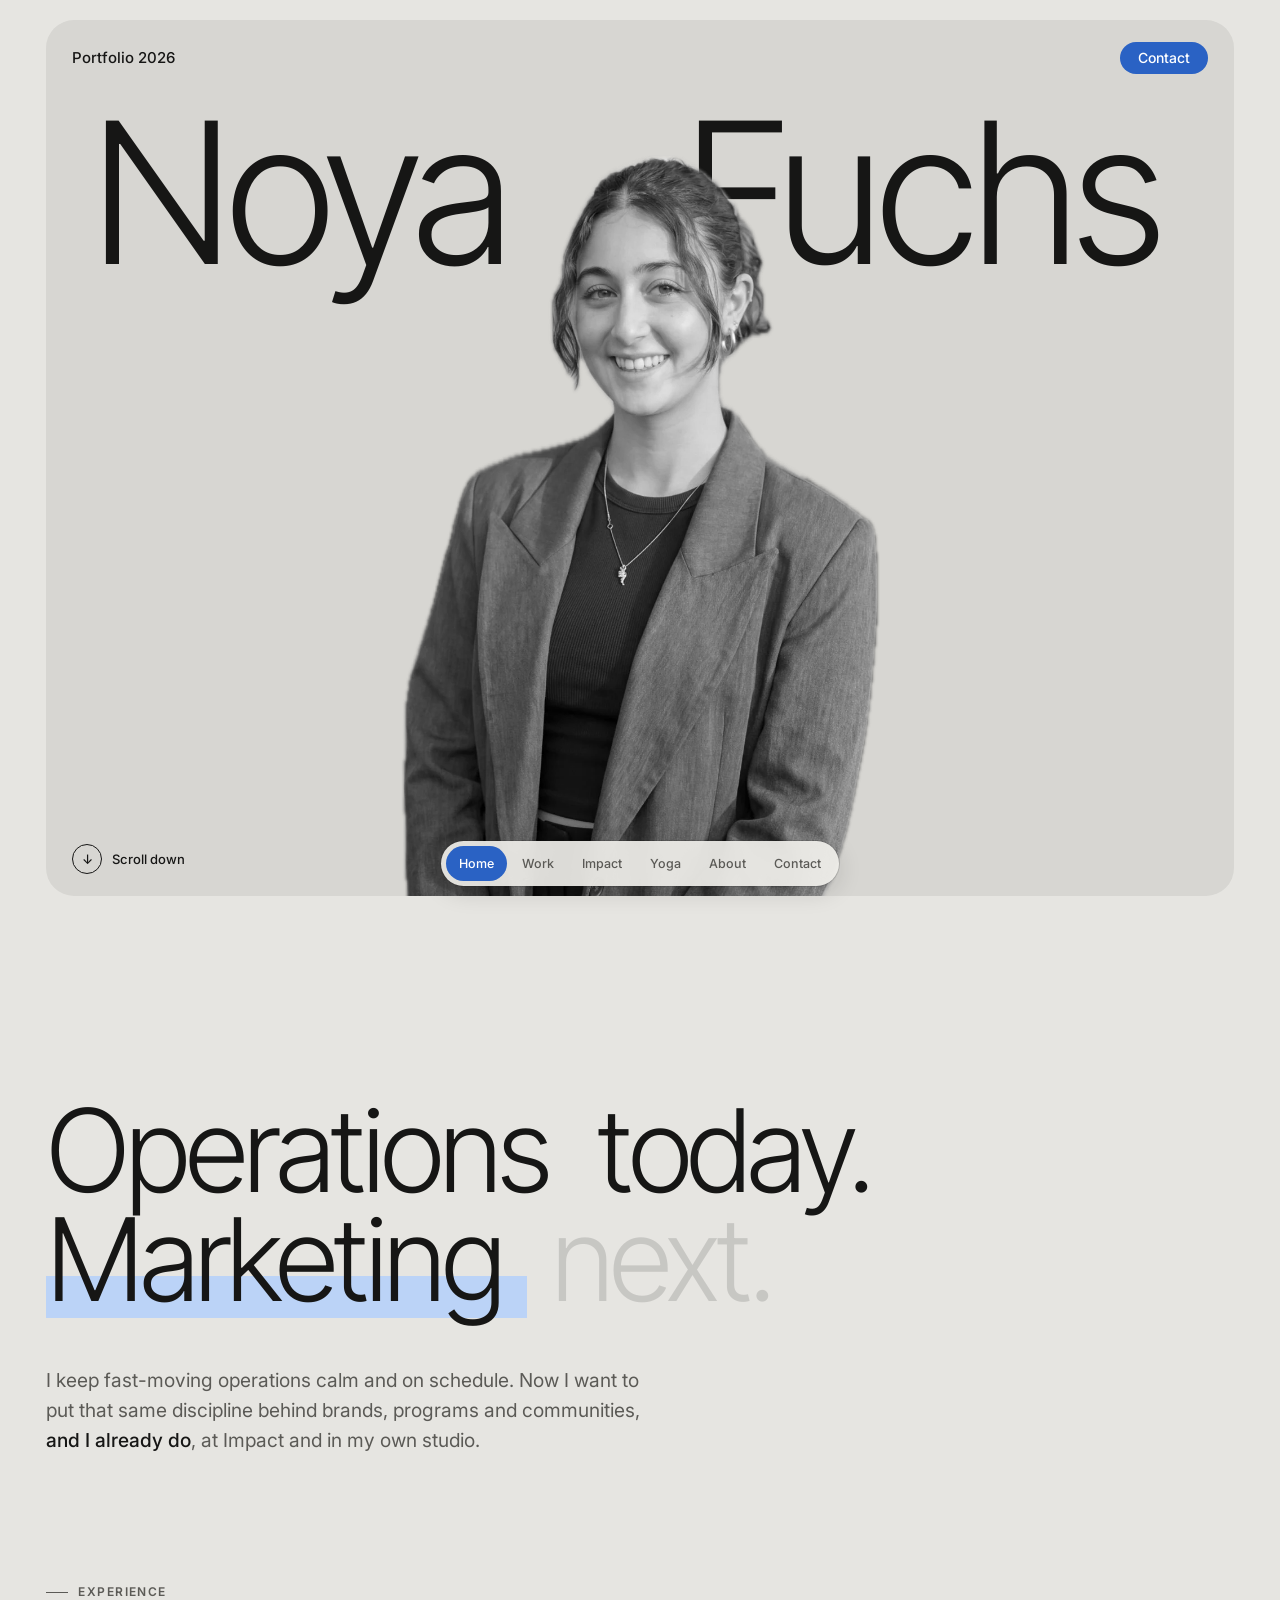
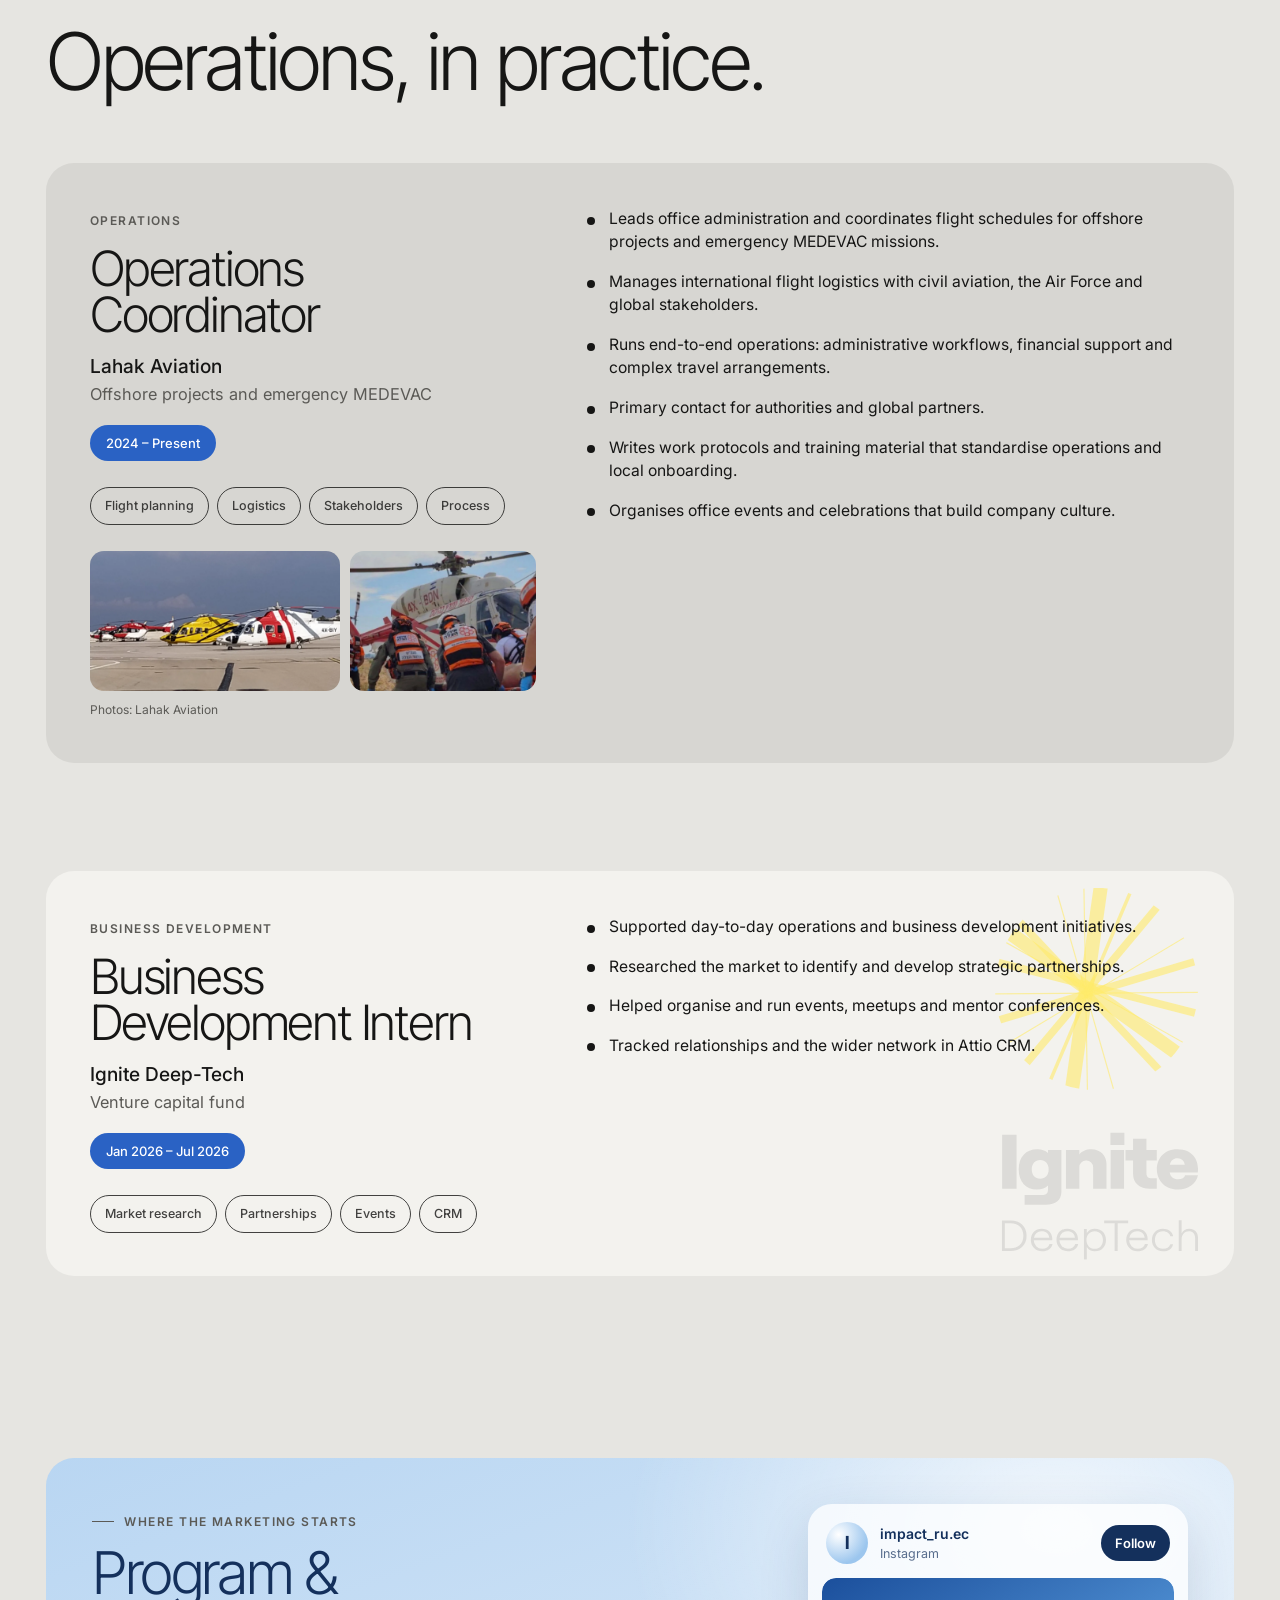
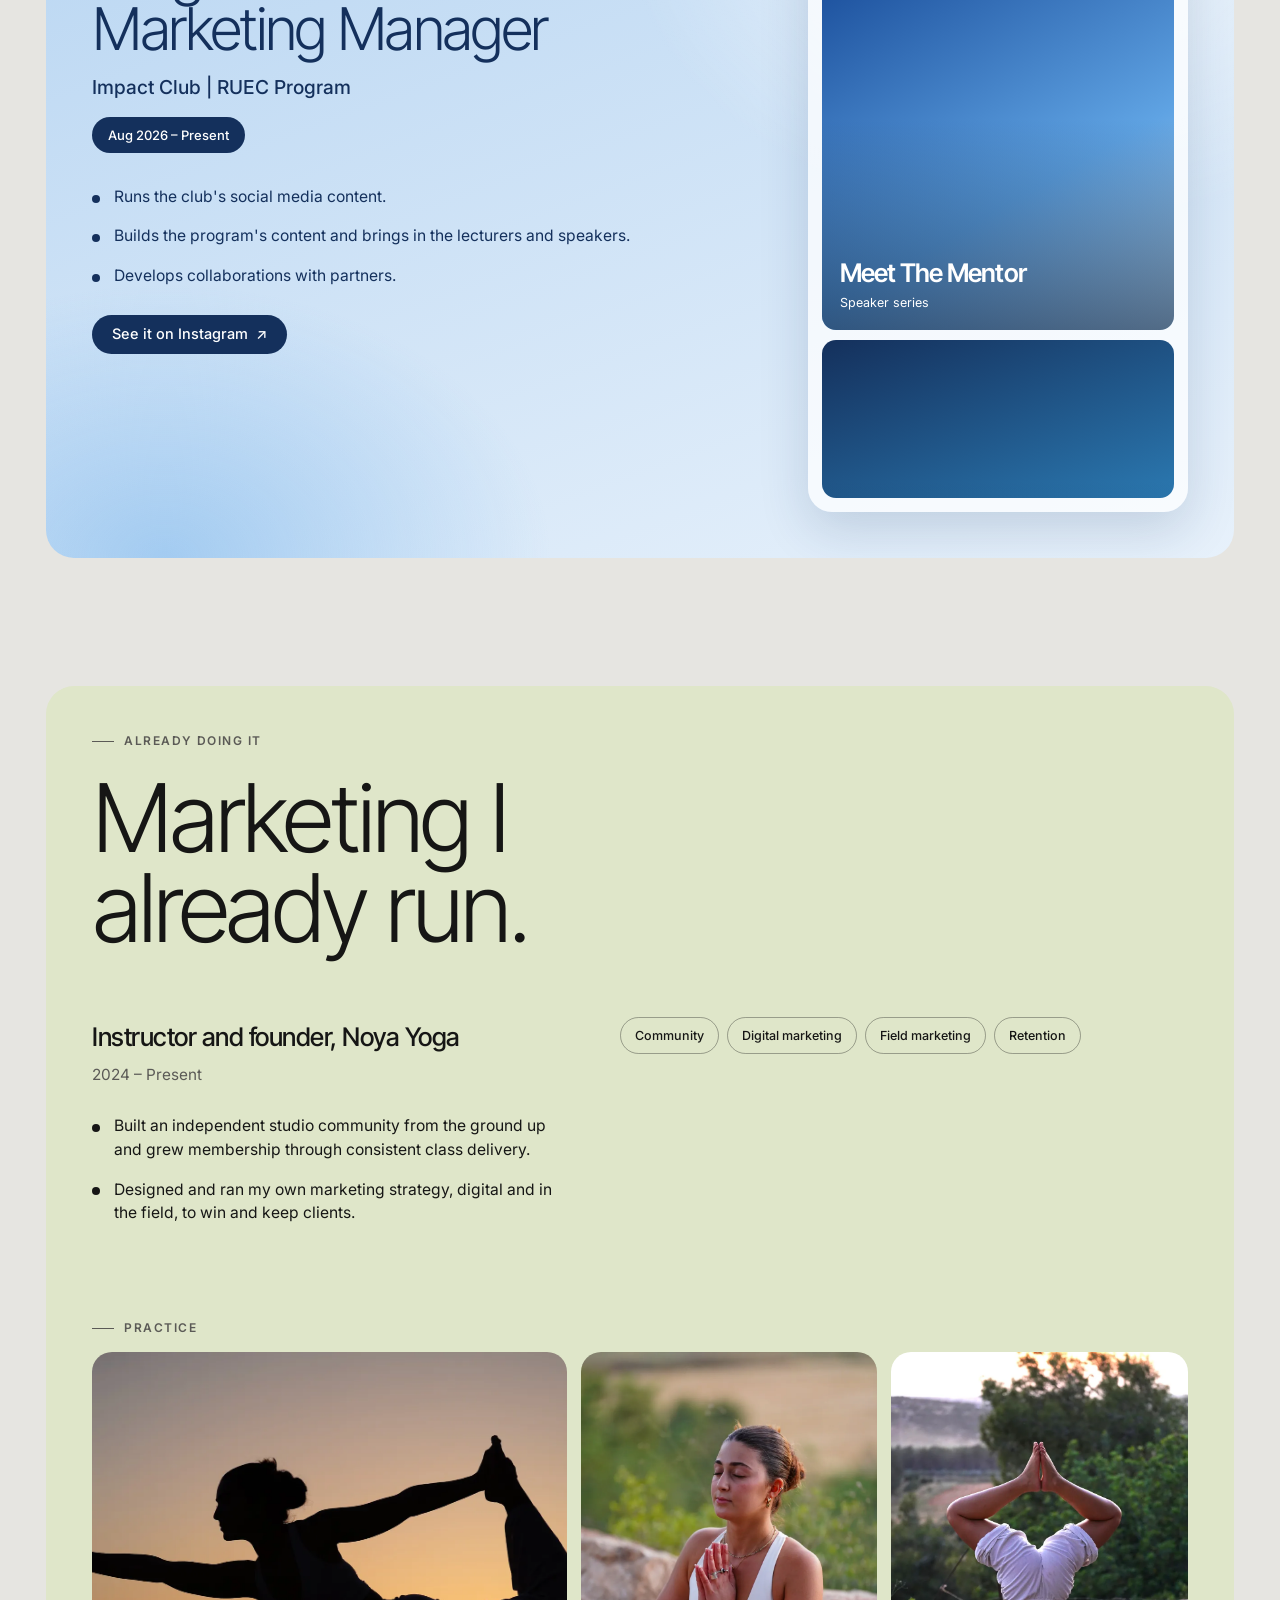
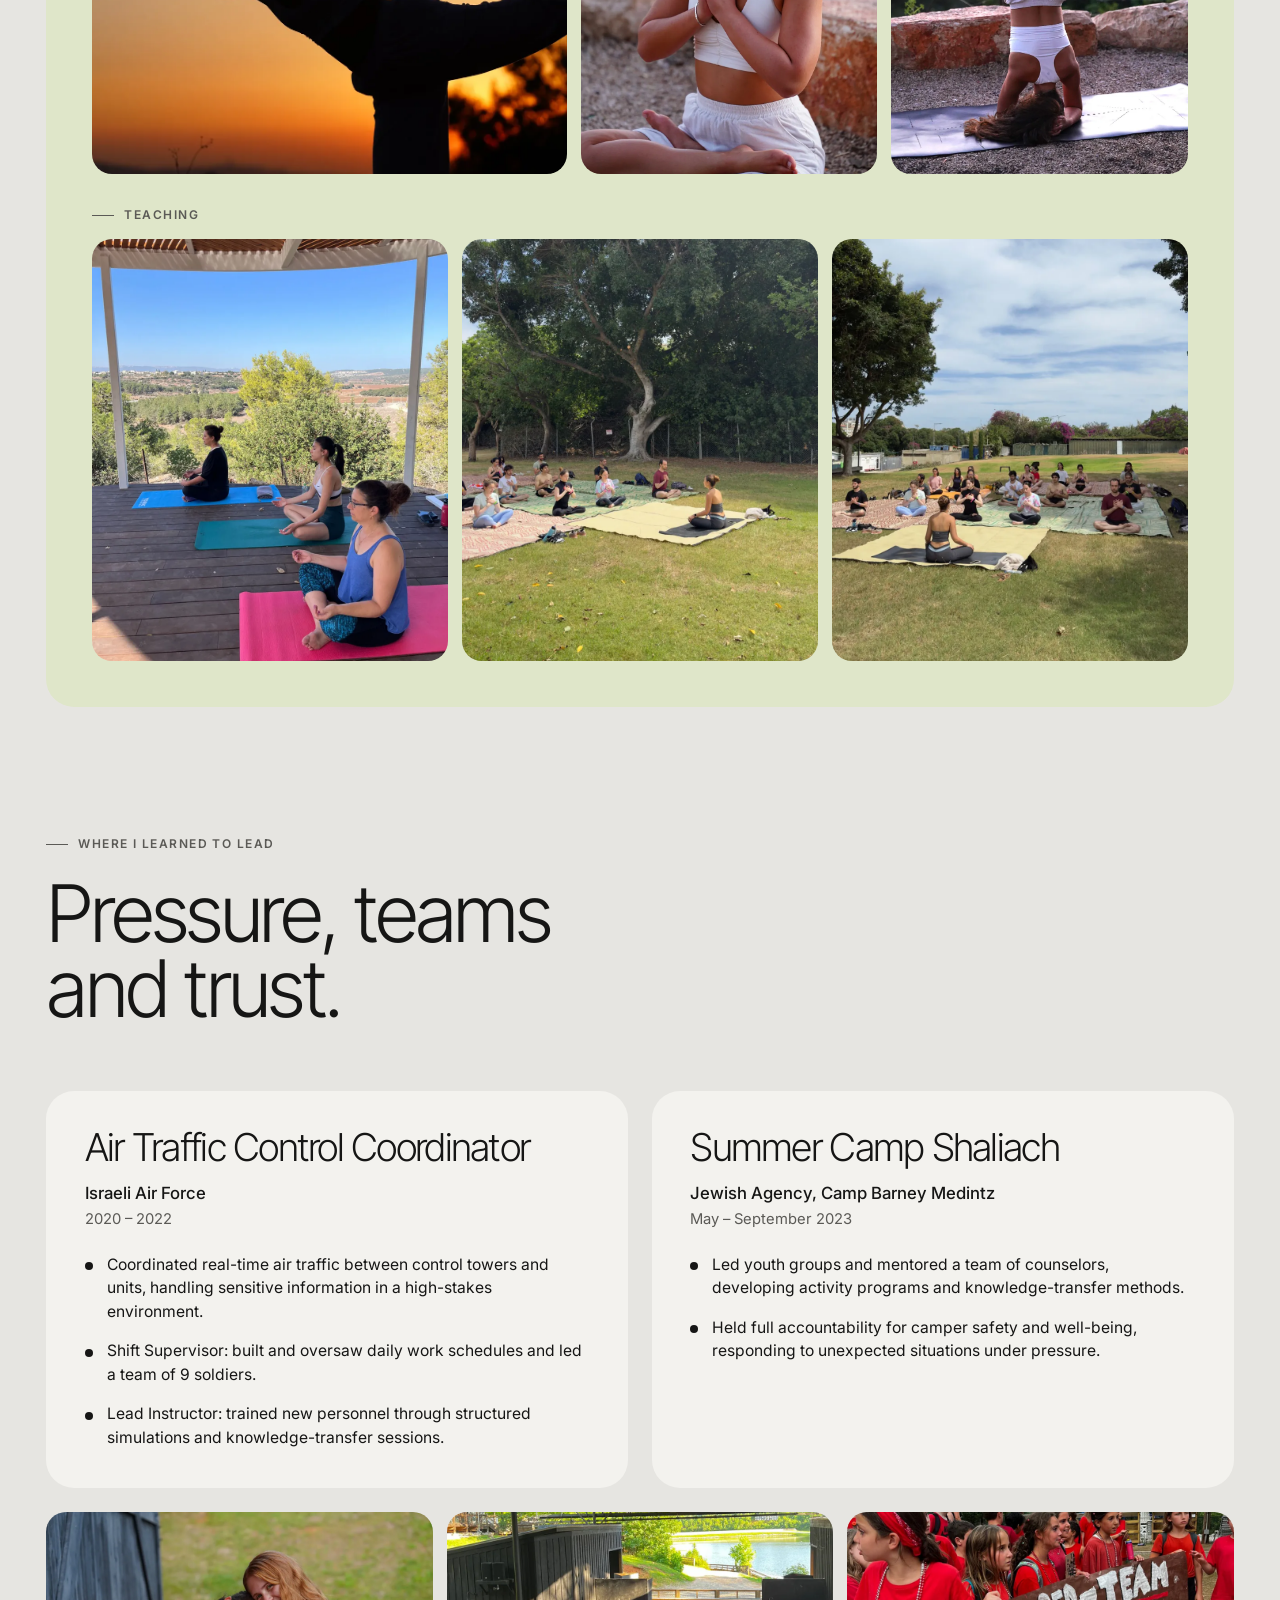
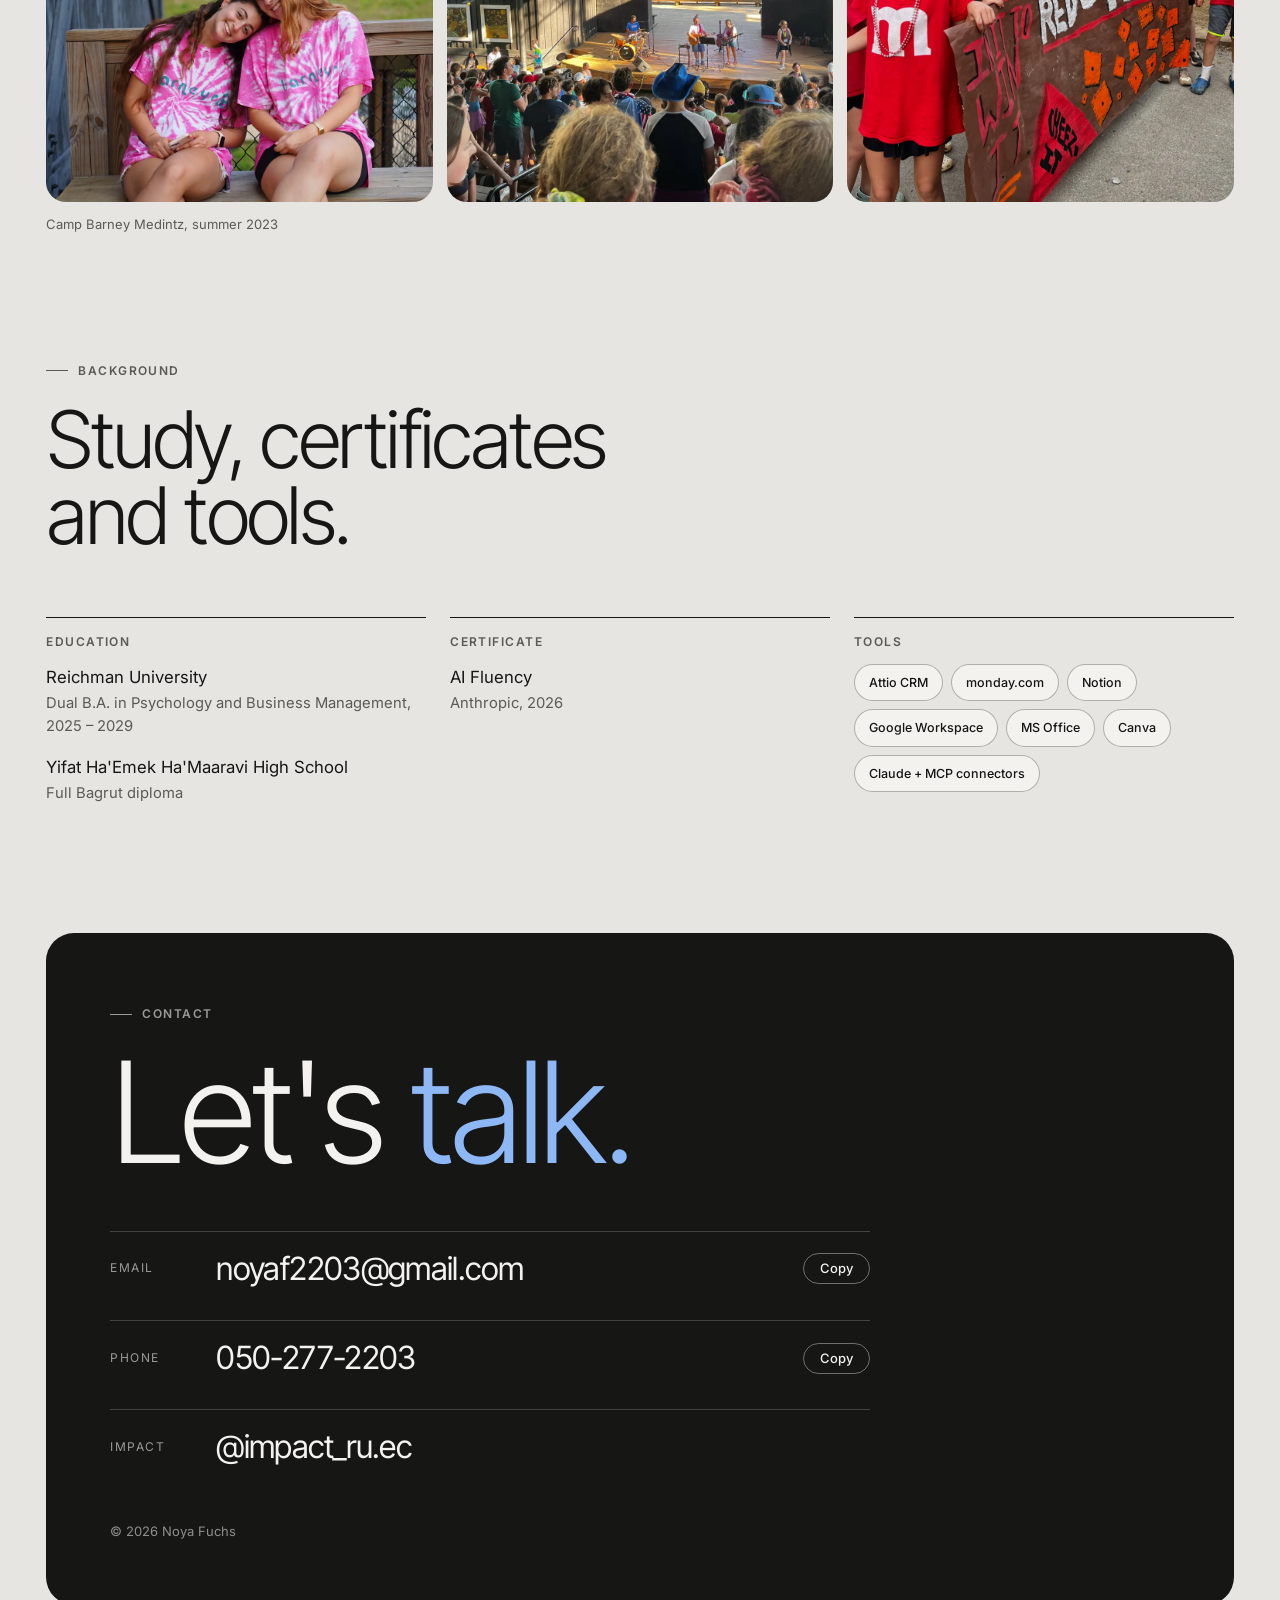
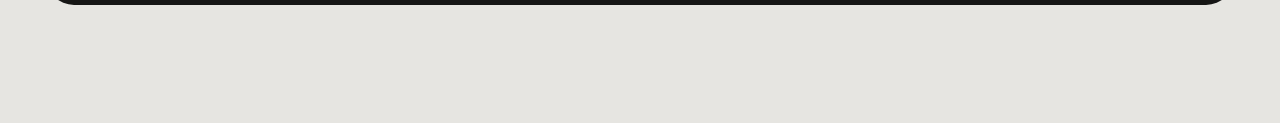
==== index.html @ 99816195 "Initial portfolio site" ====
<!doctype html>
<html lang="en">
<head>
<meta charset="utf-8">
<meta name="viewport" content="width=device-width, initial-scale=1, viewport-fit=cover">
<title>Noya Fuchs | Operations Coordinator &amp; Marketing to be</title>
<meta name="description" content="Noya Fuchs: operations coordinator working toward a career in marketing. Lahak Aviation, Ignite Deep-Tech, Impact Club and Noya Yoga.">
<meta property="og:type" content="website">
<meta property="og:title" content="Noya Fuchs | Operations Coordinator &amp; Marketing to be">
<meta property="og:description" content="Noya Fuchs: operations coordinator working toward a career in marketing. Lahak Aviation, Ignite Deep-Tech, Impact Club and Noya Yoga.">
<meta property="og:image" content="assets/img/og.jpg">
<meta name="twitter:card" content="summary_large_image">
<link rel="icon" type="image/png" href="assets/img/favicon.png">
<link rel="apple-touch-icon" href="assets/img/favicon.png">
<link rel="preconnect" href="https://fonts.googleapis.com">
<link rel="preconnect" href="https://fonts.gstatic.com" crossorigin>
<link rel="stylesheet" href="https://fonts.googleapis.com/css2?family=Inter+Tight:wght@300;400;500;600&family=Inter:wght@400;500;600&display=swap">
<link rel="stylesheet" href="css/styles.css">
</head>
<body>
<header class="topbar" id="topbar">
  <a class="topbar__name" href="#home" data-nav>Noya Fuchs</a>
  <a class="pill" href="#contact" data-nav>Contact</a>
</header>

<nav class="dock" aria-label="Sections" id="dock">
  <a href="#home" data-nav>Home</a>
  <a href="#work" data-nav>Work</a>
  <a href="#impact" data-nav>Impact</a>
  <a href="#yoga" data-nav>Yoga</a>
  <a href="#about" data-nav>About</a>
  <a href="#contact" data-nav>Contact</a>
</nav>

<main>
  <!-- HERO -->
  <section class="hero wrap" id="home">
    <div class="inner">
      <div class="hero__card" id="heroCard">
        <div class="hero__bar">
          <span>Portfolio 2026</span>
          <a class="pill" href="#contact" data-nav>Contact</a>
        </div>
        <h1 class="hero__name display" id="heroName" aria-label="Noya Fuchs"><span>Noya</span> <span>Fuchs</span></h1>
        <img class="hero__photo" id="heroPhoto" src="assets/img/portrait-cutout.webp" alt="Noya Fuchs smiling, wearing a grey blazer" width="848" height="1400" fetchpriority="high">
        <p class="hero__title" id="heroTitle">Operations Coordinator &amp; <em>Marketing to be</em></p>
        <p class="hero__meta" id="heroMeta"><strong>Reichman University</strong>Psychology &amp; Business Management</p>
        <div class="hero__scroll"><i aria-hidden="true">↓</i> Scroll down</div>
      </div>
      <p class="hero__titleMobile">Operations Coordinator &amp; <em>Marketing to be</em></p>
    </div>
  </section>

  <!-- STATEMENT -->
  <section class="statement wrap" id="statement">
    <div class="inner">
      <h2 class="statement__line display" id="statementLine">Operations today. <span class="hl">Marketing</span> next.</h2>
      <p class="statement__sub" data-reveal>I keep fast-moving operations calm and on schedule. Now I want to put that same discipline behind brands, programs and communities, <b>and I already do</b>, at Impact and in my own studio.</p>
    </div>
  </section>

  <!-- WORK -->
  <section class="work wrap" id="work">
    <div class="inner">
      <div class="sec-head">
        <span class="label" data-reveal>Experience</span>
        <h2 class="display" data-reveal>Operations, in practice.</h2>
      </div>
      <div class="stack" id="stack">
        <article class="xcard xcard--grey">
          <div>
            <span class="xcard__tag">Operations</span>
            <h3 class="xcard__role display">Operations Coordinator</h3>
            <p class="xcard__org">Lahak Aviation<small>Offshore projects and emergency MEDEVAC</small></p>
            <span class="xcard__date">2024 – Present</span>
            <div class="xcard__tags"><span class="chip">Flight planning</span><span class="chip">Logistics</span><span class="chip">Stakeholders</span><span class="chip">Process</span></div>
            <div class="xcard__photos">
              <img src="assets/img/lahak-fleet.webp" alt="Lahak Aviation helicopters parked on the apron" width="1200" height="900" loading="lazy">
              <img src="assets/img/lahak-medevac.webp" alt="A Lahak Aviation medical helicopter with paramedics during an evacuation" width="1091" height="711" loading="lazy">
            </div>
            <p class="xcard__credit">Photos: Lahak Aviation</p>
          </div>
          <ul class="bullets">
            <li>Leads office administration and coordinates flight schedules for offshore projects and emergency MEDEVAC missions.</li>
            <li>Manages international flight logistics with civil aviation, the Air Force and global stakeholders.</li>
            <li>Runs end-to-end operations: administrative workflows, financial support and complex travel arrangements.</li>
            <li>Primary contact for authorities and global partners.</li>
            <li>Writes work protocols and training material that standardise operations and local onboarding.</li>
            <li>Organises office events and celebrations that build company culture.</li>
          </ul>
        </article>

        <article class="xcard xcard--paper">
          <img class="xcard__bg" src="assets/img/ignite-logo.svg" alt="" aria-hidden="true" width="150" height="276">
          <div>
            <span class="xcard__tag">Business development</span>
            <h3 class="xcard__role display">Business Development Intern</h3>
            <p class="xcard__org">Ignite Deep-Tech<small>Venture capital fund</small></p>
            <span class="xcard__date">Jan 2026 – Jul 2026</span>
            <div class="xcard__tags"><span class="chip">Market research</span><span class="chip">Partnerships</span><span class="chip">Events</span><span class="chip">CRM</span></div>
          </div>
          <ul class="bullets">
            <li>Supported day-to-day operations and business development initiatives.</li>
            <li>Researched the market to identify and develop strategic partnerships.</li>
            <li>Helped organise and run events, meetups and mentor conferences.</li>
            <li>Tracked relationships and the wider network in Attio CRM.</li>
          </ul>
        </article>
      </div>
    </div>
  </section>

  <!-- IMPACT -->
  <section class="impact wrap" id="impact">
    <div class="inner">
      <div class="impact__card" id="impactCard">
        <div>
          <span class="label" data-reveal>Where the marketing starts</span>
          <h2 class="impact__role display" data-reveal>Program &amp; Marketing Manager</h2>
          <p class="impact__org" data-reveal>Impact Club | RUEC Program</p>
          <span class="impact__date" data-reveal>Aug 2026 – Present</span>
          <ul class="bullets" data-stagger>
            <li>Runs the club's social media content.</li>
            <li>Builds the program's content and brings in the lecturers and speakers.</li>
            <li>Develops collaborations with partners.</li>
          </ul>
          <div class="impact__cta" data-reveal>
            <a class="btn" href="https://www.instagram.com/impact_ru.ec/" data-config="instagram" target="_blank" rel="noopener">See it on Instagram <span aria-hidden="true">↗</span></a>
          </div>
        </div>

        <aside class="impact__feed">
          <div class="feed">
            <div class="feed__head">
              <div class="feed__avatar" aria-hidden="true">I</div>
              <div class="feed__who"><b>impact_ru.ec</b><span>Instagram</span></div>
              <a class="feed__follow" href="https://www.instagram.com/impact_ru.ec/" data-config="instagram" target="_blank" rel="noopener">Follow</a>
            </div>
            <div class="feed__scroll" id="feed" data-lenis-prevent tabindex="0" aria-label="Recent posts from Impact">
              <a class="tile" href="https://www.instagram.com/impact_ru.ec/" data-config="instagram" target="_blank" rel="noopener" style="--g: linear-gradient(150deg,#1B4F9C,#5FA3E3 60%,#BFE0F7)"><b>Meet The Mentor</b><span>Speaker series</span></a>
              <a class="tile" href="https://www.instagram.com/impact_ru.ec/" data-config="instagram" target="_blank" rel="noopener" style="--g: linear-gradient(160deg,#14305C,#2D7FB8 65%,#8FD0D8)"><b>Opening Event</b><span>Club launch night</span></a>
              <a class="tile" href="https://www.instagram.com/impact_ru.ec/" data-config="instagram" target="_blank" rel="noopener" style="--g: linear-gradient(145deg,#2A6FB8,#9CC6EE 70%,#E8F3FC)"><b>ImpactX</b><span>Event with a partner</span></a>
              <a class="tile" href="https://www.instagram.com/impact_ru.ec/" data-config="instagram" target="_blank" rel="noopener" style="--g: linear-gradient(165deg,#0F3B6B,#3C8FCB 55%,#A9DBF0)"><b>A little about the club</b><span>Who we are</span></a>
              <a class="tile" href="https://www.instagram.com/impact_ru.ec/" data-config="instagram" target="_blank" rel="noopener" style="--g: linear-gradient(155deg,#22508F,#6BB0E8 60%,#CFE8FA)"><b>Welcome to Impact</b><span>Video</span></a>
              <a class="tile" href="https://www.instagram.com/impact_ru.ec/" data-config="instagram" target="_blank" rel="noopener" style="--g: linear-gradient(150deg,#16427F,#4E9BD9 65%,#B5DBF5)"><b>Event night</b><span>From the room</span></a>
            </div>
            <p class="feed__foot" id="feedNote" hidden></p>
          </div>
        </aside>
      </div>
    </div>
  </section>

  <!-- YOGA -->
  <section class="yoga wrap" id="yoga">
    <div class="inner">
      <div class="yoga__card">
        <div class="yoga__top">
          <span class="label" data-reveal>Already doing it</span>
          <h2 class="display" data-reveal>Marketing I already run.</h2>
        </div>
        <div class="yoga__grid">
          <div>
            <p class="yoga__role" data-reveal>Instructor and founder, Noya Yoga<small>2024 – Present</small></p>
            <ul class="bullets" data-stagger>
              <li>Built an independent studio community from the ground up and grew membership through consistent class delivery.</li>
              <li>Designed and ran my own marketing strategy, digital and in the field, to win and keep clients.</li>
            </ul>
          </div>
          <div class="yoga__chips" data-reveal><span class="chip">Community</span><span class="chip">Digital marketing</span><span class="chip">Field marketing</span><span class="chip">Retention</span></div>
        </div>
        <div class="yoga__rows">
          <p class="label" data-reveal>Practice</p>
          <div class="yrow yrow--a" data-reveal>
            <img src="assets/img/yoga-silhouette.webp" alt="Noya in a standing bow pose, in silhouette against a sunset" width="1400" height="933" loading="lazy" style="object-position: 50% 45%">
            <img src="assets/img/yoga-namaste.webp" alt="Noya sitting in a prayer pose with her eyes closed, outdoors in warm evening light" width="900" height="1350" loading="lazy" style="object-position: 50% 28%">
            <img src="assets/img/yoga-headstand.webp" alt="Noya in a headstand with her legs folded, outdoors" width="900" height="1350" loading="lazy" style="object-position: 50% 40%">
          </div>
          <p class="label" data-reveal>Teaching</p>
          <div class="yrow yrow--b" data-reveal>
            <img src="assets/img/yoga-class-deck.webp" alt="A yoga class meditating on a wooden deck above a valley" width="900" height="1200" loading="lazy" style="object-position: 50% 72%">
            <img src="assets/img/yoga-class-park1.webp" alt="Noya leading a yoga class on mats in a park" width="900" height="1600" loading="lazy" style="object-position: 50% 68%">
            <img src="assets/img/yoga-class-park2.webp" alt="Noya facing a yoga class seated on mats in a park" width="900" height="1600" loading="lazy" style="object-position: 50% 66%">
          </div>
        </div>
      </div>
    </div>
  </section>

  <!-- ROOTS -->
  <section class="roots wrap" id="roots">
    <div class="inner">
      <div class="sec-head">
        <span class="label" data-reveal>Where I learned to lead</span>
        <h2 class="display" data-reveal>Pressure, teams and trust.</h2>
      </div>
      <div class="roots__grid">
        <article class="rcard" data-reveal>
          <div>
            <h3 class="display">Air Traffic Control Coordinator</h3>
            <p class="rcard__org" style="margin-top:14px">Israeli Air Force<small>2020 – 2022</small></p>
          </div>
          <ul class="bullets">
            <li>Coordinated real-time air traffic between control towers and units, handling sensitive information in a high-stakes environment.</li>
            <li>Shift Supervisor: built and oversaw daily work schedules and led a team of 9 soldiers.</li>
            <li>Lead Instructor: trained new personnel through structured simulations and knowledge-transfer sessions.</li>
          </ul>
        </article>
        <article class="rcard" data-reveal>
          <div>
            <h3 class="display">Summer Camp Shaliach</h3>
            <p class="rcard__org" style="margin-top:14px">Jewish Agency, Camp Barney Medintz<small>May – September 2023</small></p>
          </div>
          <ul class="bullets">
            <li>Led youth groups and mentored a team of counselors, developing activity programs and knowledge-transfer methods.</li>
            <li>Held full accountability for camper safety and well-being, responding to unexpected situations under pressure.</li>
          </ul>
        </article>
      </div>
      <div class="camp-strip" data-reveal>
        <img class="a" src="assets/img/camp-tiedye.webp" alt="Two people in matching pink tie-dye camp shirts" width="1200" height="800" loading="lazy">
        <img class="b" src="assets/img/camp-stage.webp" alt="A live band on the stage of the camp amphitheater, with campers watching" width="1000" height="1333" loading="lazy">
        <img class="c" src="assets/img/camp-redteam.webp" alt="Campers in red shirts holding a Red Team banner" width="1000" height="1333" loading="lazy">
      </div>
      <p class="camp-cap">Camp Barney Medintz, summer 2023</p>
    </div>
  </section>

  <!-- ABOUT -->
  <section class="about wrap" id="about">
    <div class="inner">
      <div class="sec-head">
        <span class="label" data-reveal>Background</span>
        <h2 class="display" data-reveal>Study, certificates and tools.</h2>
      </div>
      <div class="about__grid">
        <div class="acard" data-reveal>
          <h3>Education</h3>
          <p>Reichman University<small>Dual B.A. in Psychology and Business Management, 2025 – 2029</small></p>
          <p>Yifat Ha'Emek Ha'Maaravi High School<small>Full Bagrut diploma</small></p>
        </div>
        <div class="acard" data-reveal>
          <h3>Certificate</h3>
          <p>AI Fluency<small>Anthropic, 2026</small></p>
        </div>
        <div class="acard" data-reveal>
          <h3>Tools</h3>
          <div class="tools"><span class="chip">Attio CRM</span><span class="chip">monday.com</span><span class="chip">Notion</span><span class="chip">Google Workspace</span><span class="chip">MS Office</span><span class="chip">Canva</span><span class="chip">Claude + MCP connectors</span></div>
        </div>
      </div>
    </div>
  </section>

  <!-- CONTACT -->
  <section class="contact wrap" id="contact">
    <div class="inner">
      <div class="contact__card">
        <span class="label" data-reveal>Contact</span>
        <h2 class="contact__title display" data-reveal>Let's <em>talk.</em></h2>
        <div class="contact__rows">
          <div class="crow" data-reveal>
            <span class="crow__k">Email</span>
            <a class="crow__v" id="emailText" data-config="email" href="mailto:noyaf2203@gmail.com" style="text-decoration:none">noyaf2203@gmail.com</a>
            <button type="button" data-copy="noyaf2203@gmail.com">Copy</button>
          </div>
          <div class="crow" data-reveal>
            <span class="crow__k">Phone</span>
            <a class="crow__v" id="phoneText" data-config="phone" href="tel:0502772203" style="text-decoration:none">050-277-2203</a>
            <button type="button" data-copy="0502772203">Copy</button>
          </div>
          <div class="crow" data-reveal>
            <span class="crow__k">Impact</span>
            <a class="crow__v" href="https://www.instagram.com/impact_ru.ec/" data-config="instagram" target="_blank" rel="noopener" style="text-decoration:none">@impact_ru.ec</a>
          </div>
        </div>
        <p class="foot">© 2026 Noya Fuchs</p>
      </div>
    </div>
  </section>
</main>

<script src="vendor/gsap.min.js"></script>
<script src="vendor/ScrollTrigger.min.js"></script>
<script src="vendor/lenis.min.js"></script>
<script src="js/config.js"></script>
<script src="js/feed.js"></script>
<script src="js/app.js"></script>
</body>
</html>
---- css/styles.css ----
/* Layout concept: one scroll story. A grey hero card where the name runs behind a cut-out portrait,
   then experience cards that stack, an Instagram column that drifts beside the Impact role,
   and a dark contact block. One accent (Impact blue), everything else grey, paper and ink. */
:root {
  --bg: #E6E5E1;
  --card: #D7D6D2;
  --paper: #F3F2EE;
  --ink: #161615;
  --muted: #5B5A56;
  --line: rgba(22, 22, 21, 0.14);
  --accent: #2A62C4;          /* Impact blue: buttons, nav, highlights */
  --accent-ink: #FFFFFF;      /* text on the accent */
  --accent-soft: #BBD3F7;     /* light tint for highlights behind dark text */
  --accent-on-dark: #8DB8F5;  /* the accent on ink backgrounds */
  --sage: #DFE6C9;
  --sky-1: #B9D6F2;
  --sky-2: #E7F1FB;
  --navy: #14305C;
  --font-display: "Inter Tight", "Helvetica Neue", Arial, sans-serif;
  --font-body: "Inter", "Helvetica Neue", Arial, sans-serif;
  --gutter-x: max(clamp(16px, 3vw, 40px), env(safe-area-inset-left, 0px));
  --gutter-x-r: max(clamp(16px, 3vw, 40px), env(safe-area-inset-right, 0px));
}
* { box-sizing: border-box; }
html { scroll-behavior: auto; }
body {
  background: var(--bg);
  color: var(--ink);
  font-family: var(--font-body);
  font-size: 16px;
  line-height: 1.55;
  -webkit-font-smoothing: antialiased;
  overflow-x: hidden;
  max-width: 100%;
}
.inner > *, .impact__card > * { min-width: 0; }
body::before {
  content: ""; position: fixed; inset: 0 0 auto; height: env(safe-area-inset-top, 0px);
  background: var(--bg); z-index: 60;
}
img { display: block; max-width: 100%; }
a { color: inherit; }
:focus-visible { outline: 2px solid var(--ink); outline-offset: 3px; border-radius: 6px; }
h1, h2, h3, p, ul { margin: 0; }
ul { padding: 0; list-style: none; }

.wrap { padding-left: var(--gutter-x); padding-right: var(--gutter-x-r); }
.inner { max-width: 1320px; margin: 0 auto; }
.label {
  font-size: 12px; font-weight: 600; letter-spacing: 0.12em; text-transform: uppercase; color: var(--muted);
  display: inline-flex; align-items: center; gap: 10px;
}
.label::before { content: ""; width: 22px; height: 1px; background: currentColor; }
.display {
  font-family: var(--font-display); font-weight: 300; letter-spacing: -0.045em; line-height: 0.95;
  text-wrap: balance;
}

/* Top bar */
.topbar {
  position: fixed; z-index: 50; left: 0; right: 0;
  top: env(safe-area-inset-top, 0px);
  padding: 12px var(--gutter-x-r) 12px var(--gutter-x);
  display: flex; align-items: center; justify-content: space-between;
  background: rgba(230, 229, 225, 0.78);
  -webkit-backdrop-filter: blur(14px); backdrop-filter: blur(14px);
  transform: translateY(-110%); visibility: hidden; /* hidden, so its links are not keyboard stops while it is off screen */
  transition: transform 0.45s cubic-bezier(0.22, 1, 0.36, 1), visibility 0s linear 0.45s;
}
.topbar.is-on { transform: none; visibility: visible; transition-delay: 0s; }
.topbar__name { font-family: var(--font-display); font-weight: 500; letter-spacing: -0.02em; font-size: 18px; text-decoration: none; }
.pill {
  display: inline-flex; align-items: center; gap: 8px; background: var(--accent); color: var(--accent-ink);
  border: 0; border-radius: 999px; padding: 9px 18px; font: 500 14px/1 var(--font-body); text-decoration: none; cursor: pointer;
}
.pill--ink { background: var(--ink); color: var(--paper); }

/* Bottom nav */
.dock {
  position: fixed; z-index: 55; left: 50%; transform: translateX(-50%);
  bottom: calc(env(safe-area-inset-bottom, 0px) + 14px);
  display: flex; gap: 2px; padding: 5px; border-radius: 999px; background: rgba(243, 242, 238, 0.9);
  -webkit-backdrop-filter: blur(14px); backdrop-filter: blur(14px);
  box-shadow: 0 6px 24px rgba(22, 22, 21, 0.14), 0 0 0 1px var(--line);
  max-width: calc(100vw - 20px);
}
.dock a {
  text-decoration: none; font-size: 12.5px; font-weight: 500; padding: 8px 13px; border-radius: 999px; color: var(--muted);
  transition: background 0.25s, color 0.25s; white-space: nowrap;
}
.dock a:hover { color: var(--ink); }
.dock a.is-active { background: var(--accent); color: var(--accent-ink); }

/* Hero */
.hero { padding-top: calc(env(safe-area-inset-top, 0px) + 12px); }
.hero__card {
  position: relative; overflow: hidden; background: var(--card); border-radius: 28px;
  height: min(calc(100svh - 24px - env(safe-area-inset-top, 0px)), 900px); min-height: 560px;
}
.hero__bar {
  position: absolute; z-index: 5; top: 0; left: 0; right: 0; padding: 22px 26px;
  display: flex; justify-content: space-between; align-items: center; font-size: 15px; font-weight: 500;
}
.hero__name {
  position: absolute; z-index: 1; left: 50%; top: 9%; transform: translateX(-50%);
  font-size: clamp(5rem, 15.4vw, 18rem); word-spacing: 0.7em; white-space: nowrap; text-align: center; margin: 0;
  will-change: transform;
}
.hero__name span { display: inline-block; }
.hero__photo {
  position: absolute; z-index: 2; bottom: 0; left: 50%; transform: translateX(-50%);
  height: 90%; width: auto; max-width: none;
  filter: grayscale(1) contrast(1.06); /* remove this line for the colour portrait */
  transform-origin: 50% 100%;
}
.hero__title {
  position: absolute; z-index: 3; left: 3.5%; bottom: 17%; max-width: 27%;
  font-family: var(--font-display); font-weight: 400; letter-spacing: -0.035em; line-height: 1.02;
  font-size: clamp(1.5rem, 3.15vw, 3.6rem);
}
.hero__title em {
  font-style: normal; background: var(--accent); color: var(--accent-ink); padding: 0.04em 0.22em; border-radius: 0.28em; white-space: nowrap;
  -webkit-box-decoration-break: clone; box-decoration-break: clone;
}
.hero__meta {
  position: absolute; z-index: 3; right: 3.5%; bottom: 17%; text-align: right; max-width: 22%;
  font-size: 14px; line-height: 1.5; color: var(--muted);
}
.hero__meta strong { display: block; color: var(--ink); font-weight: 500; }
.hero__scroll {
  position: absolute; z-index: 4; left: 26px; bottom: 22px; display: flex; align-items: center; gap: 10px;
  font-size: 13px; font-weight: 500;
}
.hero__scroll i {
  width: 30px; height: 30px; border-radius: 50%; border: 1px solid var(--ink); display: grid; place-items: center;
  font-style: normal; animation: nudge 2.2s ease-in-out infinite;
}
@keyframes nudge { 0%, 100% { transform: translateY(0); } 50% { transform: translateY(4px); } }
.hero__titleMobile { display: none; }

/* Statement */
.statement { padding-block: clamp(90px, 16vw, 200px) clamp(70px, 10vw, 140px); }
.statement__line { font-size: clamp(2.9rem, 9vw, 9.6rem); max-width: 14ch; }
.statement__line .w { display: inline-block; margin-right: 0.22em; }
.statement__line .hl { background: linear-gradient(transparent 62%, var(--accent-soft) 62%, var(--accent-soft) 92%, transparent 92%); }
.statement__sub { margin-top: clamp(28px, 4vw, 52px); max-width: 52ch; font-size: clamp(1.05rem, 1.5vw, 1.3rem); color: var(--muted); }
.statement__sub b { color: var(--ink); font-weight: 500; }

/* Section heads */
.sec-head { display: grid; gap: 22px; margin-bottom: clamp(36px, 5vw, 64px); }
.sec-head h2 { font-size: clamp(2.4rem, 6.2vw, 6rem); max-width: 16ch; }

/* Stacked experience cards */
.work { padding-bottom: clamp(70px, 10vw, 140px); }
.stack { display: grid; gap: 24px; }
.xcard {
  border-radius: 28px; padding: clamp(24px, 3.4vw, 48px); display: grid; gap: clamp(24px, 4vw, 64px);
  grid-template-columns: minmax(0, 0.85fr) minmax(0, 1.15fr); transform-origin: 50% 0; position: relative; overflow: hidden;
}
.xcard--grey { background: var(--card); color: var(--ink); }
.xcard--paper { background: var(--paper); }
.xcard > div, .xcard > ul { position: relative; z-index: 1; }
.xcard__bg { position: absolute; z-index: 0; right: 3%; top: 50%; transform: translateY(-50%); height: 92%; width: auto; max-width: none; pointer-events: none; user-select: none; }
.xcard__tag { font-size: 12px; font-weight: 600; letter-spacing: 0.12em; text-transform: uppercase; color: var(--muted); }
.xcard__role { margin-top: 14px; font-size: clamp(2rem, 3.8vw, 3.7rem); }
.xcard__org { margin-top: 14px; font-size: clamp(1.05rem, 1.5vw, 1.3rem); font-weight: 500; }
.xcard__org small { display: block; font-weight: 400; color: var(--muted); font-size: 0.85em; }
.xcard__date { margin-top: 18px; display: inline-block; padding: 8px 16px; border-radius: 999px; background: var(--accent); color: var(--accent-ink); font-size: 13px; font-weight: 500; }
.xcard__tags { display: flex; flex-wrap: wrap; gap: 8px; margin-top: 26px; }
.chip {
  font-size: 12.5px; font-weight: 500; padding: 8px 14px; border-radius: 999px; border: 1px solid currentColor; opacity: 0.8;
}
.xcard__photos { display: grid; grid-template-columns: 1.35fr 1fr; gap: 10px; margin-top: 26px; }
.xcard__photos img { width: 100%; height: clamp(120px, 11vw, 160px); object-fit: cover; border-radius: 14px; }
.xcard__photos img:first-child { object-position: 50% 60%; }
.xcard__credit { margin-top: 10px; font-size: 12px; color: var(--muted); }
.bullets { display: grid; gap: 16px; align-content: start; }
.bullets li {
  position: relative; padding-left: 22px; font-size: clamp(0.98rem, 1.18vw, 1.12rem); line-height: 1.5;
}
.bullets li::before { content: ""; position: absolute; left: 0; top: 0.62em; width: 8px; height: 8px; border-radius: 50%; background: var(--accent-on-dark); }
.xcard--paper .bullets li::before, .xcard--grey .bullets li::before { background: var(--ink); }

/* Impact */
.impact { padding-bottom: clamp(70px, 10vw, 140px); }
.impact__card {
  border-radius: 28px; overflow: hidden; color: var(--navy);
  background:
    radial-gradient(60% 70% at 85% 10%, rgba(255, 255, 255, 0.75), transparent 60%),
    radial-gradient(50% 60% at 10% 100%, rgba(120, 180, 235, 0.55), transparent 65%),
    linear-gradient(160deg, var(--sky-1), var(--sky-2));
  padding: clamp(24px, 3.6vw, 56px);
  display: grid; grid-template-columns: minmax(0, 1fr) minmax(300px, 380px); gap: clamp(28px, 5vw, 72px); align-items: start;
}
.impact__role { font-size: clamp(2.2rem, 4.6vw, 4.6rem); margin: 14px 0 0; }
.impact__org { margin-top: 16px; font-size: clamp(1.05rem, 1.5vw, 1.3rem); font-weight: 500; }
.impact__date { margin-top: 14px; display: inline-block; padding: 8px 16px; border-radius: 999px; background: var(--navy); color: #fff; font-size: 13px; font-weight: 500; }
.impact .bullets { margin-top: 32px; }
.impact .bullets li::before { background: var(--navy); }
.impact__note { margin-top: 28px; max-width: 46ch; font-size: 15px; opacity: 0.8; }
.impact__cta { margin-top: 28px; display: flex; flex-wrap: wrap; gap: 10px; }
.btn {
  display: inline-flex; align-items: center; gap: 8px; border-radius: 999px; padding: 12px 20px; text-decoration: none;
  font: 500 14.5px/1 var(--font-body); background: var(--navy); color: #fff; border: 0; cursor: pointer;
}
.btn--ghost { background: transparent; color: var(--navy); box-shadow: inset 0 0 0 1px rgba(20, 48, 92, 0.4); }

.feed { background: rgba(255, 255, 255, 0.72); border-radius: 24px; padding: 14px; box-shadow: 0 18px 50px rgba(20, 48, 92, 0.16); color: var(--navy); }
.feed__head { display: flex; align-items: center; gap: 12px; padding: 4px 4px 14px; }
.feed__avatar {
  width: 42px; height: 42px; border-radius: 50%; display: grid; place-items: center; flex: none;
  background: radial-gradient(circle at 30% 30%, #fff, #9CC6EE 70%); font: 700 18px/1 var(--font-display);
}
.feed__who { min-width: 0; flex: 1; line-height: 1.25; }
.feed__who b { display: block; font-size: 14px; font-weight: 600; }
.feed__who span { font-size: 12.5px; opacity: 0.7; }
.feed__follow { font-size: 13px; font-weight: 600; text-decoration: none; background: var(--navy); color: #fff; padding: 8px 14px; border-radius: 999px; }
.feed__scroll {
  height: min(62vh, 520px); overflow-y: auto; display: flex; flex-direction: column; gap: 10px;
  scrollbar-width: none; scroll-snap-type: y proximity; border-radius: 14px;
}
.feed__scroll::-webkit-scrollbar { display: none; }
.tile {
  position: relative; flex: none; aspect-ratio: 1 / 1; border-radius: 14px; overflow: hidden; scroll-snap-align: start; text-decoration: none; color: #fff;
  display: flex; flex-direction: column; justify-content: flex-end; padding: 18px; background: var(--g);
  transition: transform 0.35s cubic-bezier(0.22, 1, 0.36, 1);
}
.tile:hover { transform: scale(0.985); }
.tile img { position: absolute; inset: 0; width: 100%; height: 100%; object-fit: cover; }
.tile b { position: relative; font: 600 clamp(1.3rem, 2vw, 1.8rem)/1.05 var(--font-display); letter-spacing: -0.03em; }
.tile span { position: relative; font-size: 12.5px; margin-top: 6px; }
.feed__foot { padding: 12px 4px 2px; font-size: 12px; opacity: 0.7; }

/* Yoga */
.yoga { padding-bottom: clamp(70px, 10vw, 140px); }
.yoga__card { background: var(--sage); border-radius: 28px; padding: clamp(24px, 3.6vw, 56px); overflow: hidden; }
.yoga__top { display: grid; gap: 22px; margin-bottom: clamp(32px, 5vw, 64px); }
.yoga__top h2 { font-size: clamp(2.6rem, 7.4vw, 7.6rem); max-width: 12ch; }
.yoga__grid { display: grid; grid-template-columns: minmax(0, 0.9fr) minmax(0, 1.1fr); gap: clamp(28px, 5vw, 80px); align-items: start; }
.yoga__role { font-family: var(--font-display); font-size: clamp(1.3rem, 2vw, 1.8rem); font-weight: 500; letter-spacing: -0.02em; }
.yoga__role small { display: block; font-size: 0.6em; font-weight: 400; color: var(--muted); margin-top: 6px; letter-spacing: 0; font-family: var(--font-body); }
.yoga .bullets { margin-top: 28px; }
.yoga .bullets li::before { background: var(--ink); }
.yoga__chips { display: flex; flex-wrap: wrap; gap: 8px; align-content: flex-start; }
@media (max-width: 899px) { .yoga__chips { margin-top: 4px; } }
.yoga__chips .chip { opacity: 1; border-color: rgba(22, 22, 21, 0.35); }
.yoga__rows { margin-top: clamp(40px, 6vw, 80px); display: grid; gap: 14px; }
.yoga__rows .label { margin-top: 18px; }
.yrow { display: grid; gap: 14px; }
.yrow--a { grid-template-columns: minmax(0, 1.6fr) minmax(0, 1fr) minmax(0, 1fr); }
.yrow--b { grid-template-columns: repeat(3, minmax(0, 1fr)); }
.yrow img { width: 100%; height: clamp(260px, 33vw, 480px); object-fit: cover; border-radius: 20px; }
.ph {
  border-radius: 20px; display: grid; place-items: center; text-align: center; padding: 16px; position: relative; overflow: hidden;
  background: repeating-linear-gradient(135deg, rgba(22, 22, 21, 0.05) 0 12px, rgba(22, 22, 21, 0.09) 12px 24px);
  color: var(--muted); font-size: 13px;
}
.ph b { display: block; font-weight: 600; color: var(--ink); margin-bottom: 4px; }
.ph img { position: absolute; inset: 0; width: 100%; height: 100%; object-fit: cover; }

/* Roots */
.roots { padding-bottom: clamp(70px, 10vw, 140px); }
.roots__grid { display: grid; grid-template-columns: repeat(2, minmax(0, 1fr)); gap: 24px; }
.rcard { background: var(--paper); border-radius: 28px; padding: clamp(24px, 3vw, 44px); display: flex; flex-direction: column; gap: 22px; }
.rcard h3 { font-size: clamp(1.8rem, 3vw, 2.8rem); }
.rcard__org { font-weight: 500; font-size: 1.05rem; }
.rcard__org small { display: block; color: var(--muted); font-weight: 400; font-size: 0.88em; margin-top: 2px; }
.rcard .bullets li::before { background: var(--ink); }
.rcard .ph { aspect-ratio: 16 / 9; margin-top: auto; background: repeating-linear-gradient(135deg, rgba(22, 22, 21, 0.04) 0 12px, rgba(22, 22, 21, 0.08) 12px 24px); }

.camp-strip { margin-top: 24px; display: grid; grid-template-columns: repeat(3, minmax(0, 1fr)); gap: 14px; }
.camp-strip img { width: 100%; height: auto; aspect-ratio: 4 / 3; object-fit: cover; border-radius: 20px; }
.camp-strip .a { object-position: 50% 30%; }
.camp-strip .b { object-position: 50% 85%; }
.camp-strip .c { object-position: 50% 78%; }
.camp-cap { margin-top: 12px; font-size: 13px; color: var(--muted); }

/* About */
.about { padding-bottom: clamp(70px, 10vw, 140px); }
.about__grid { display: grid; grid-template-columns: repeat(3, minmax(0, 1fr)); gap: 24px; }
.acard { border-top: 1px solid var(--ink); padding-top: 18px; display: grid; gap: 16px; align-content: start; }
.acard h3 { font: 600 12px/1 var(--font-body); letter-spacing: 0.12em; text-transform: uppercase; color: var(--muted); }
.acard p { font-size: 1.05rem; }
.acard p small { display: block; color: var(--muted); margin-top: 2px; font-size: 0.88em; }
.tools { display: flex; flex-wrap: wrap; gap: 8px; }
.tools .chip { opacity: 1; border-color: rgba(22, 22, 21, 0.3); background: var(--paper); }

/* Contact */
.contact { padding-bottom: calc(110px + env(safe-area-inset-bottom, 0px)); }
.contact__card { background: var(--ink); color: var(--paper); border-radius: 28px; padding: clamp(28px, 5vw, 72px); }
.contact__card .label { color: rgba(243, 242, 238, 0.6); }
.contact__title { font-size: clamp(3.2rem, 11vw, 11rem); margin: 22px 0 clamp(28px, 4vw, 56px); }
.contact__title em { font-style: normal; color: var(--accent-on-dark); }
.contact__rows { display: grid; gap: 14px; max-width: 760px; }
.crow { display: flex; align-items: center; justify-content: space-between; gap: 16px; padding: 18px 0; border-top: 1px solid rgba(243, 242, 238, 0.2); flex-wrap: wrap; }
.crow__k { font-size: 12px; letter-spacing: 0.12em; text-transform: uppercase; opacity: 0.6; width: 90px; flex: none; }
.crow__v { font: 400 clamp(1.15rem, 2.6vw, 2rem)/1.2 var(--font-display); letter-spacing: -0.02em; flex: 1; min-width: 0; overflow-wrap: anywhere; user-select: all; }
.crow button { background: transparent; color: var(--paper); border: 1px solid rgba(243, 242, 238, 0.4); border-radius: 999px; padding: 8px 16px; font: 500 13px/1 var(--font-body); cursor: pointer; }
.crow button:hover { background: var(--accent-on-dark); color: var(--ink); border-color: var(--accent-on-dark); }
.foot { margin-top: 36px; font-size: 13px; opacity: 0.55; }

/* Reveal states (only set once JS runs, so the page is readable without it) */
.js [data-reveal] { will-change: transform, opacity; }

/* Tablet and phone */
@media (max-width: 899px) {
  .hero__card { min-height: 0; height: min(calc(100svh - 120px), 760px); }
  .hero__name { top: 7%; font-size: clamp(4.6rem, 25vw, 12rem); word-spacing: 0; white-space: normal; line-height: 0.82; width: 100%; }
  .hero__name span { display: block; }
  .hero__photo { height: 70%; }
  .hero__title, .hero__meta { display: none; }
  .hero__titleMobile {
    display: block; margin-top: 22px; font-family: var(--font-display); font-weight: 400; letter-spacing: -0.035em;
    line-height: 1.02; font-size: clamp(2rem, 9vw, 3.4rem);
  }
  .hero__titleMobile em { font-style: normal; background: var(--accent); color: var(--accent-ink); padding: 0.04em 0.22em; border-radius: 0.28em; }
  .hero__bar { padding: 16px 18px; }
  .hero__scroll { left: 14px; bottom: 14px; background: rgba(243, 242, 238, 0.9); padding: 6px 14px 6px 6px; border-radius: 999px; }
  .xcard { grid-template-columns: minmax(0, 1fr); }
  .xcard__bg { height: 55%; top: auto; bottom: -3%; transform: none; right: -6%; }
  .impact__card { grid-template-columns: minmax(0, 1fr); }
  .impact__feed, .feed { min-width: 0; max-width: 100%; }
  .feed__scroll { height: auto; flex-direction: row; overflow-x: auto; overflow-y: hidden; scroll-snap-type: x mandatory; gap: 10px; }
  .feed__scroll .tile { flex: 0 0 74%; scroll-snap-align: start; }
  .yoga__grid { grid-template-columns: minmax(0, 1fr); }
  .roots__grid { grid-template-columns: minmax(0, 1fr); }
  .about__grid { grid-template-columns: minmax(0, 1fr); }
  .dock { max-width: calc(100vw - 16px); overflow-x: auto; scrollbar-width: none; }
  .camp-strip { display: flex; overflow-x: auto; scroll-snap-type: x mandatory; gap: 10px; scrollbar-width: none; }
  .camp-strip img { flex: 0 0 80%; scroll-snap-align: start; }
  .yrow { display: flex; overflow-x: auto; scroll-snap-type: x mandatory; scrollbar-width: none; }
  .yrow img { flex: 0 0 80%; height: 320px; scroll-snap-align: start; }  .dock a { padding: 8px 10px; font-size: 12px; }
}
@media (min-width: 900px) and (min-height: 760px) {
  .stack { gap: 12vh; padding-bottom: 6vh; }
  .xcard { position: sticky; top: calc(env(safe-area-inset-top, 0px) + 84px); }
  .xcard:nth-child(2) { top: calc(env(safe-area-inset-top, 0px) + 104px); }
  .impact__feed { position: sticky; top: calc(env(safe-area-inset-top, 0px) + 90px); }
}
@media (prefers-reduced-motion: reduce) {
  * { animation: none !important; transition: none !important; }
}

/* Landscape phones: keep the desktop hero composition, scaled to the width, instead of the stacked phone layout */
@media (max-width: 899px) and (max-height: 520px) and (orientation: landscape) {
  .hero__card { height: 52vw; min-height: 300px; }
  .hero__name { top: 9%; font-size: 15.4vw; word-spacing: 0.7em; white-space: nowrap; line-height: 0.95; width: auto; }
  .hero__name span { display: inline-block; }
  .hero__photo { height: 90%; }
  .hero__title { display: block; bottom: 17%; }
  .hero__meta { display: block; bottom: 17%; }
  .hero__titleMobile { display: none; }
}

/* Review fixes */
.contact__card :focus-visible { outline-color: var(--accent-on-dark); }
section[tabindex="-1"]:focus { outline: none; } /* sections receive focus after a nav jump, without a ring around the whole section */
.tile::after { content: ""; position: absolute; inset: 0; z-index: 0; pointer-events: none; background: linear-gradient(transparent 40%, rgba(10, 30, 60, 0.6)); }
.tile b, .tile span { z-index: 1; }
@media (max-width: 389px) {
  .dock { gap: 0; }
  .dock a { padding: 8px 6px; font-size: 11px; }
}
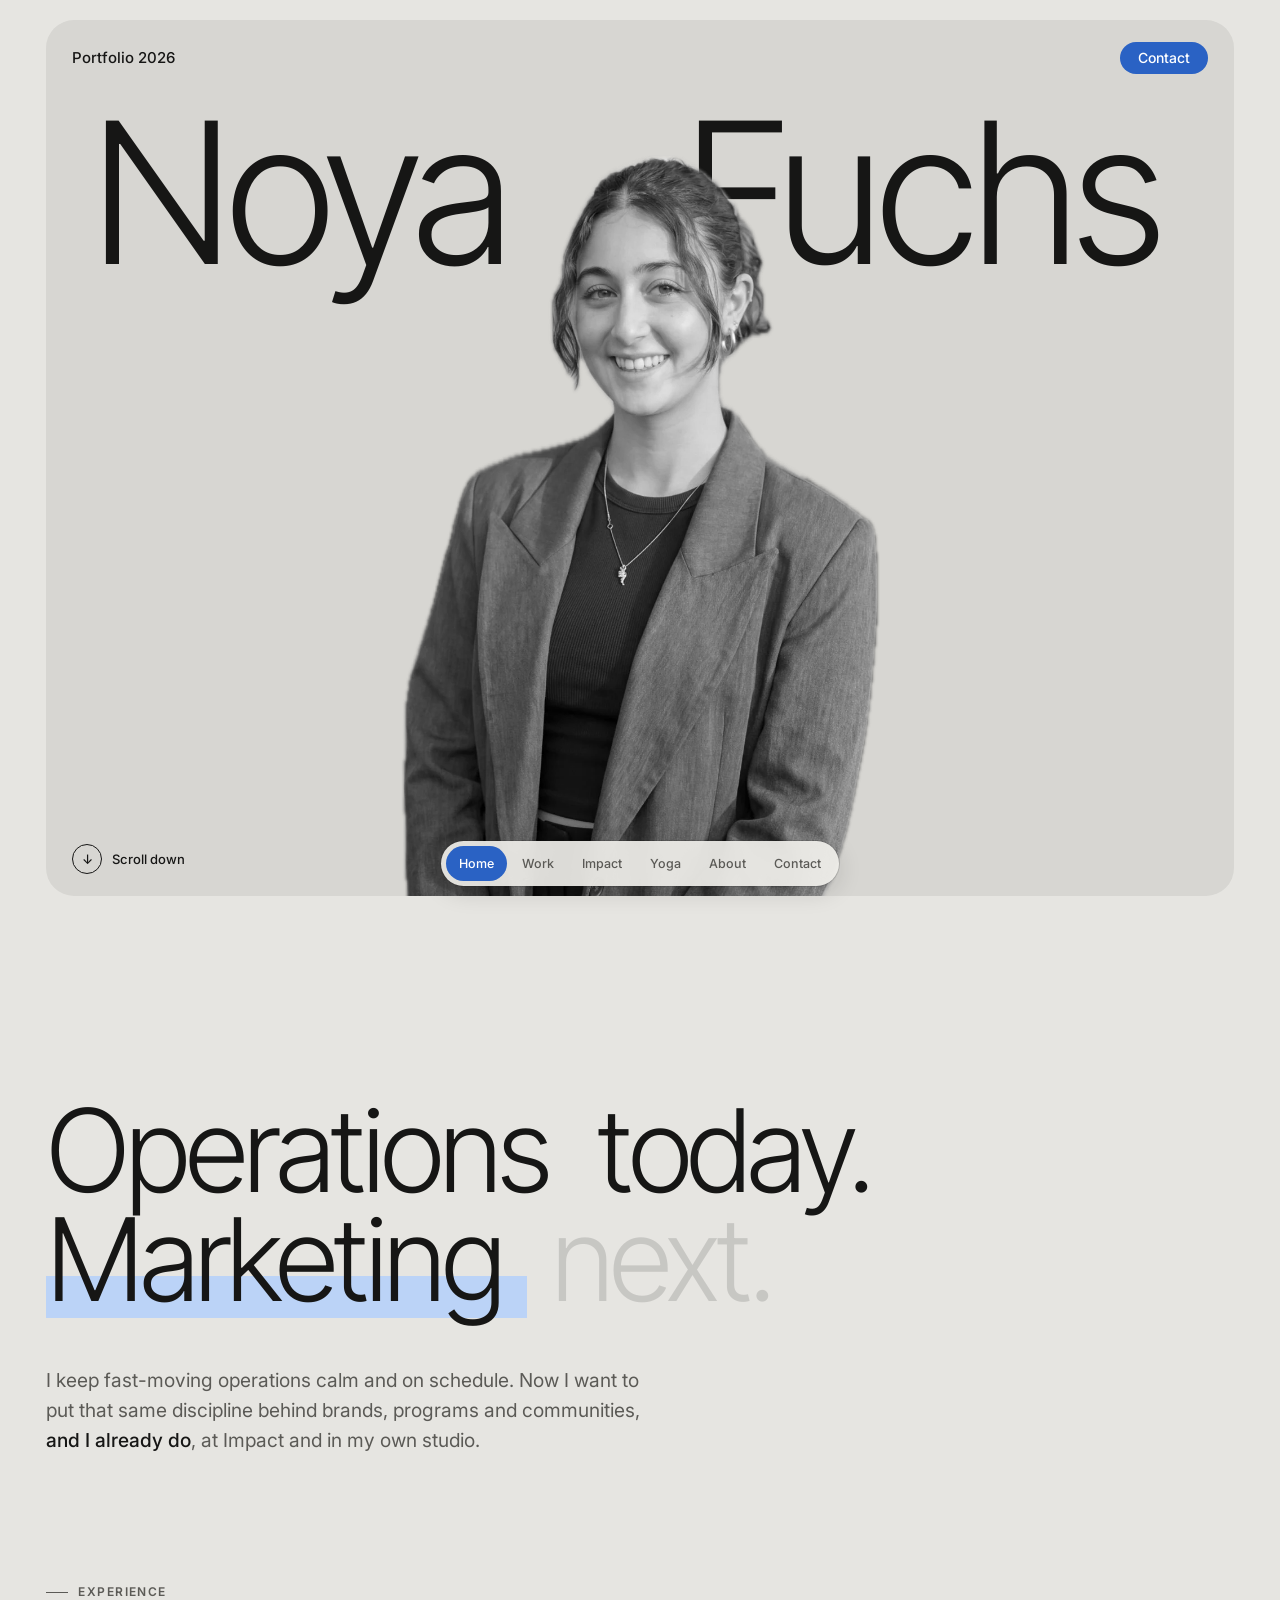
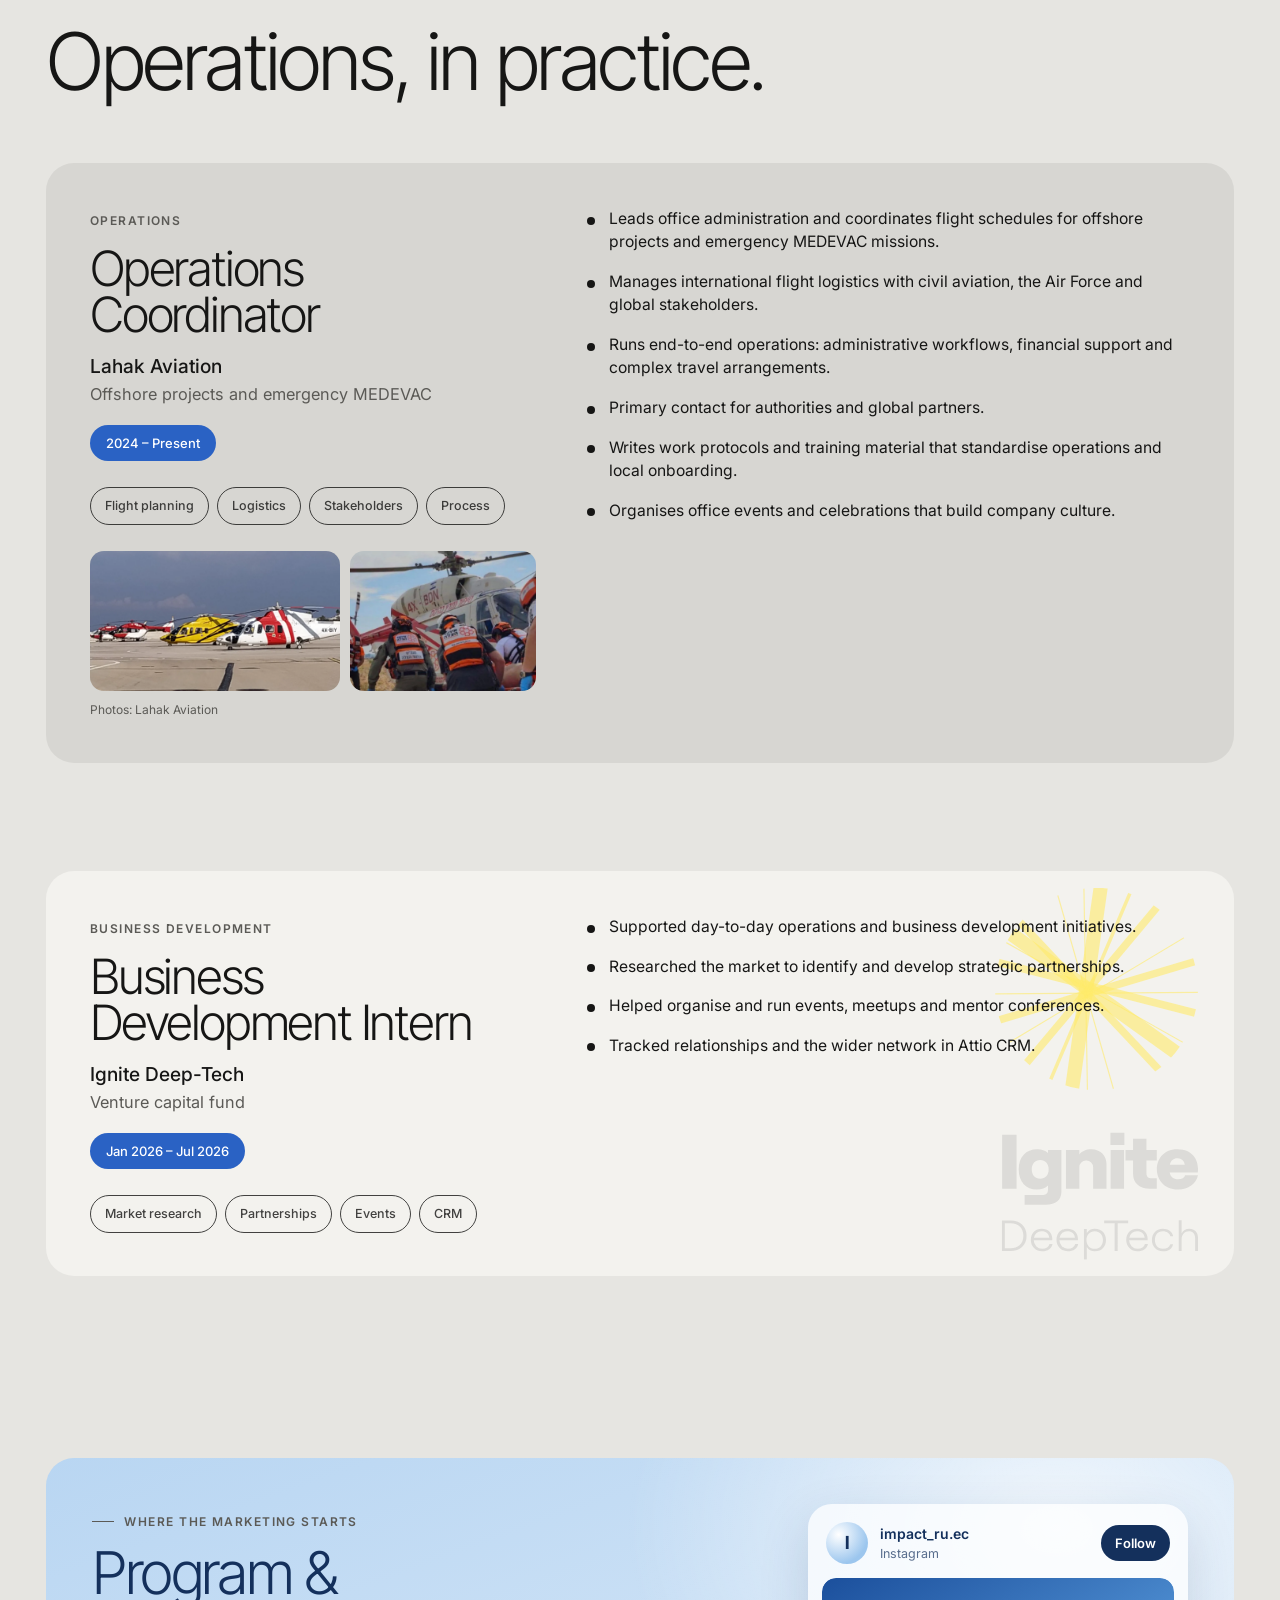
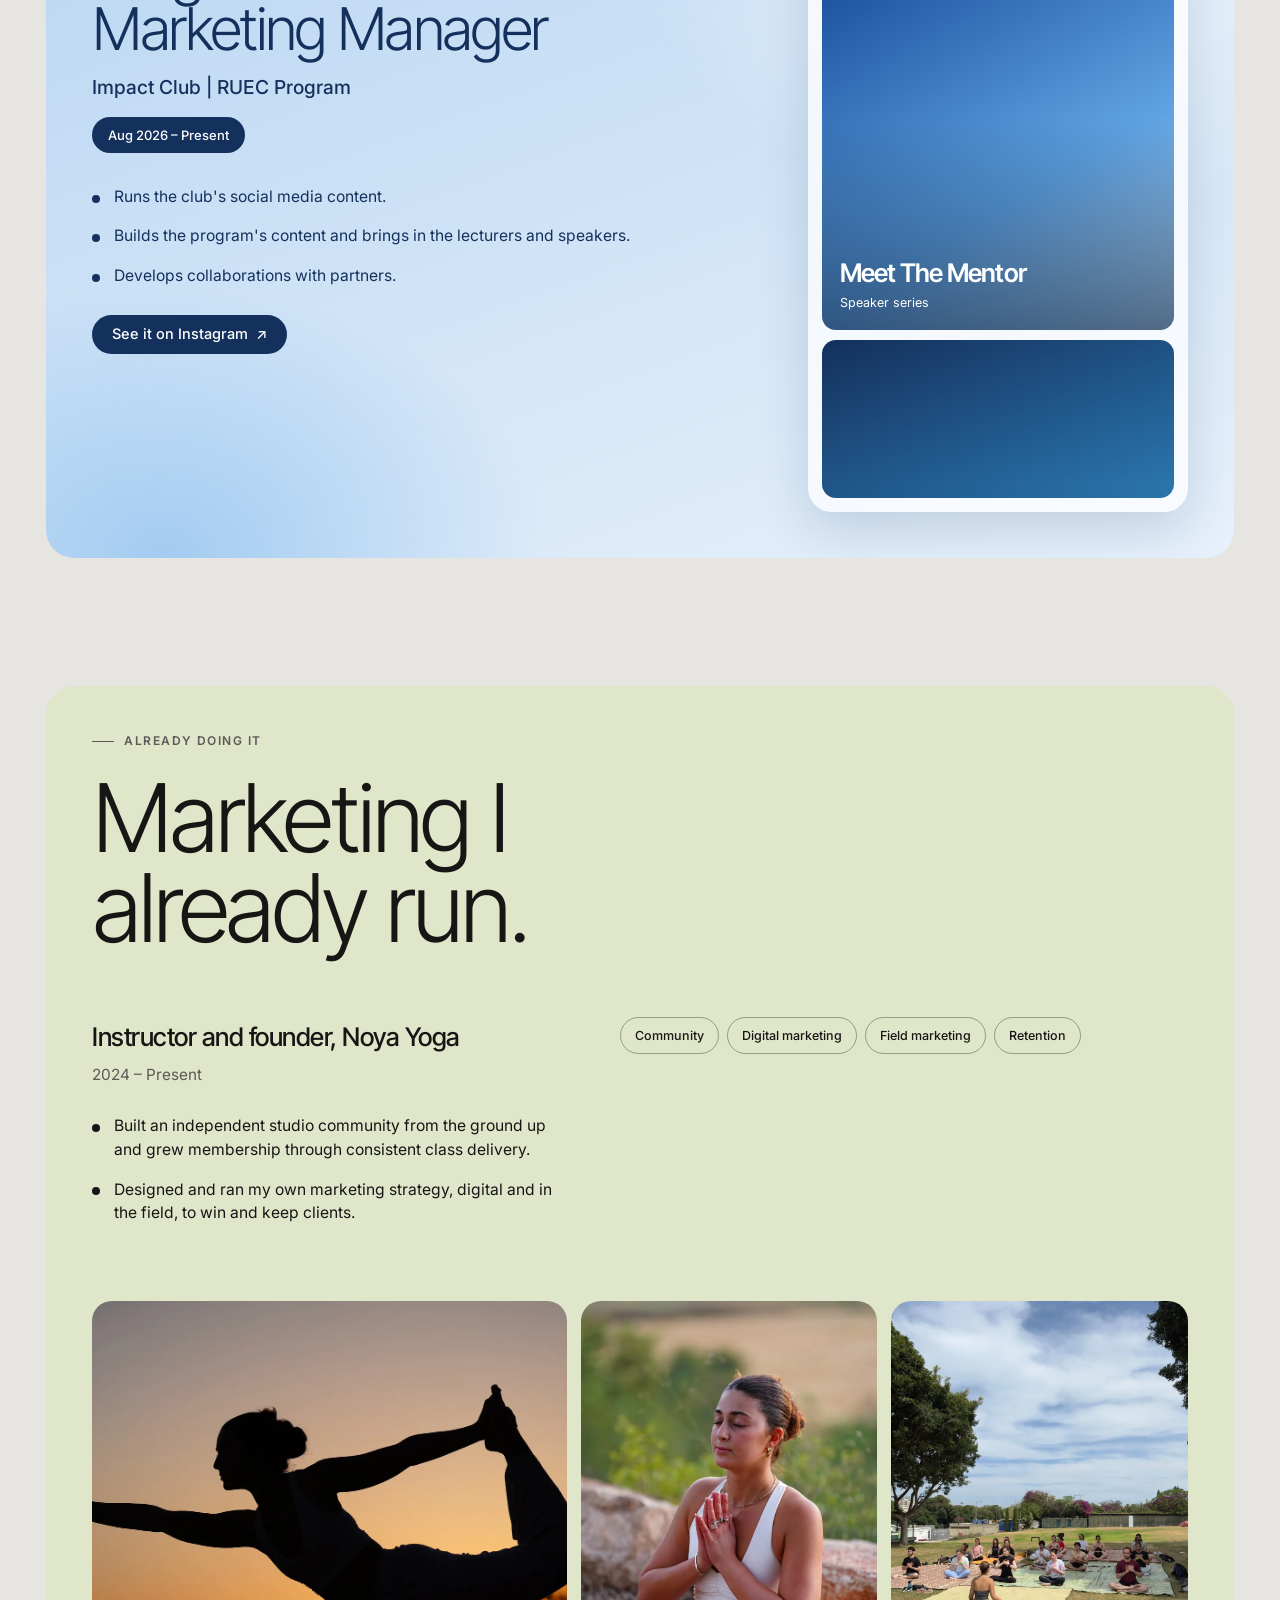
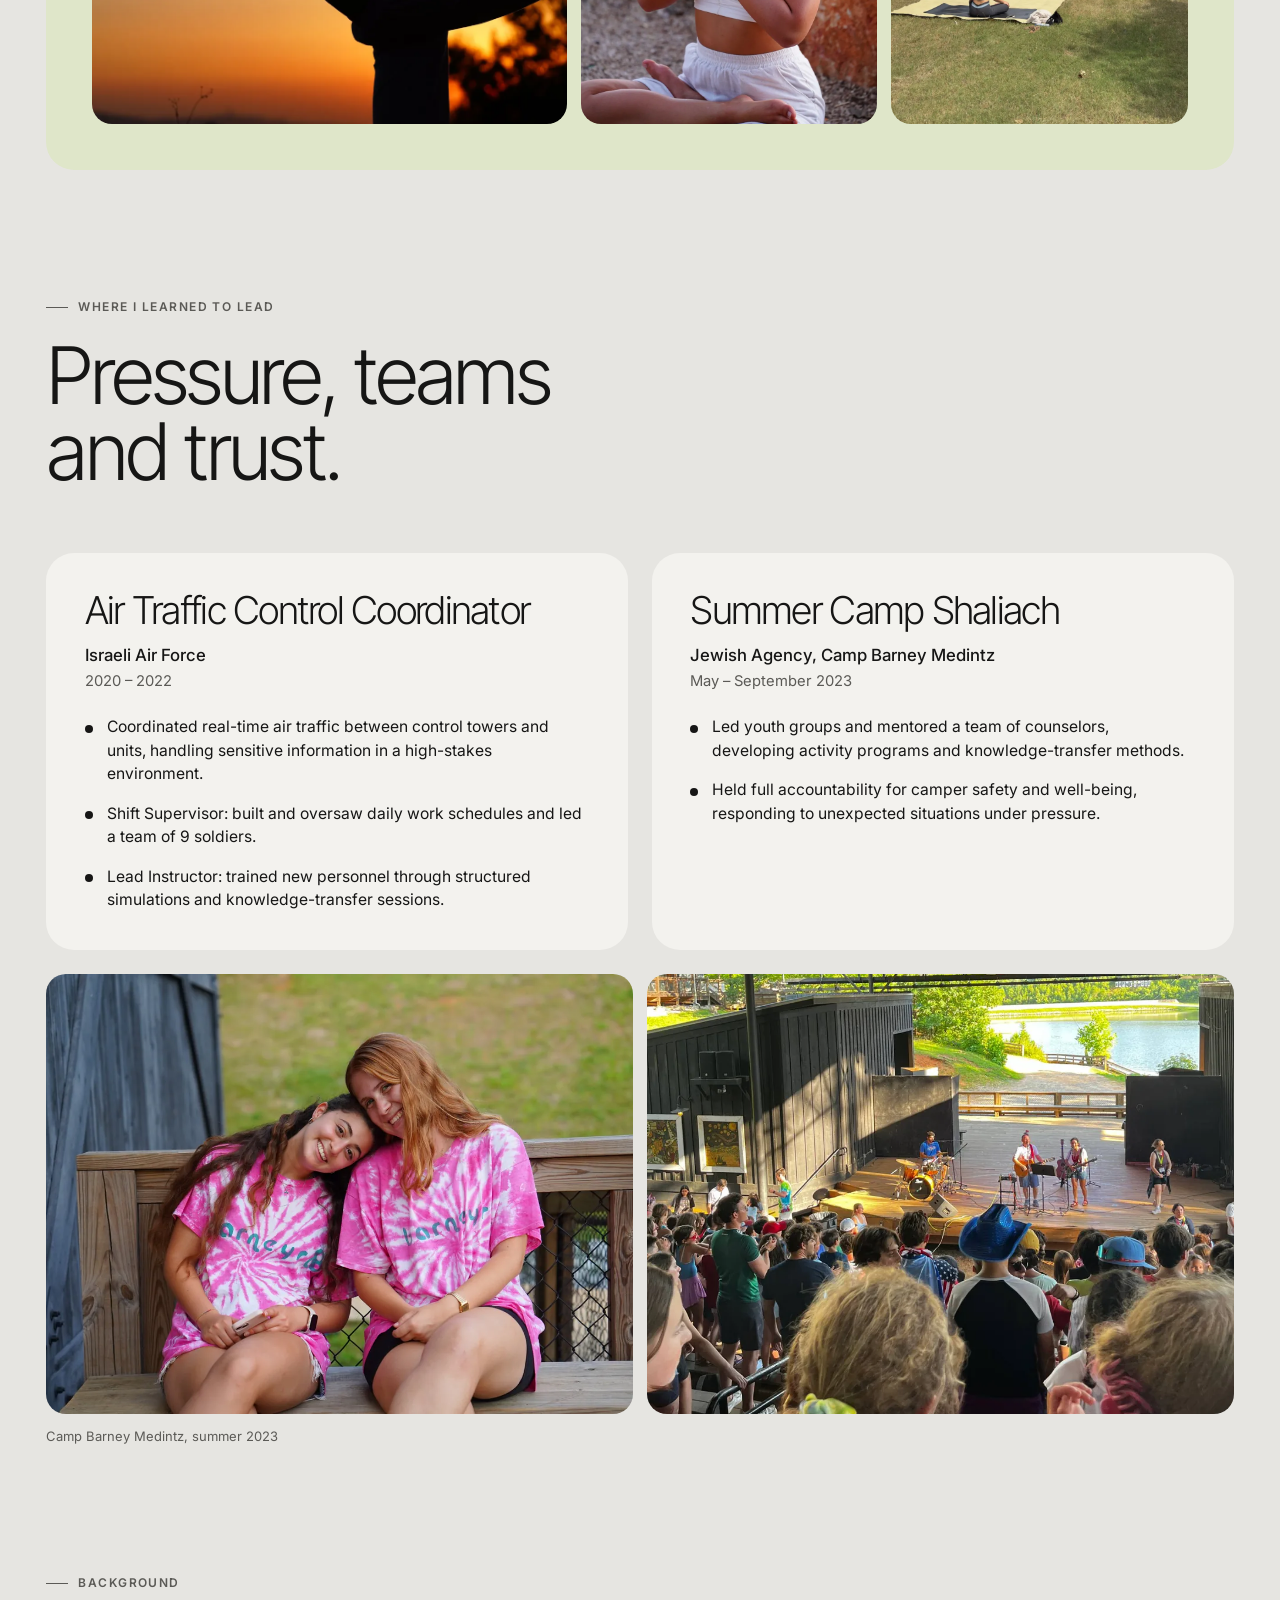
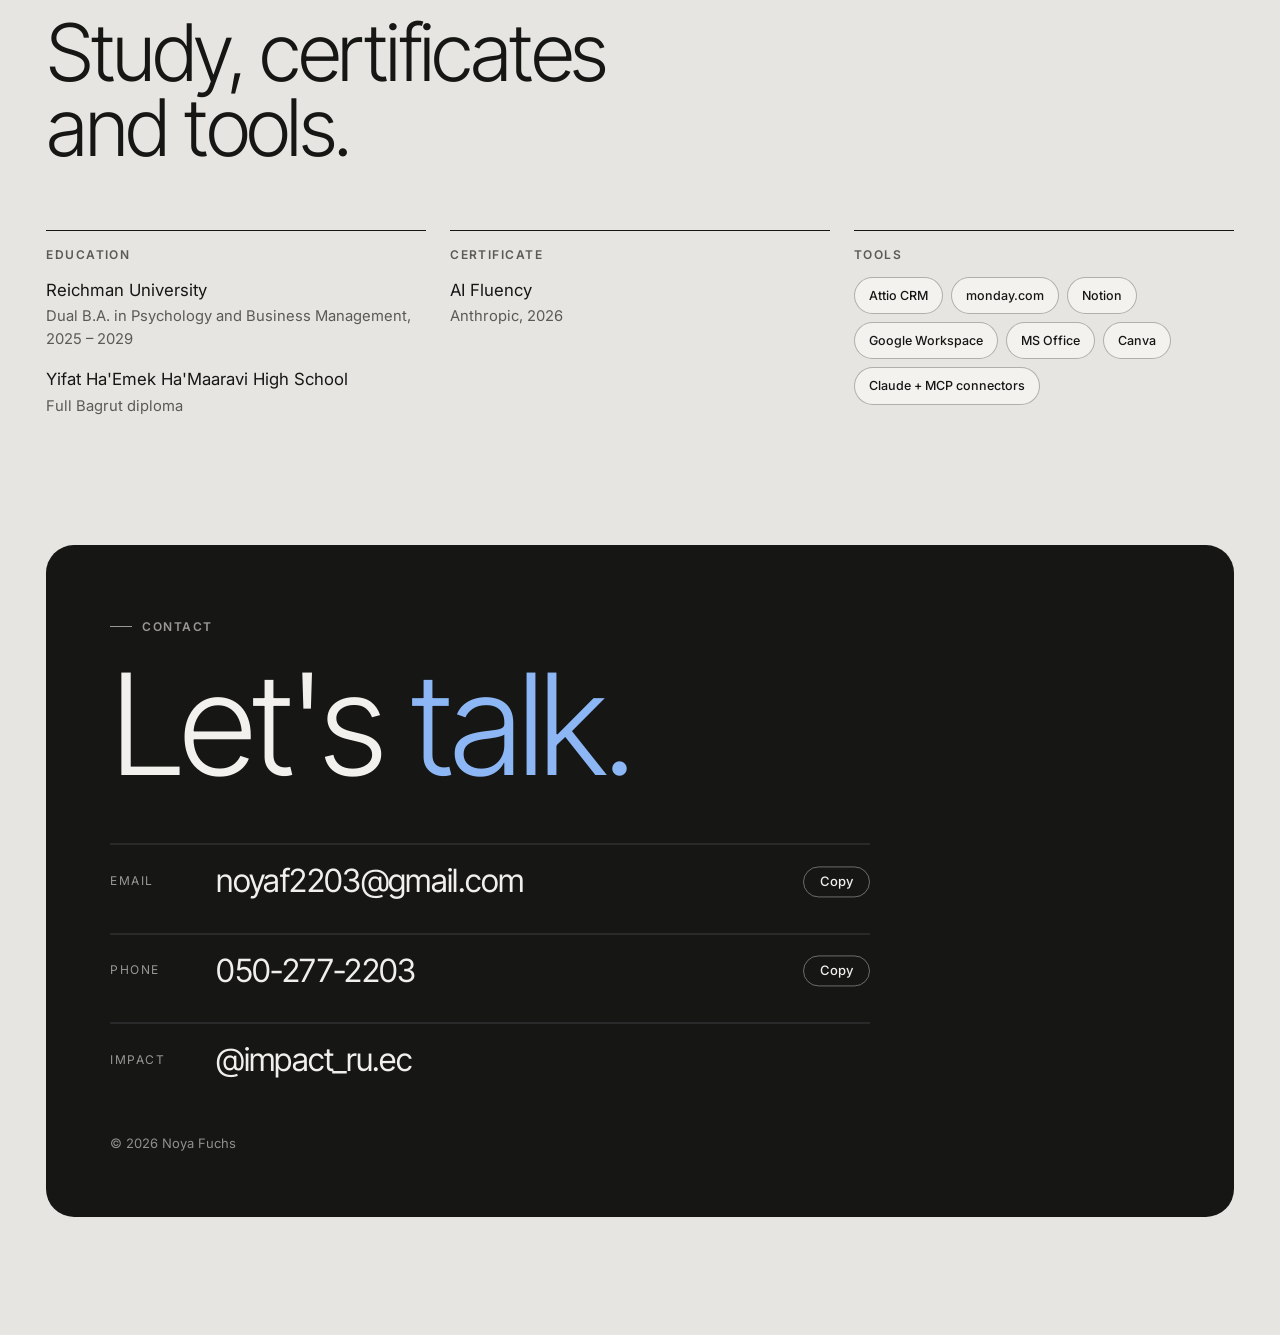
==== commit 708b5147: "Yoga: keep 3 photos; camp: remove red-team photo Co-Authored-By: Claude Sonnet 5.5 <noreply@anthropi" ====
--- a/index.html
+++ b/index.html
@@ -170,16 +170,9 @@
           <div class="yoga__chips" data-reveal><span class="chip">Community</span><span class="chip">Digital marketing</span><span class="chip">Field marketing</span><span class="chip">Retention</span></div>
         </div>
         <div class="yoga__rows">
-          <p class="label" data-reveal>Practice</p>
           <div class="yrow yrow--a" data-reveal>
             <img src="assets/img/yoga-silhouette.webp" alt="Noya in a standing bow pose, in silhouette against a sunset" width="1400" height="933" loading="lazy" style="object-position: 50% 45%">
             <img src="assets/img/yoga-namaste.webp" alt="Noya sitting in a prayer pose with her eyes closed, outdoors in warm evening light" width="900" height="1350" loading="lazy" style="object-position: 50% 28%">
-            <img src="assets/img/yoga-headstand.webp" alt="Noya in a headstand with her legs folded, outdoors" width="900" height="1350" loading="lazy" style="object-position: 50% 40%">
-          </div>
-          <p class="label" data-reveal>Teaching</p>
-          <div class="yrow yrow--b" data-reveal>
-            <img src="assets/img/yoga-class-deck.webp" alt="A yoga class meditating on a wooden deck above a valley" width="900" height="1200" loading="lazy" style="object-position: 50% 72%">
-            <img src="assets/img/yoga-class-park1.webp" alt="Noya leading a yoga class on mats in a park" width="900" height="1600" loading="lazy" style="object-position: 50% 68%">
             <img src="assets/img/yoga-class-park2.webp" alt="Noya facing a yoga class seated on mats in a park" width="900" height="1600" loading="lazy" style="object-position: 50% 66%">
           </div>
         </div>
@@ -220,7 +213,6 @@
       <div class="camp-strip" data-reveal>
         <img class="a" src="assets/img/camp-tiedye.webp" alt="Two people in matching pink tie-dye camp shirts" width="1200" height="800" loading="lazy">
         <img class="b" src="assets/img/camp-stage.webp" alt="A live band on the stage of the camp amphitheater, with campers watching" width="1000" height="1333" loading="lazy">
-        <img class="c" src="assets/img/camp-redteam.webp" alt="Campers in red shirts holding a Red Team banner" width="1000" height="1333" loading="lazy">
       </div>
       <p class="camp-cap">Camp Barney Medintz, summer 2023</p>
     </div>
--- a/css/styles.css
+++ b/css/styles.css
@@ -268,11 +268,10 @@
 .rcard .bullets li::before { background: var(--ink); }
 .rcard .ph { aspect-ratio: 16 / 9; margin-top: auto; background: repeating-linear-gradient(135deg, rgba(22, 22, 21, 0.04) 0 12px, rgba(22, 22, 21, 0.08) 12px 24px); }
 
-.camp-strip { margin-top: 24px; display: grid; grid-template-columns: repeat(3, minmax(0, 1fr)); gap: 14px; }
+.camp-strip { margin-top: 24px; display: grid; grid-template-columns: repeat(2, minmax(0, 1fr)); gap: 14px; }
 .camp-strip img { width: 100%; height: auto; aspect-ratio: 4 / 3; object-fit: cover; border-radius: 20px; }
 .camp-strip .a { object-position: 50% 30%; }
 .camp-strip .b { object-position: 50% 85%; }
-.camp-strip .c { object-position: 50% 78%; }
 .camp-cap { margin-top: 12px; font-size: 13px; color: var(--muted); }
 
 /* About */
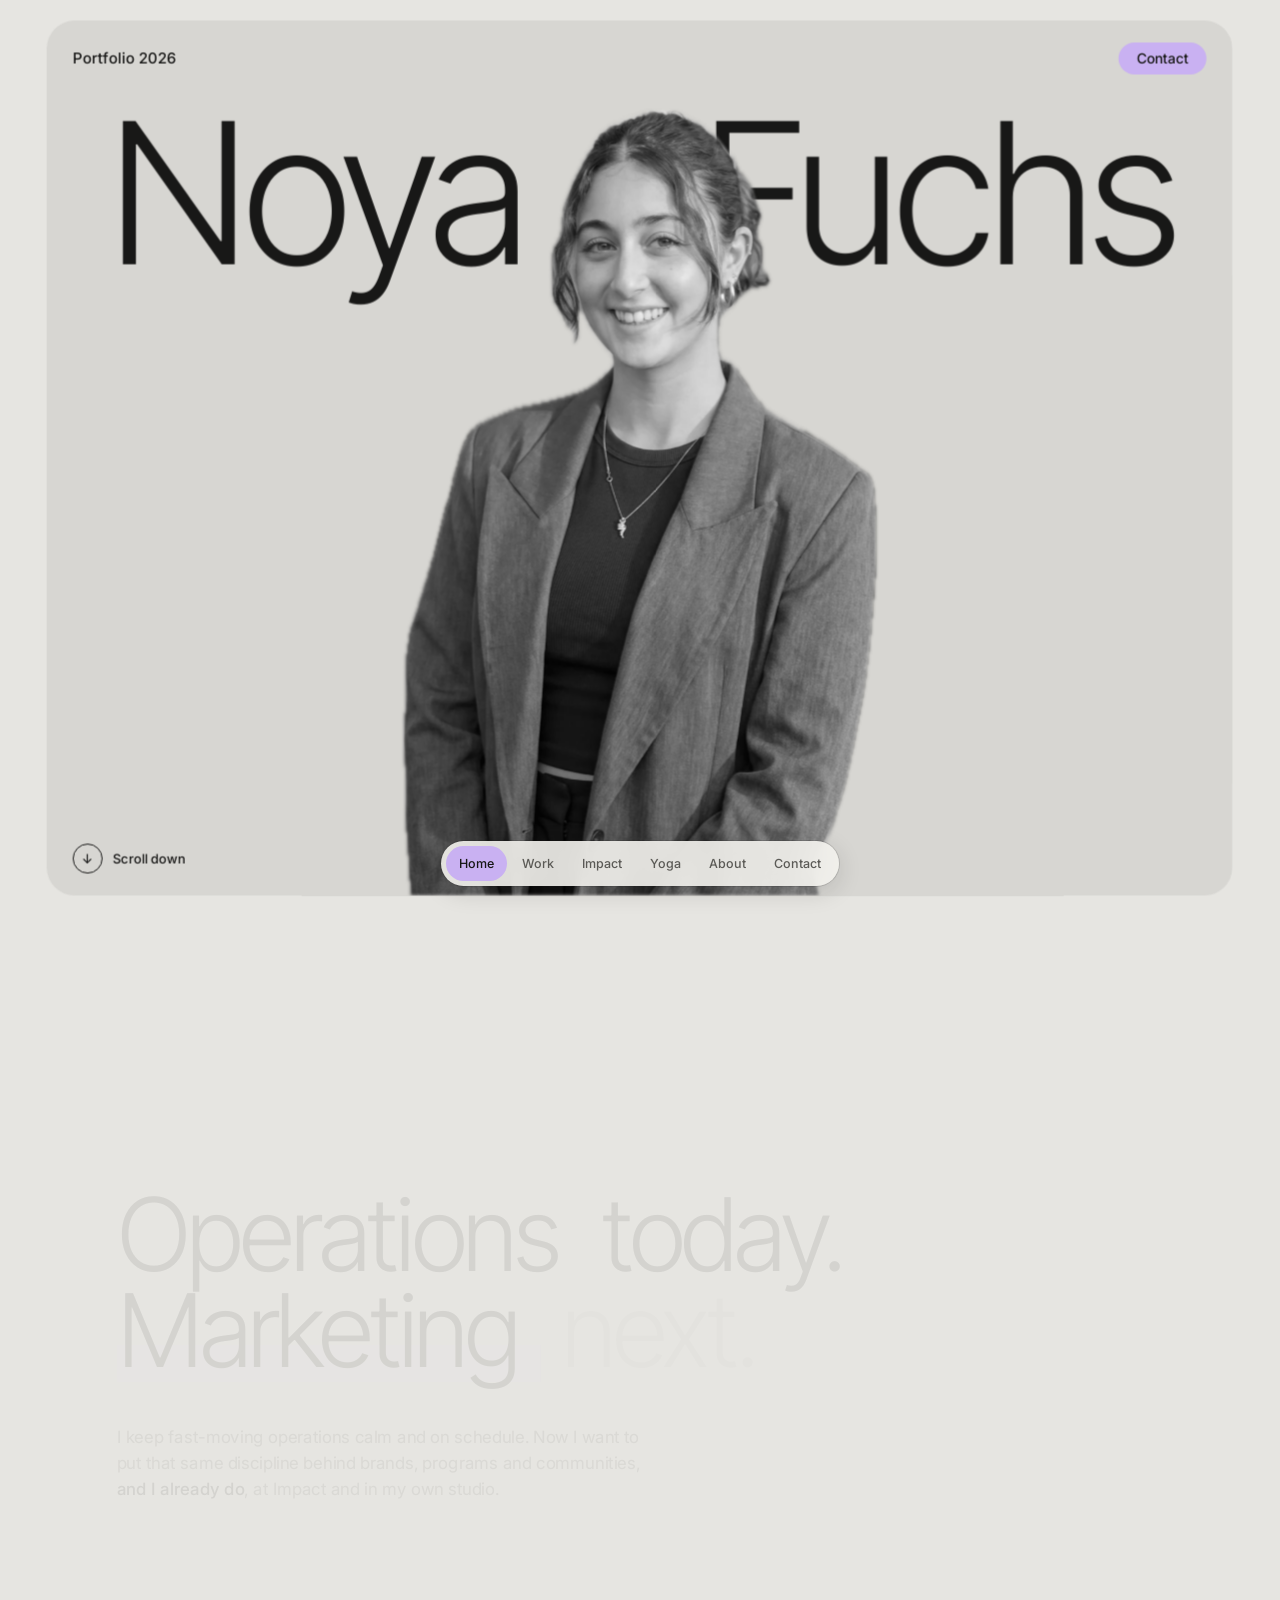
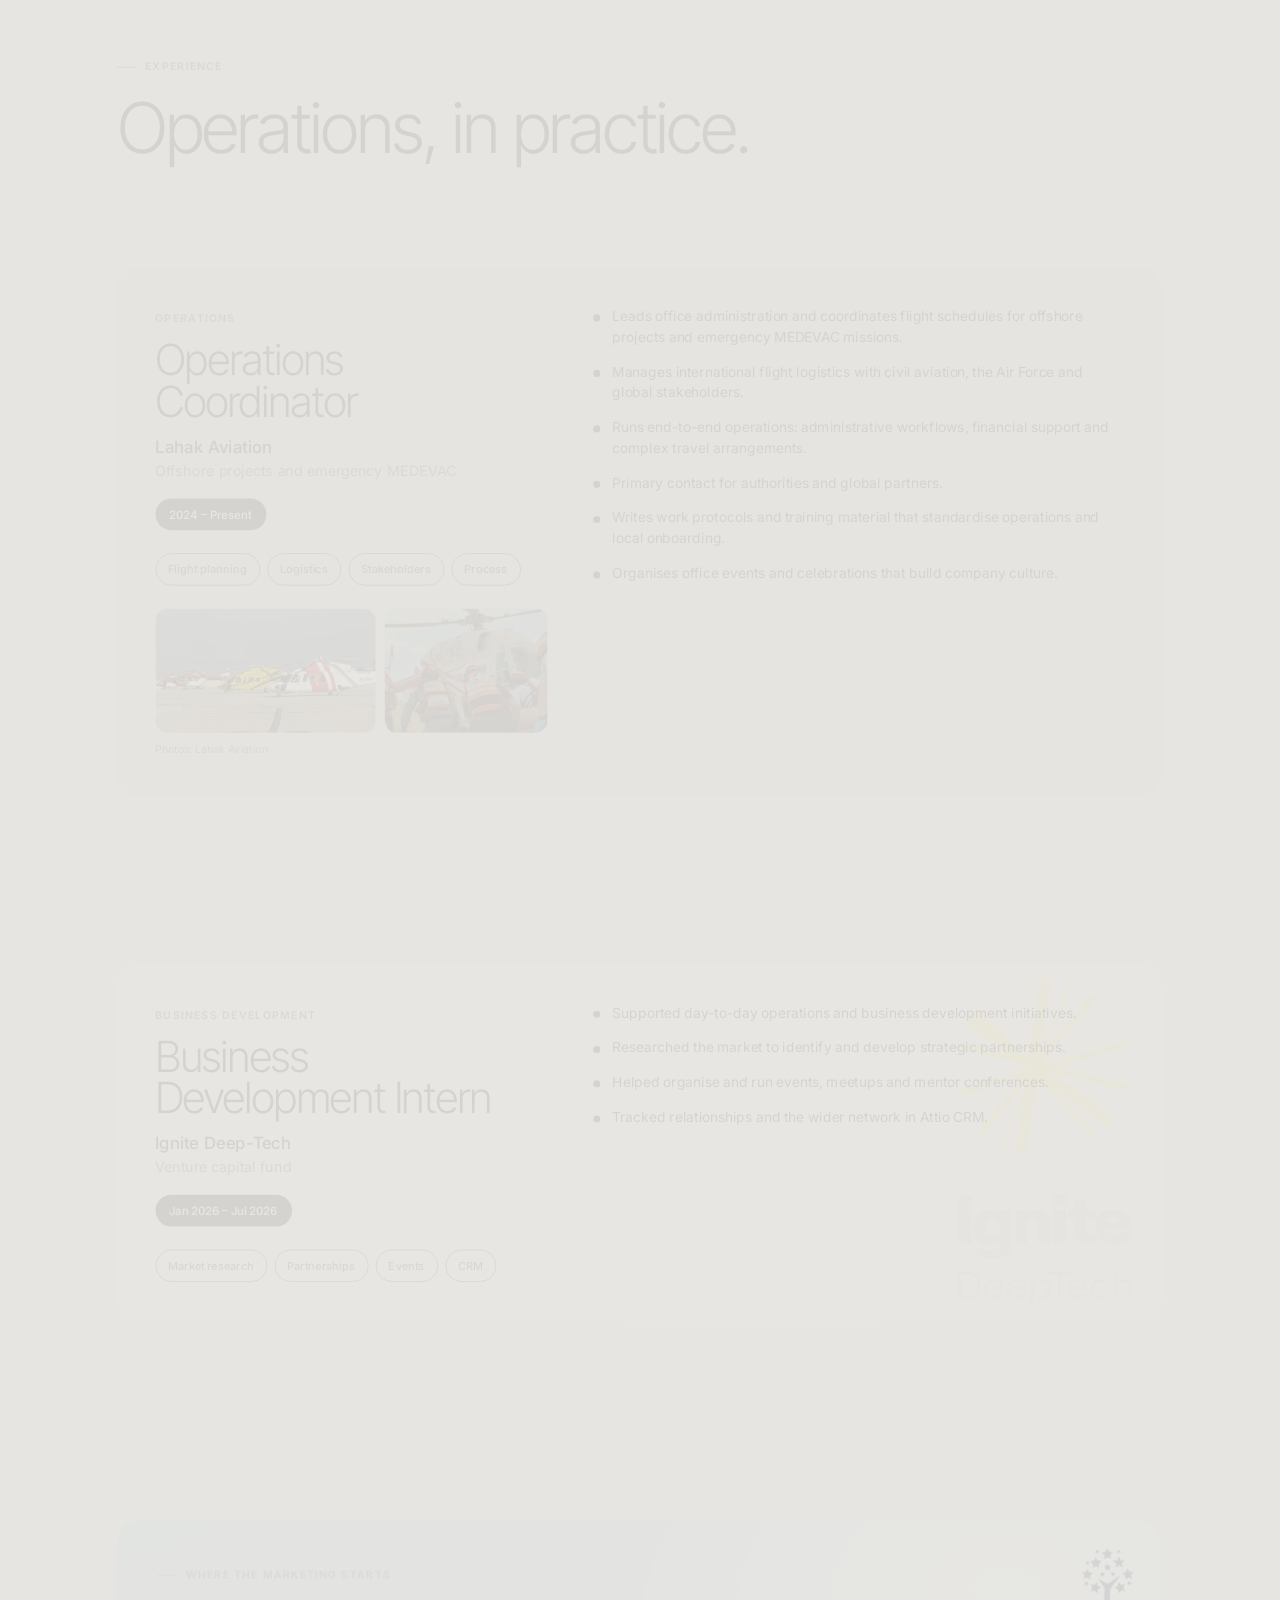
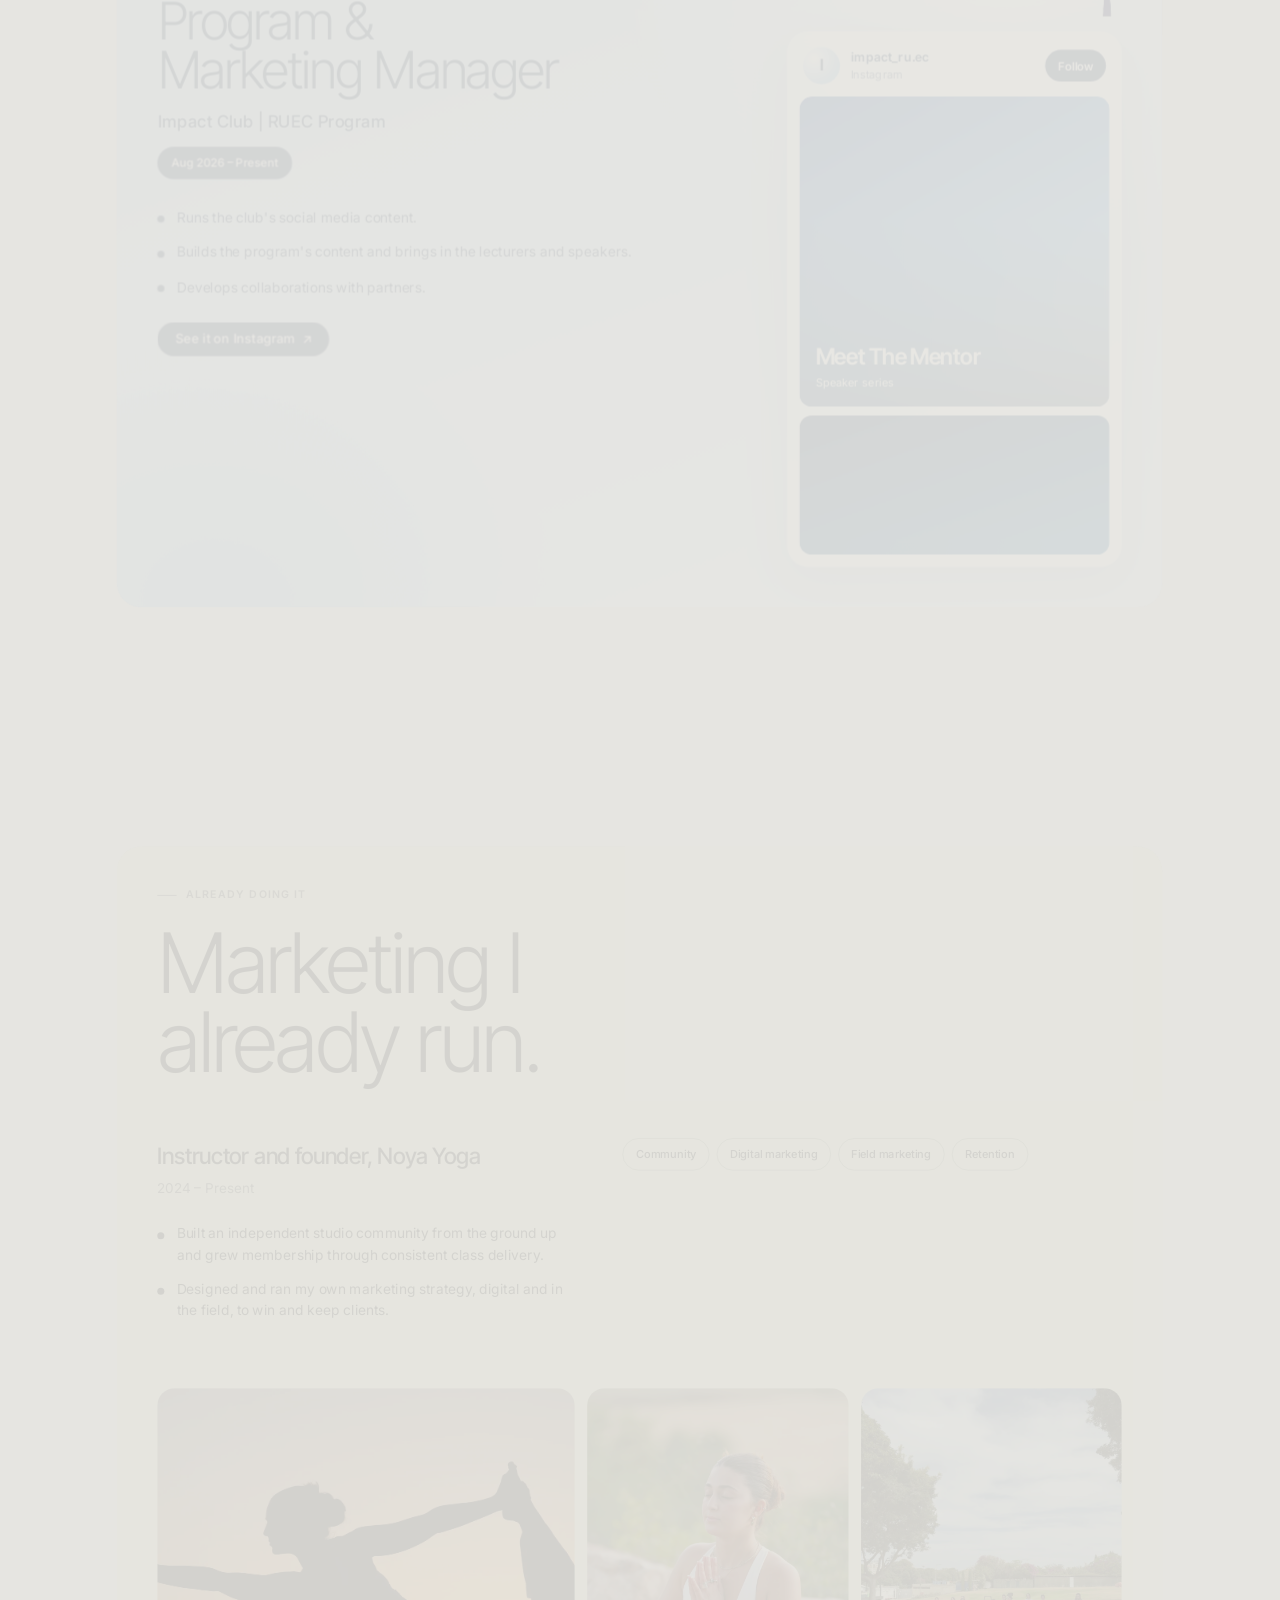
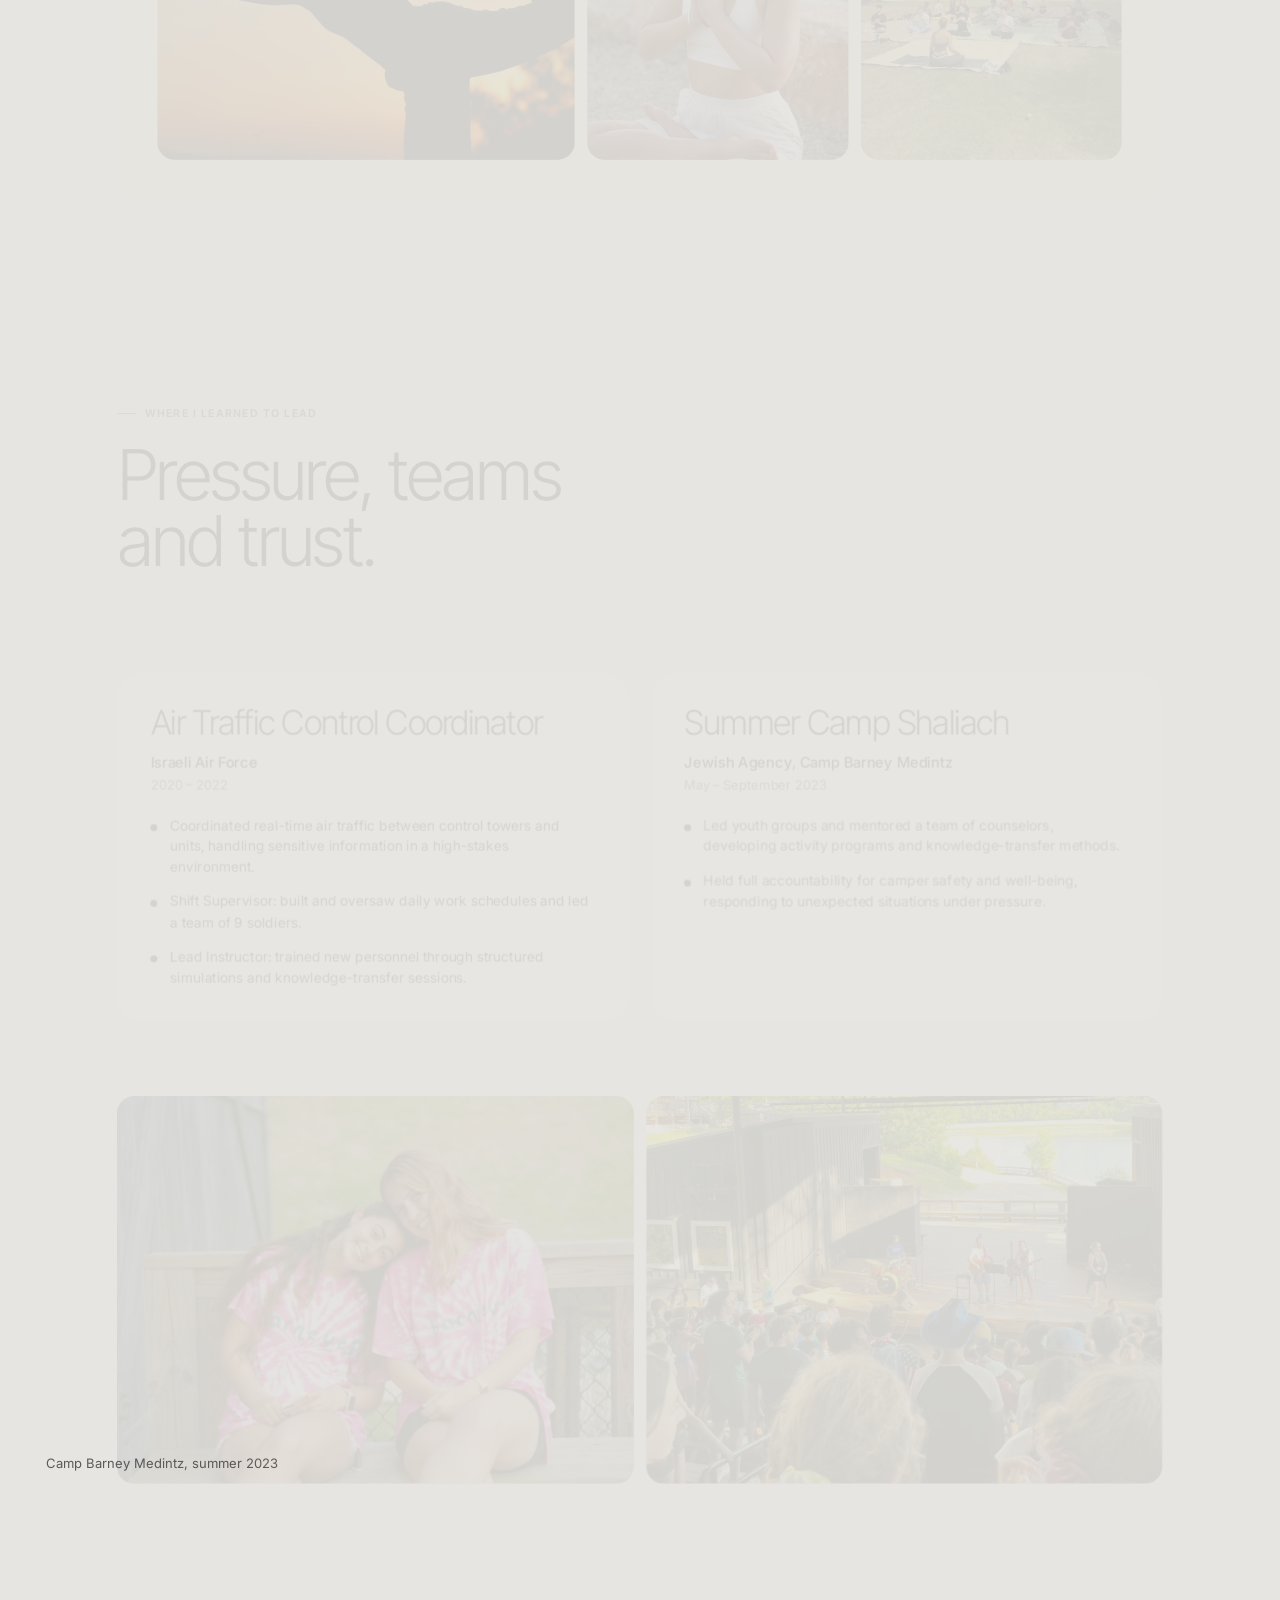
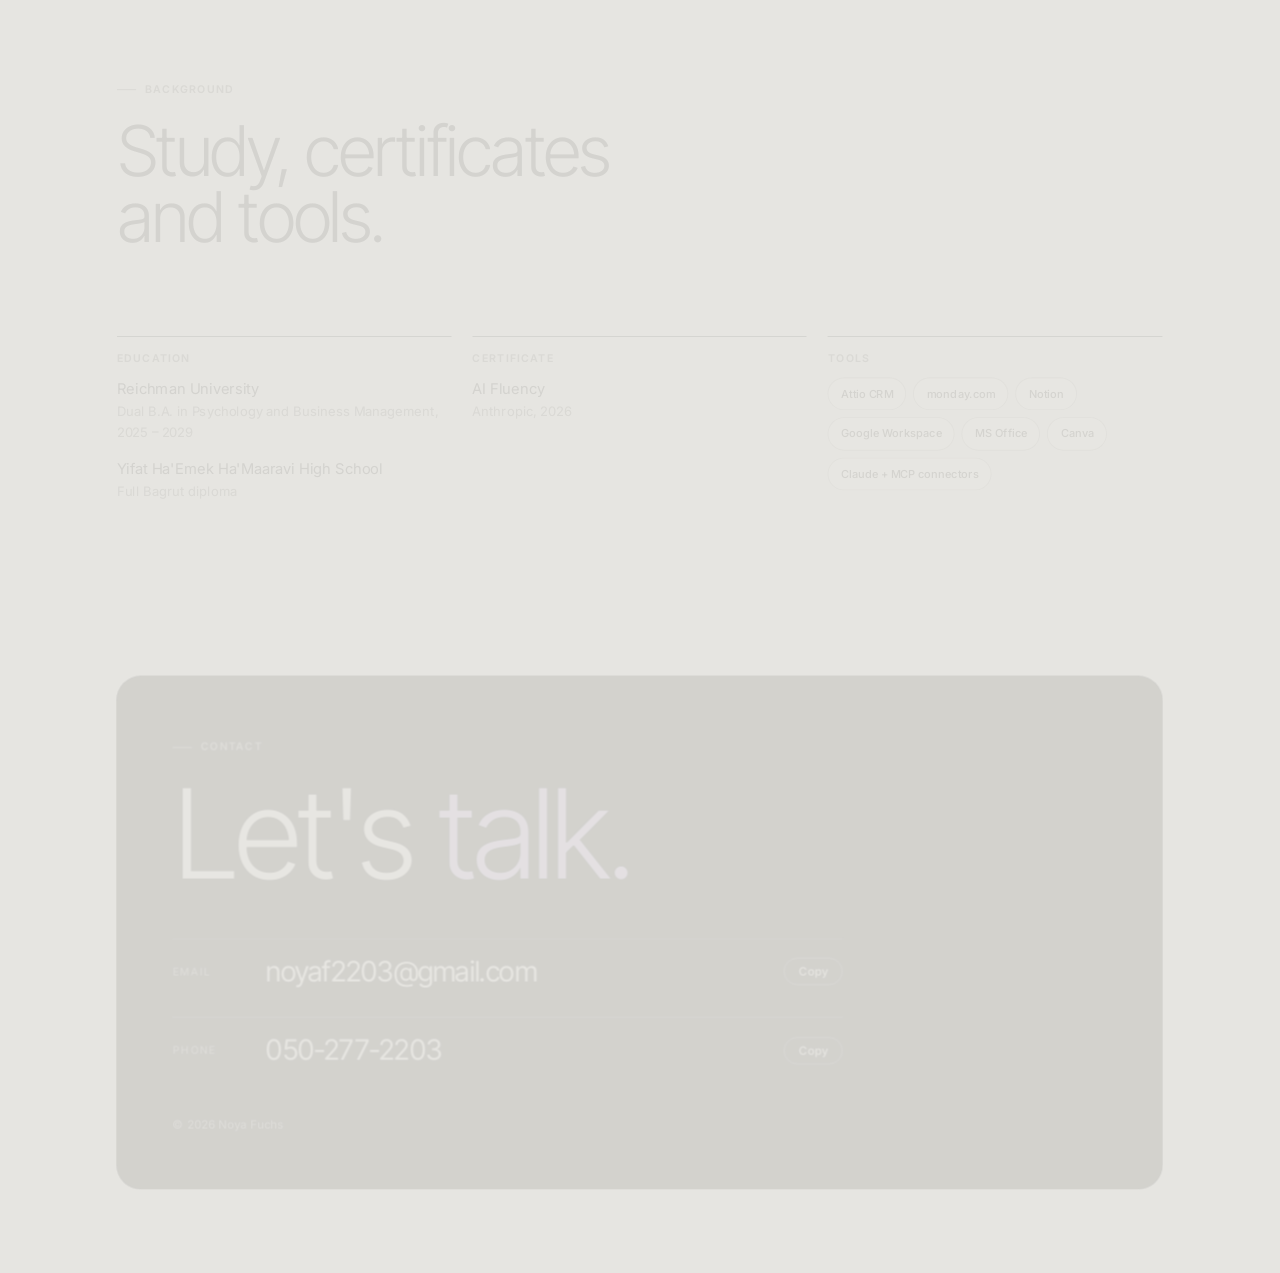
==== commit e9c79413: "Dark date pills, navy Impact buttons, contact without Impact, RUEC logo on Impact card Co-Authored-B" ====
--- a/index.html
+++ b/index.html
@@ -114,6 +114,7 @@
   <section class="impact wrap" id="impact">
     <div class="inner">
       <div class="impact__card" id="impactCard">
+        <img class="impact__logo" src="assets/img/ruec-logo.png" alt="RUEC, the Reichman University Entrepreneurship Club logo: a tree made of stars" width="193" height="256">
         <div>
           <span class="label" data-reveal>Where the marketing starts</span>
           <h2 class="impact__role display" data-reveal>Program &amp; Marketing Manager</h2>
@@ -260,10 +261,6 @@
             <a class="crow__v" id="phoneText" data-config="phone" href="tel:0502772203" style="text-decoration:none">050-277-2203</a>
             <button type="button" data-copy="0502772203">Copy</button>
           </div>
-          <div class="crow" data-reveal>
-            <span class="crow__k">Impact</span>
-            <a class="crow__v" href="https://www.instagram.com/impact_ru.ec/" data-config="instagram" target="_blank" rel="noopener" style="text-decoration:none">@impact_ru.ec</a>
-          </div>
         </div>
         <p class="foot">© 2026 Noya Fuchs</p>
       </div>
--- a/css/styles.css
+++ b/css/styles.css
@@ -1,6 +1,6 @@
 /* Layout concept: one scroll story. A grey hero card where the name runs behind a cut-out portrait,
    then experience cards that stack, an Instagram column that drifts beside the Impact role,
-   and a dark contact block. One accent (Impact blue), everything else grey, paper and ink. */
+   and a dark contact block. One accent (light lilac), everything else grey, paper and ink. */
 :root {
   --bg: #E6E5E1;
   --card: #D7D6D2;
@@ -8,10 +8,10 @@
   --ink: #161615;
   --muted: #5B5A56;
   --line: rgba(22, 22, 21, 0.14);
-  --accent: #2A62C4;          /* Impact blue: buttons, nav, highlights */
-  --accent-ink: #FFFFFF;      /* text on the accent */
-  --accent-soft: #BBD3F7;     /* light tint for highlights behind dark text */
-  --accent-on-dark: #8DB8F5;  /* the accent on ink backgrounds */
+  --accent: #C9B1F2;          /* light lilac: buttons, nav, highlights */
+  --accent-ink: #161615;      /* text on the accent (dark, because the lilac is light) */
+  --accent-soft: #E4D8FA;     /* light tint for highlights behind dark text */
+  --accent-on-dark: #CDB6F6;  /* the accent on ink backgrounds */
   --sage: #DFE6C9;
   --sky-1: #B9D6F2;
   --sky-2: #E7F1FB;
@@ -152,7 +152,7 @@
 
 /* Stacked experience cards */
 .work { padding-bottom: clamp(70px, 10vw, 140px); }
-.stack { display: grid; gap: 24px; }
+.stack { display: grid; gap: clamp(40px, 12vh, 110px); }
 .xcard {
   border-radius: 28px; padding: clamp(24px, 3.4vw, 48px); display: grid; gap: clamp(24px, 4vw, 64px);
   grid-template-columns: minmax(0, 0.85fr) minmax(0, 1.15fr); transform-origin: 50% 0; position: relative; overflow: hidden;
@@ -165,7 +165,7 @@
 .xcard__role { margin-top: 14px; font-size: clamp(2rem, 3.8vw, 3.7rem); }
 .xcard__org { margin-top: 14px; font-size: clamp(1.05rem, 1.5vw, 1.3rem); font-weight: 500; }
 .xcard__org small { display: block; font-weight: 400; color: var(--muted); font-size: 0.85em; }
-.xcard__date { margin-top: 18px; display: inline-block; padding: 8px 16px; border-radius: 999px; background: var(--accent); color: var(--accent-ink); font-size: 13px; font-weight: 500; }
+.xcard__date { margin-top: 18px; display: inline-block; padding: 8px 16px; border-radius: 999px; background: var(--ink); color: var(--paper); font-size: 13px; font-weight: 500; }
 .xcard__tags { display: flex; flex-wrap: wrap; gap: 8px; margin-top: 26px; }
 .chip {
   font-size: 12.5px; font-weight: 500; padding: 8px 14px; border-radius: 999px; border: 1px solid currentColor; opacity: 0.8;
@@ -330,12 +330,7 @@
   .yrow { display: flex; overflow-x: auto; scroll-snap-type: x mandatory; scrollbar-width: none; }
   .yrow img { flex: 0 0 80%; height: 320px; scroll-snap-align: start; }  .dock a { padding: 8px 10px; font-size: 12px; }
 }
-@media (min-width: 900px) and (min-height: 760px) {
-  .stack { gap: 12vh; padding-bottom: 6vh; }
-  .xcard { position: sticky; top: calc(env(safe-area-inset-top, 0px) + 84px); }
-  .xcard:nth-child(2) { top: calc(env(safe-area-inset-top, 0px) + 104px); }
-  .impact__feed { position: sticky; top: calc(env(safe-area-inset-top, 0px) + 90px); }
-}
+/* Each card is its own floating panel (see js/app.js), so nothing is sticky any more. */
 @media (prefers-reduced-motion: reduce) {
   * { animation: none !important; transition: none !important; }
 }
@@ -360,3 +355,12 @@
   .dock { gap: 0; }
   .dock a { padding: 8px 6px; font-size: 11px; }
 }
+
+/* RUEC logo in the top-right corner of the Impact card */
+.impact__card { position: relative; }
+.impact__logo {
+  position: absolute; z-index: 2; top: clamp(18px, 2.6vw, 36px); right: clamp(18px, 2.6vw, 36px);
+  height: clamp(54px, 6vw, 84px); width: auto; pointer-events: none; user-select: none;
+}
+@media (max-width: 899px) { .impact__logo { height: 42px; top: 20px; right: 18px; } }
+@media (min-width: 900px) { .impact__feed { margin-top: calc(clamp(54px, 6vw, 84px) + 4px); } }
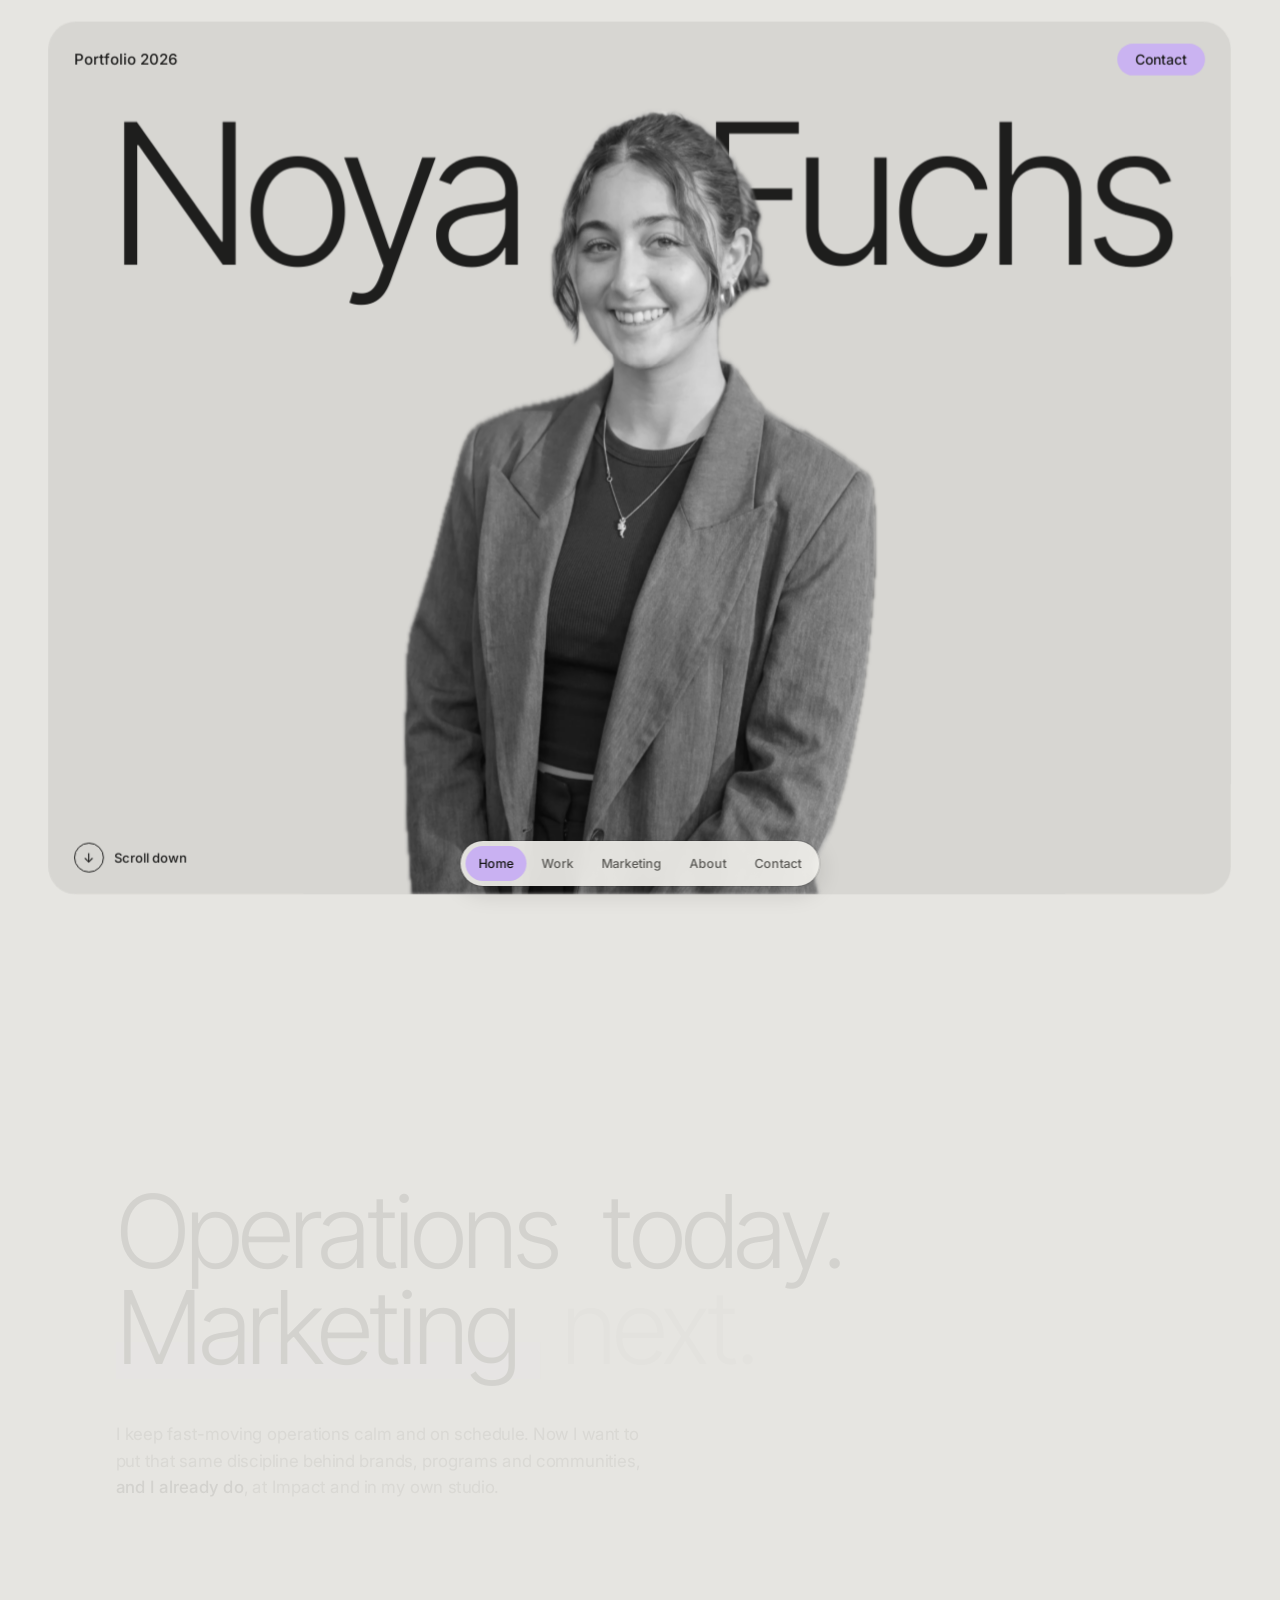
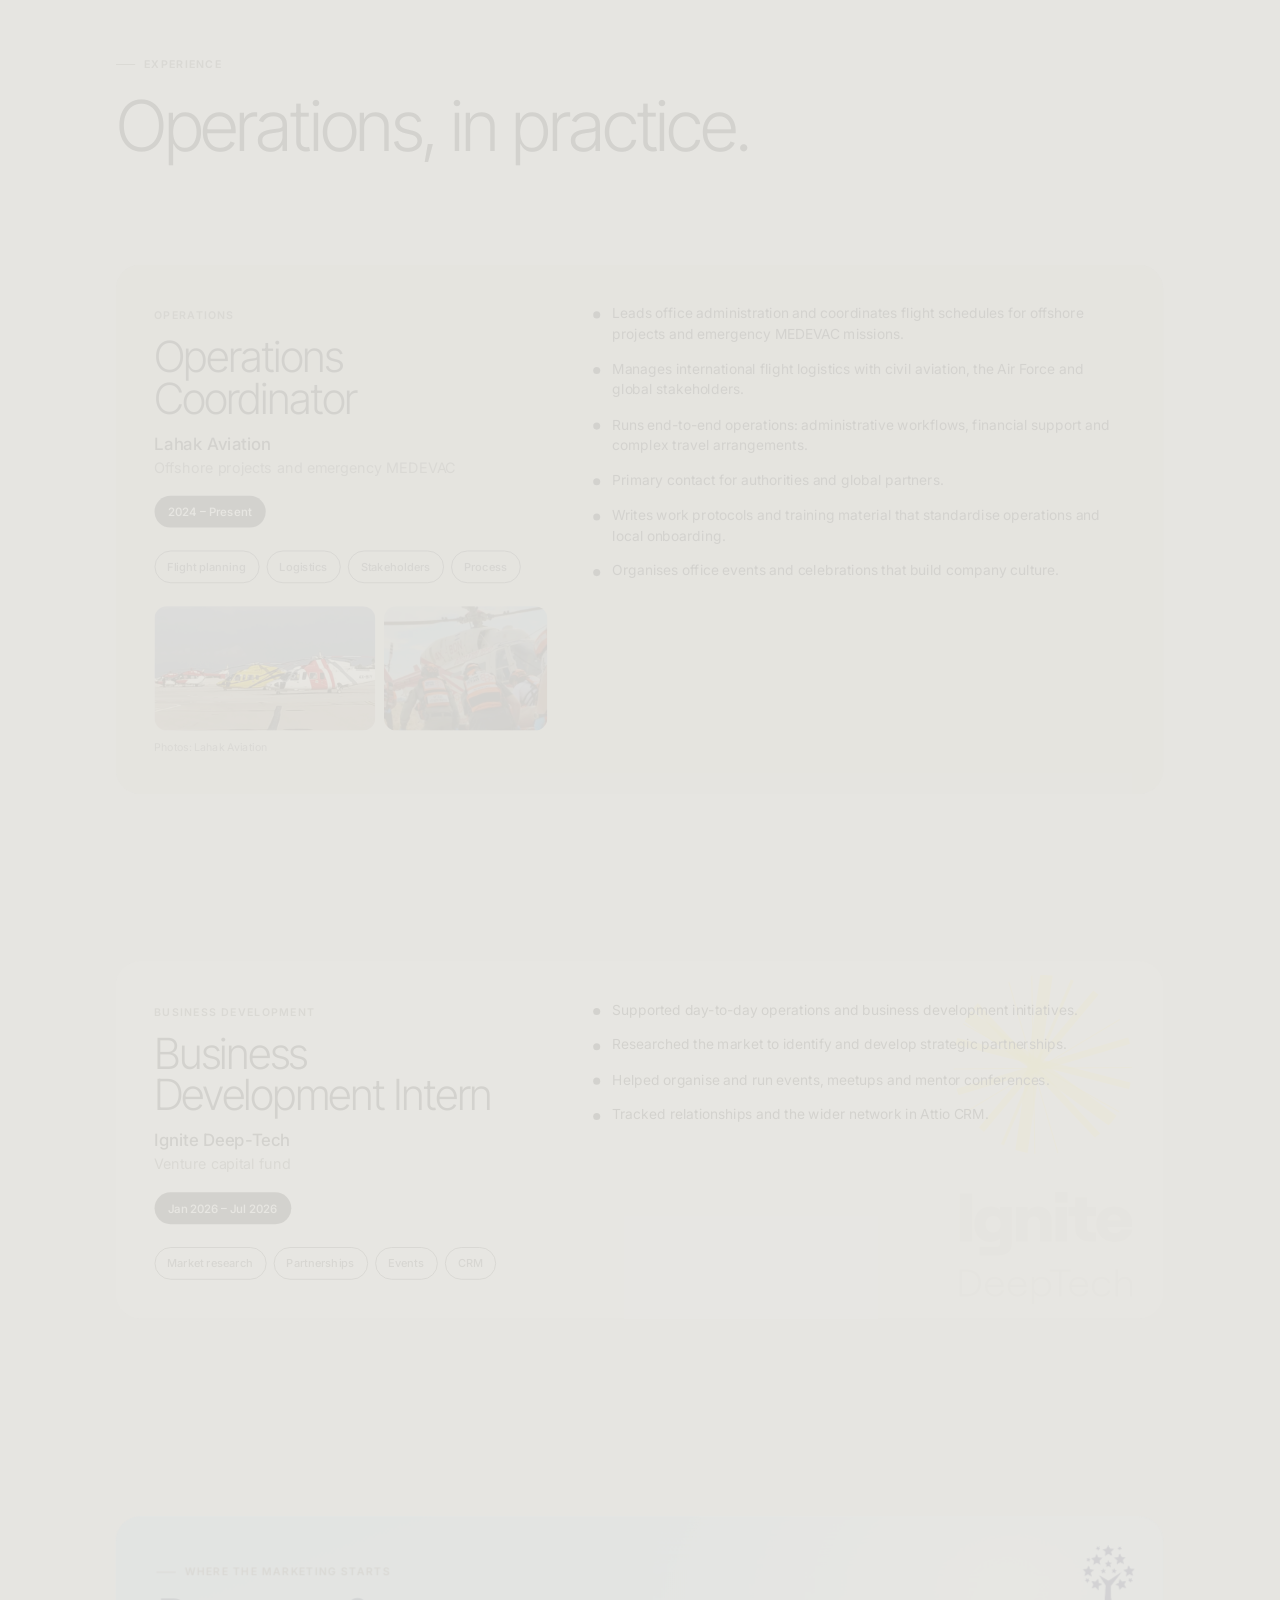
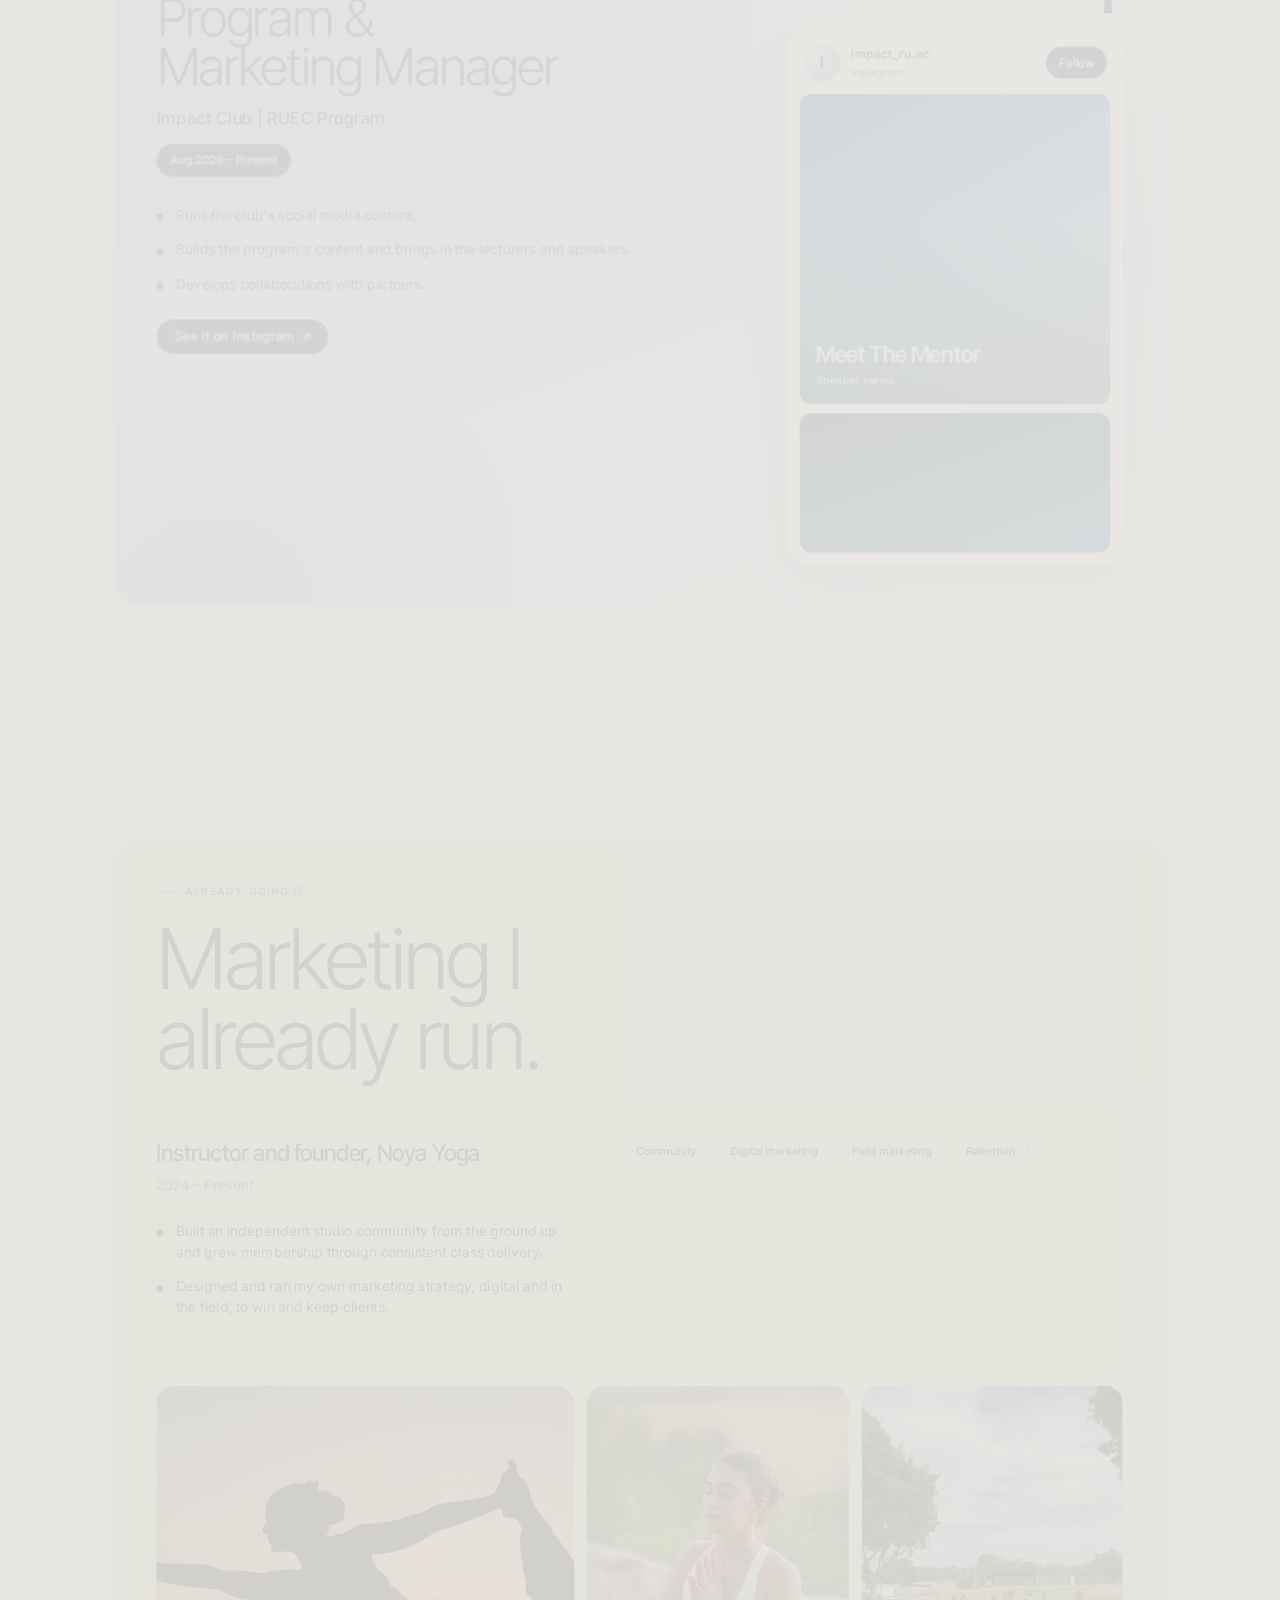
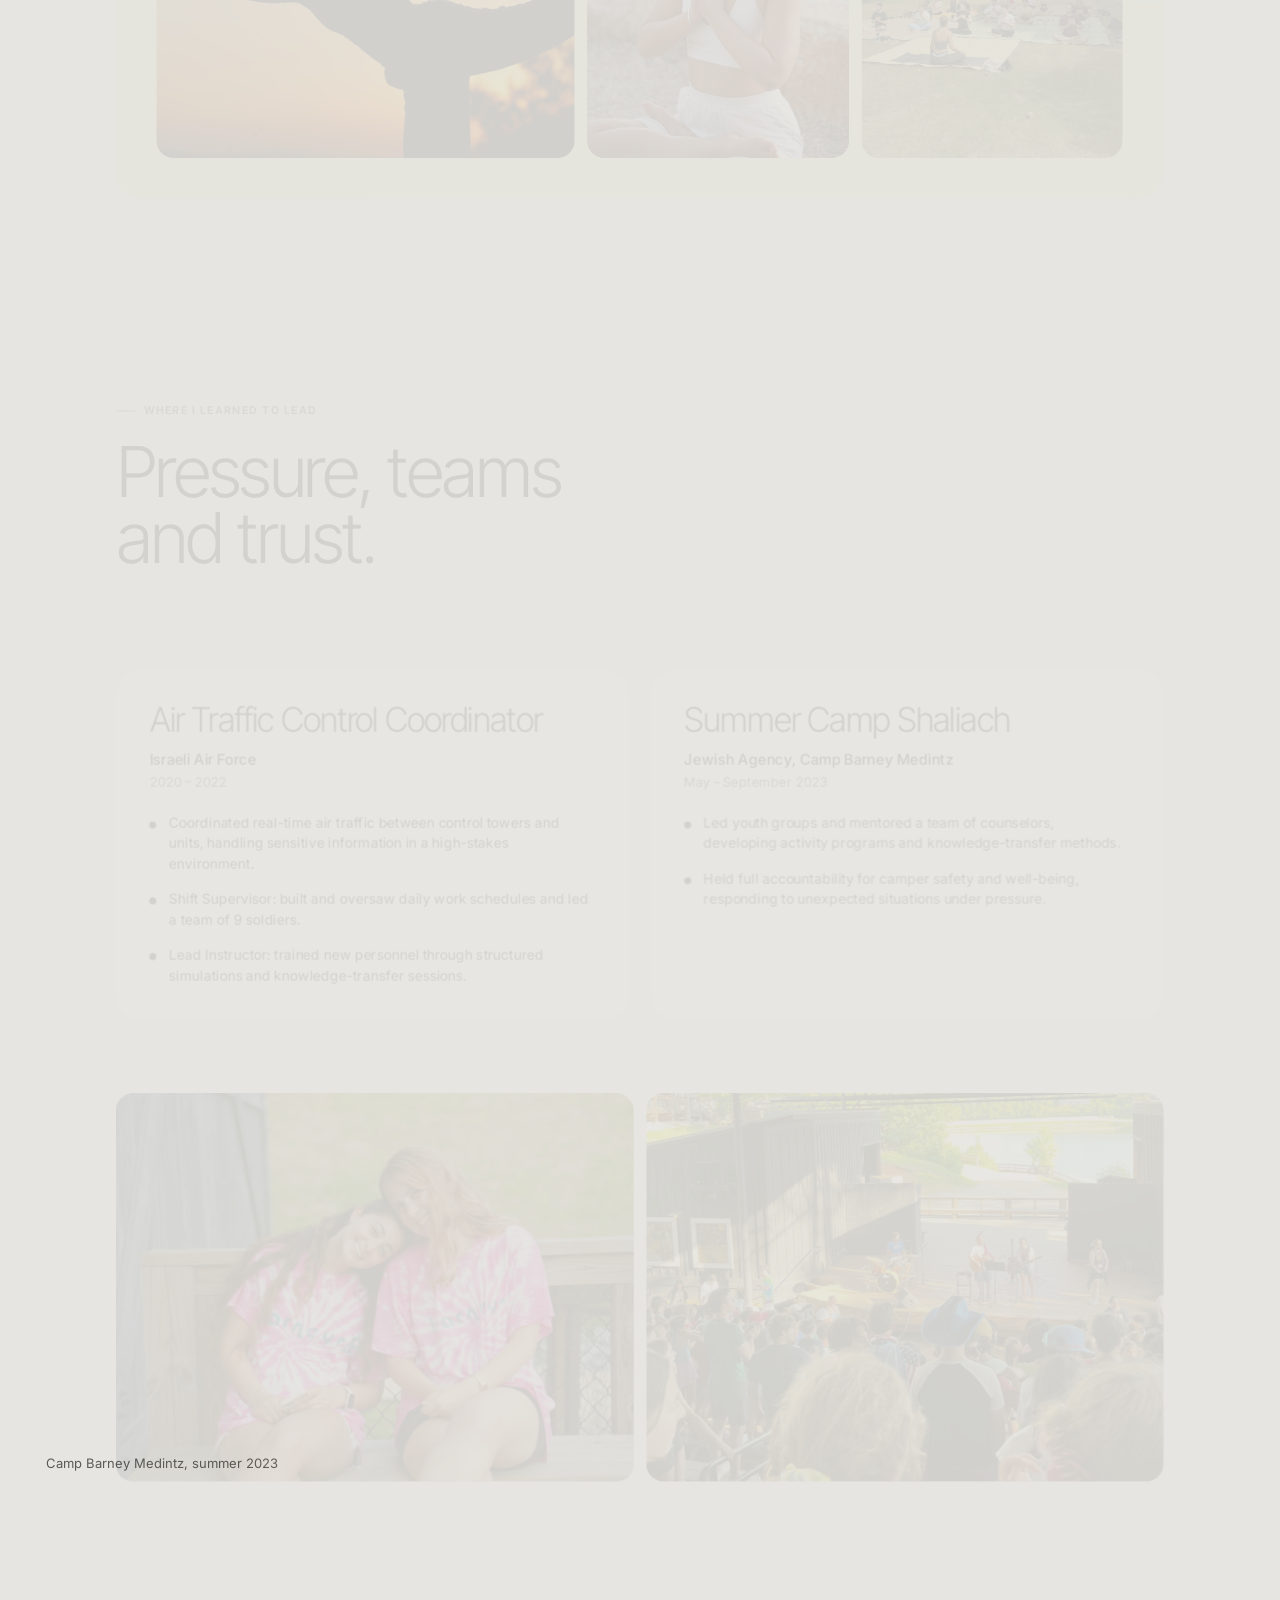
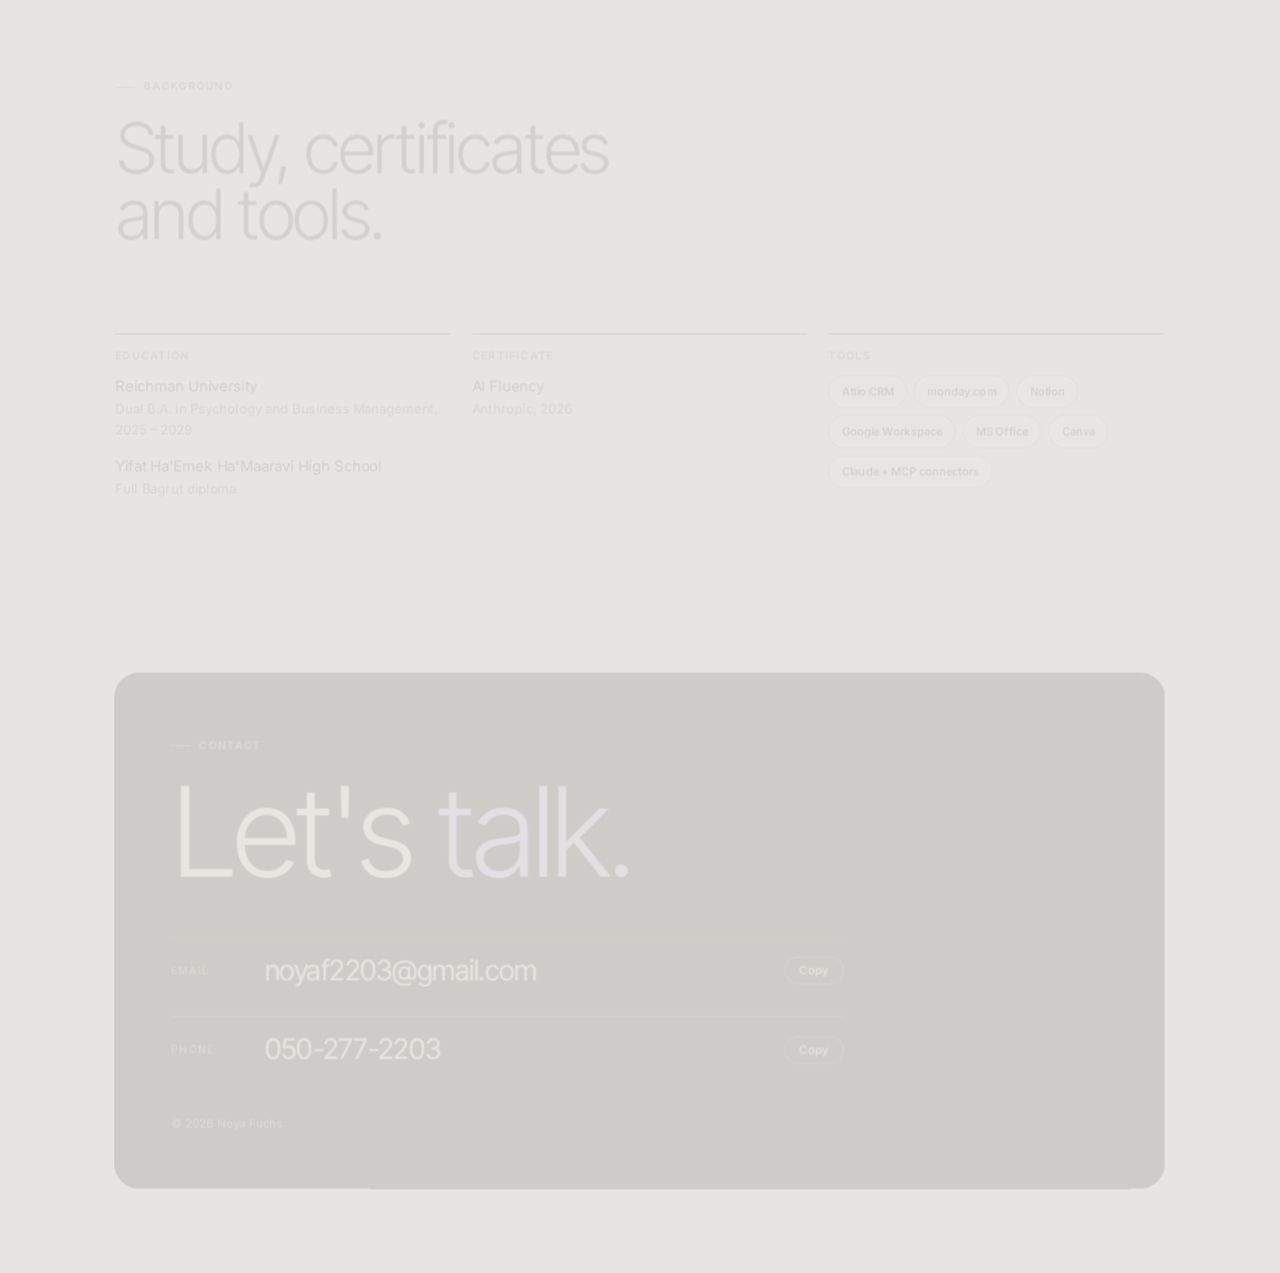
==== commit ebdb9d6d: "Dock: single Marketing item that stays active across Impact and Yoga Co-Authored-By: Claude Sonnet 5" ====
--- a/index.html
+++ b/index.html
@@ -26,8 +26,7 @@
 <nav class="dock" aria-label="Sections" id="dock">
   <a href="#home" data-nav>Home</a>
   <a href="#work" data-nav>Work</a>
-  <a href="#impact" data-nav>Impact</a>
-  <a href="#yoga" data-nav>Yoga</a>
+  <a href="#impact" data-nav>Marketing</a>
   <a href="#about" data-nav>About</a>
   <a href="#contact" data-nav>Contact</a>
 </nav>
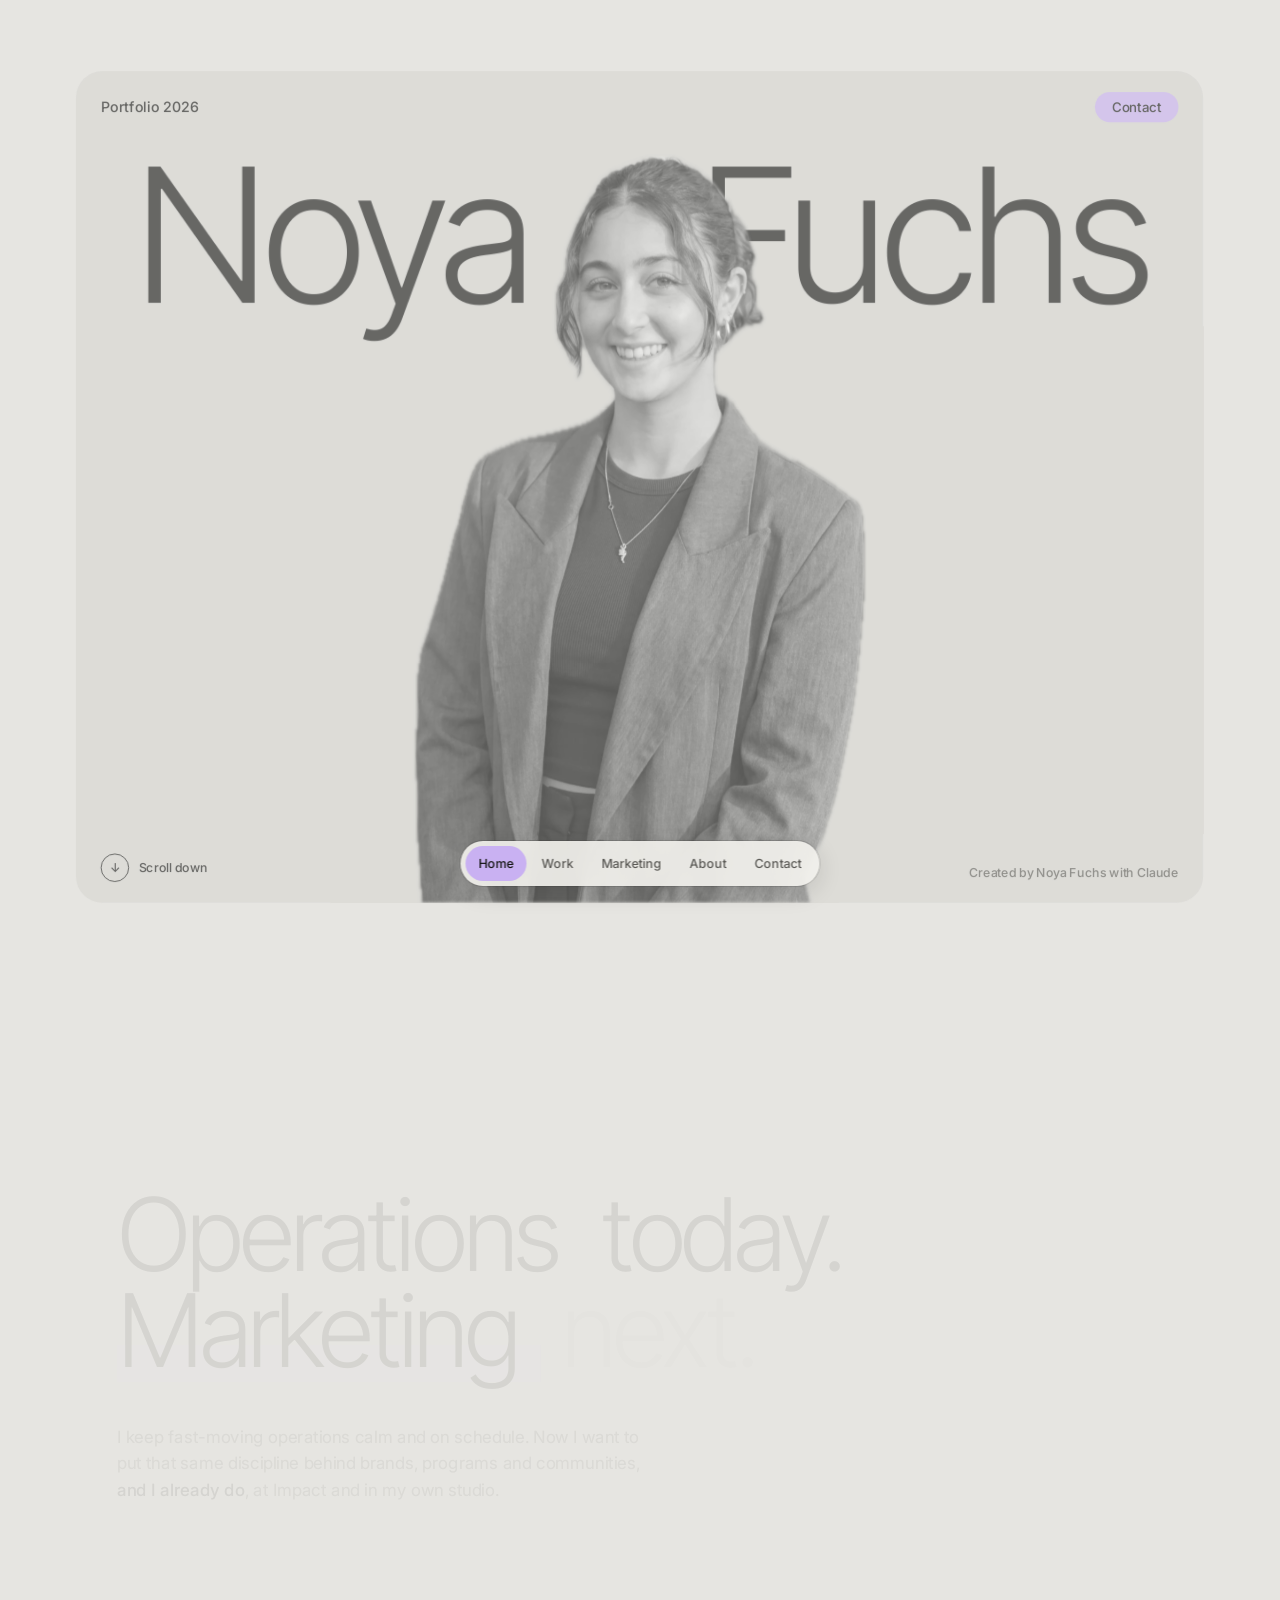
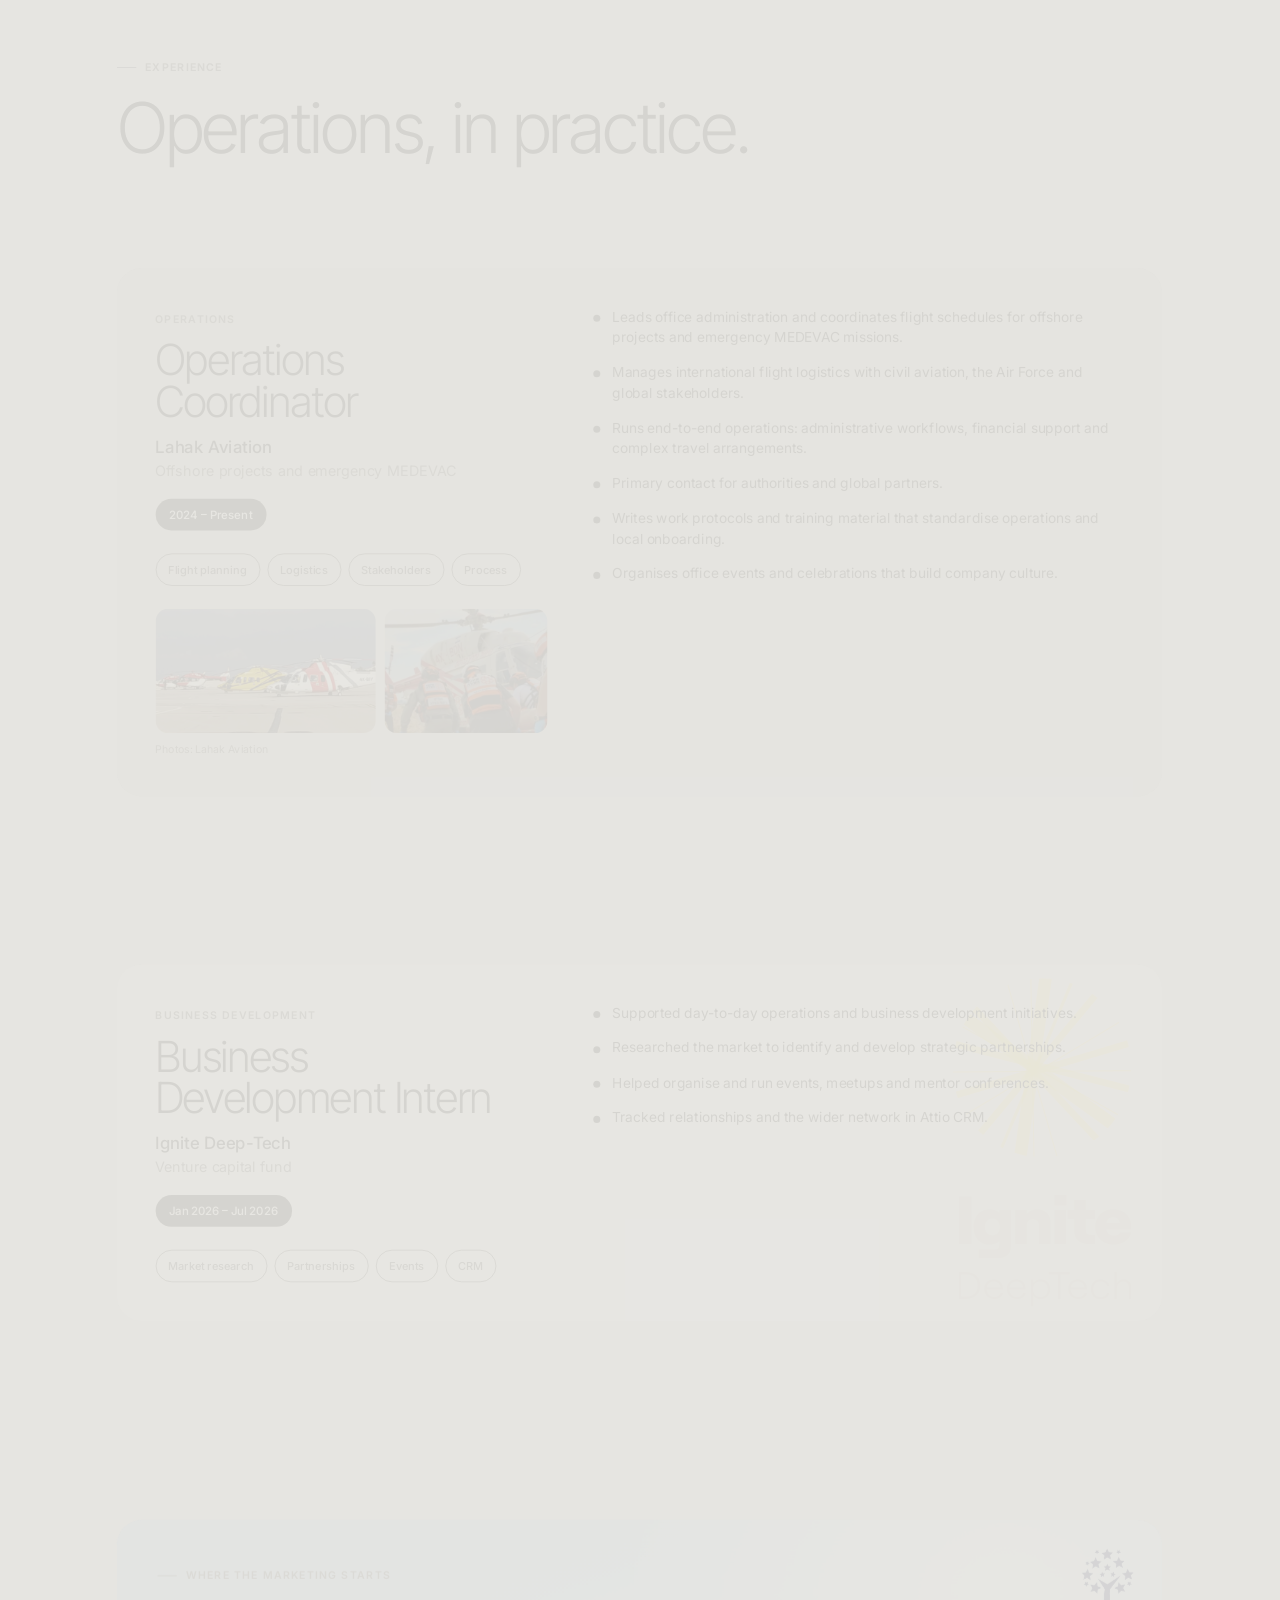
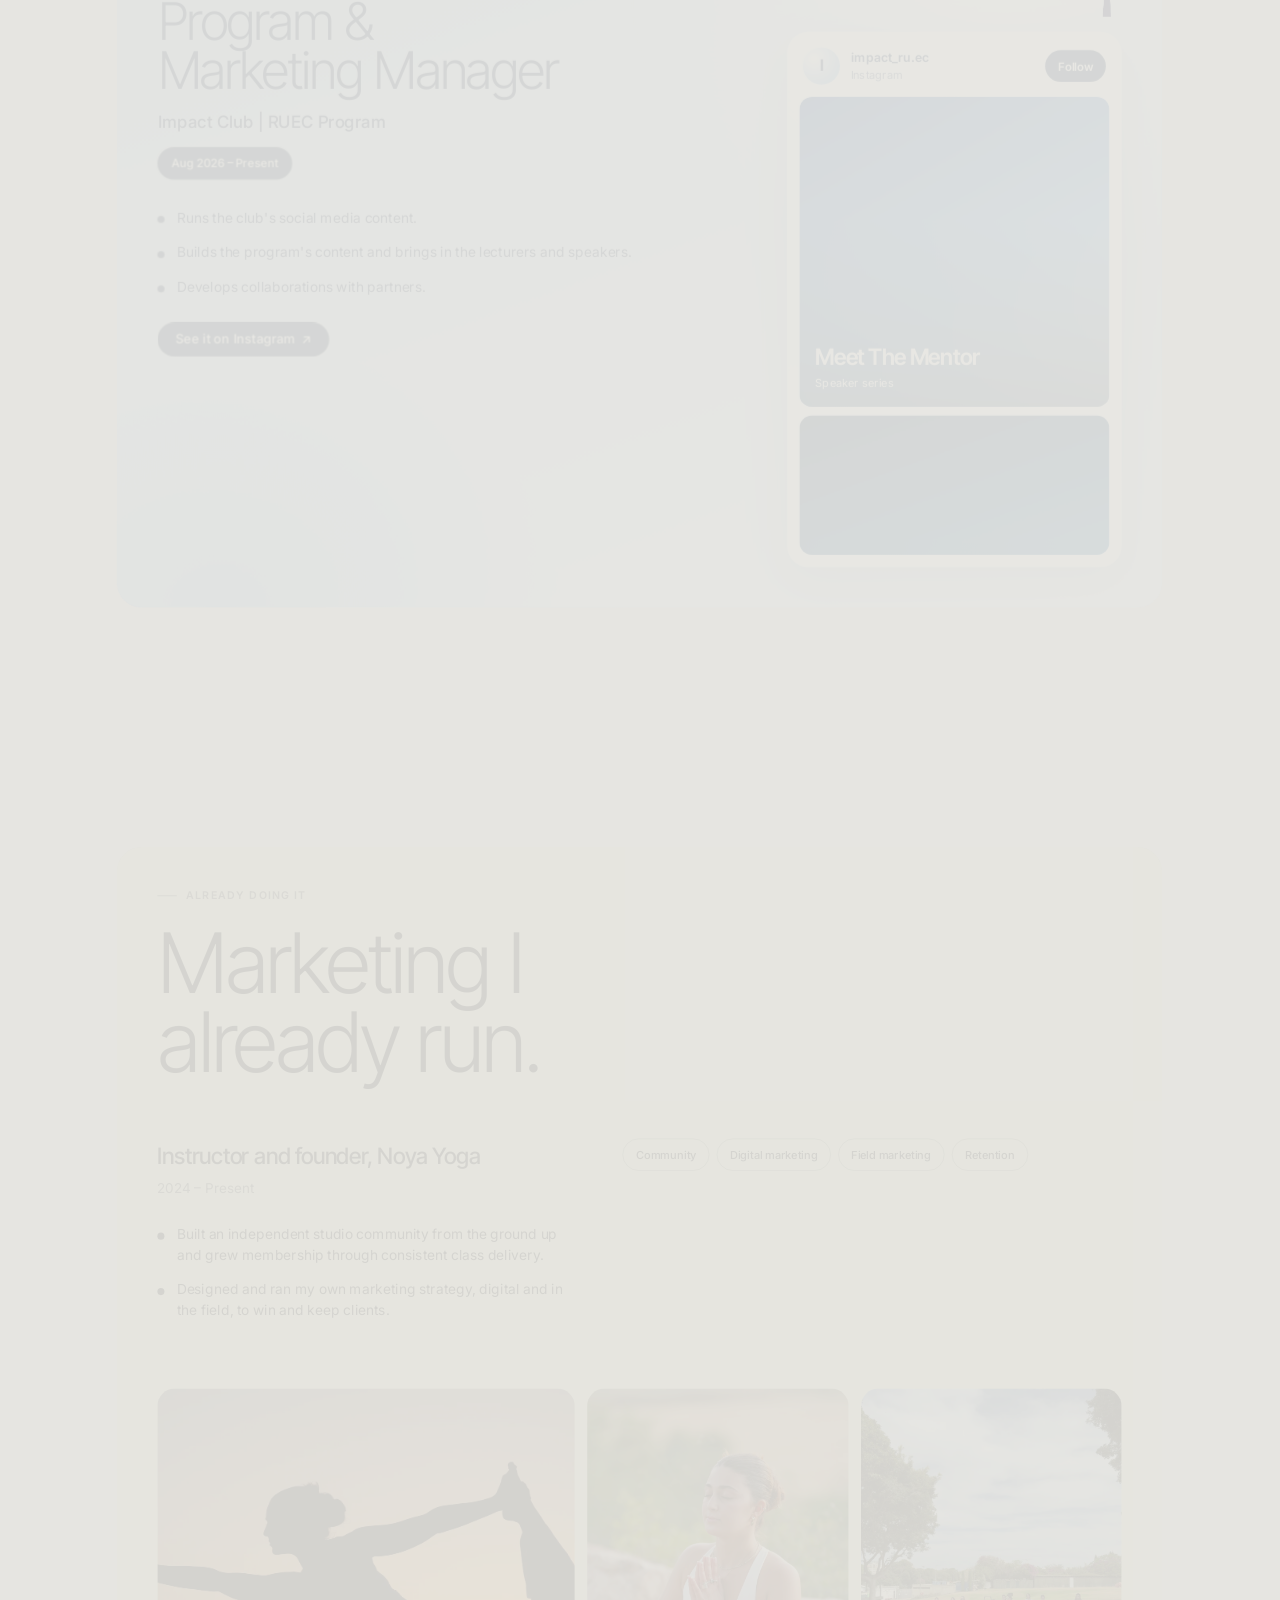
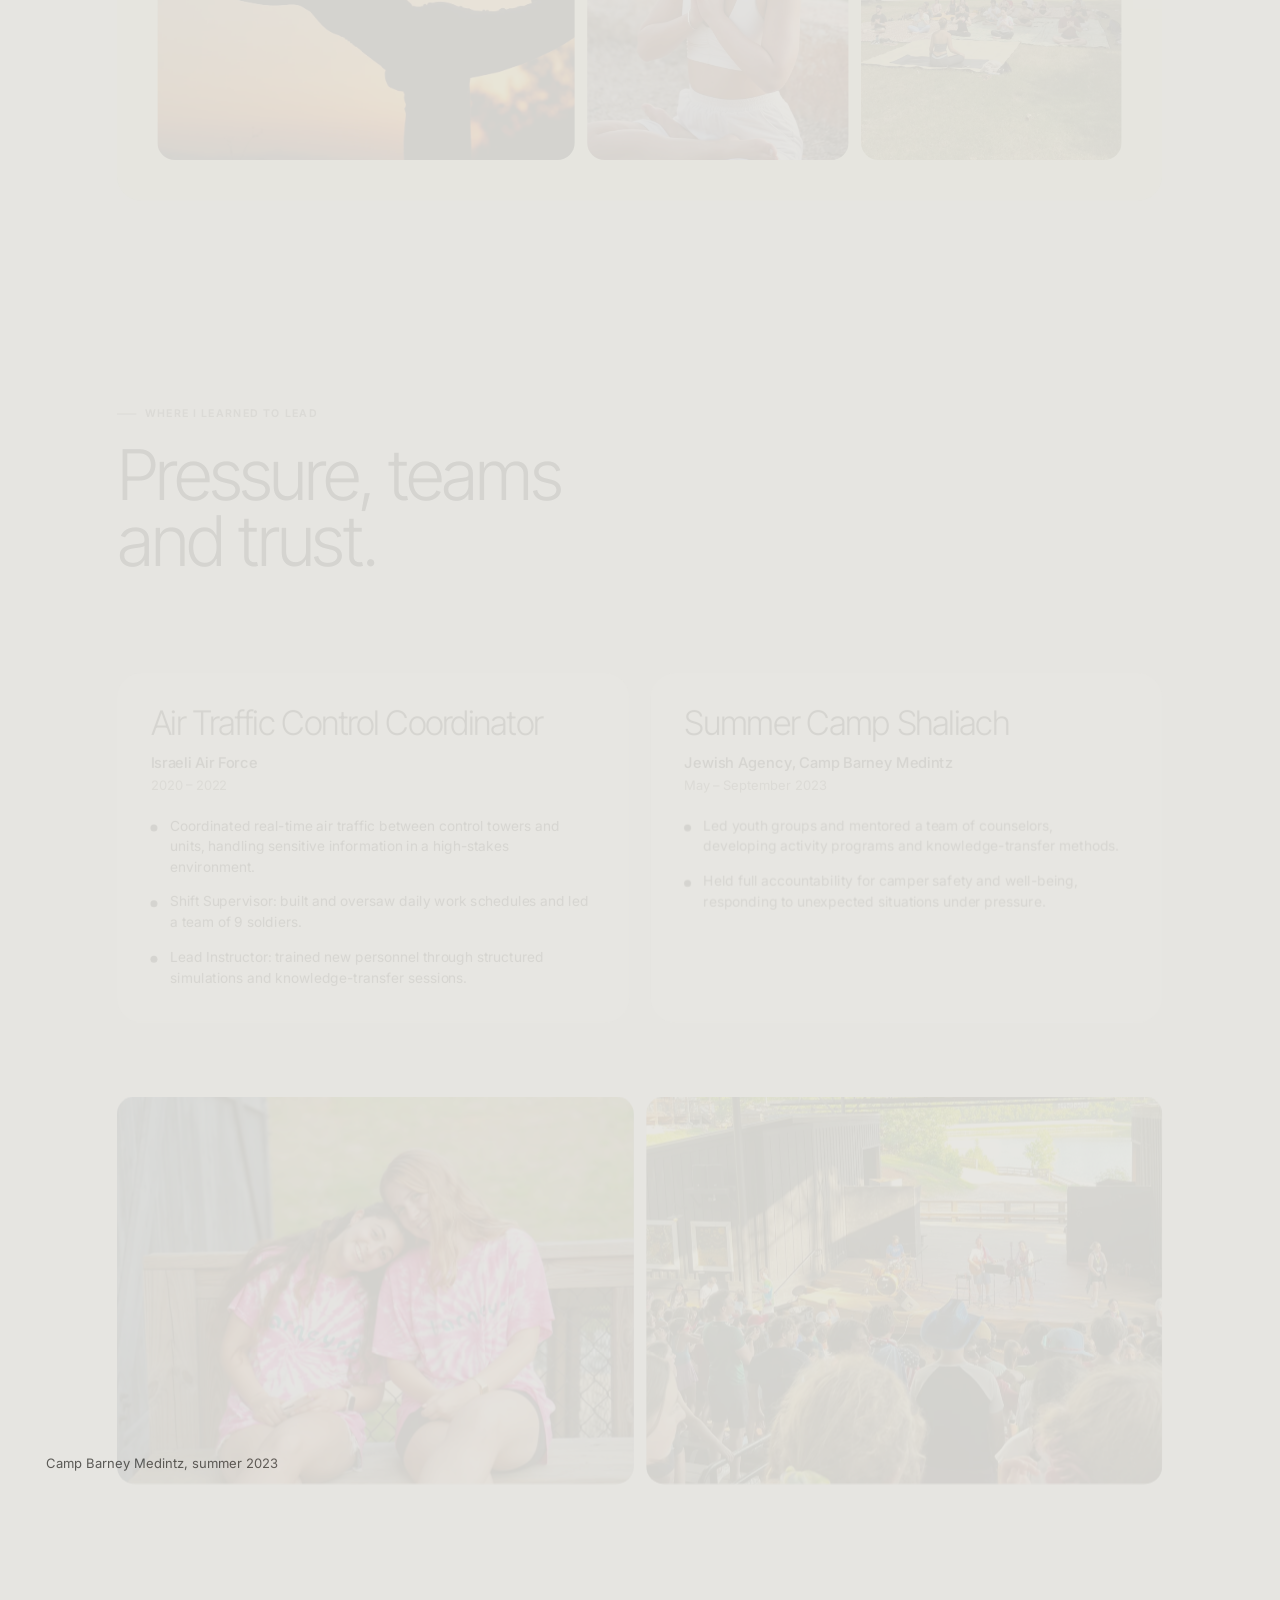
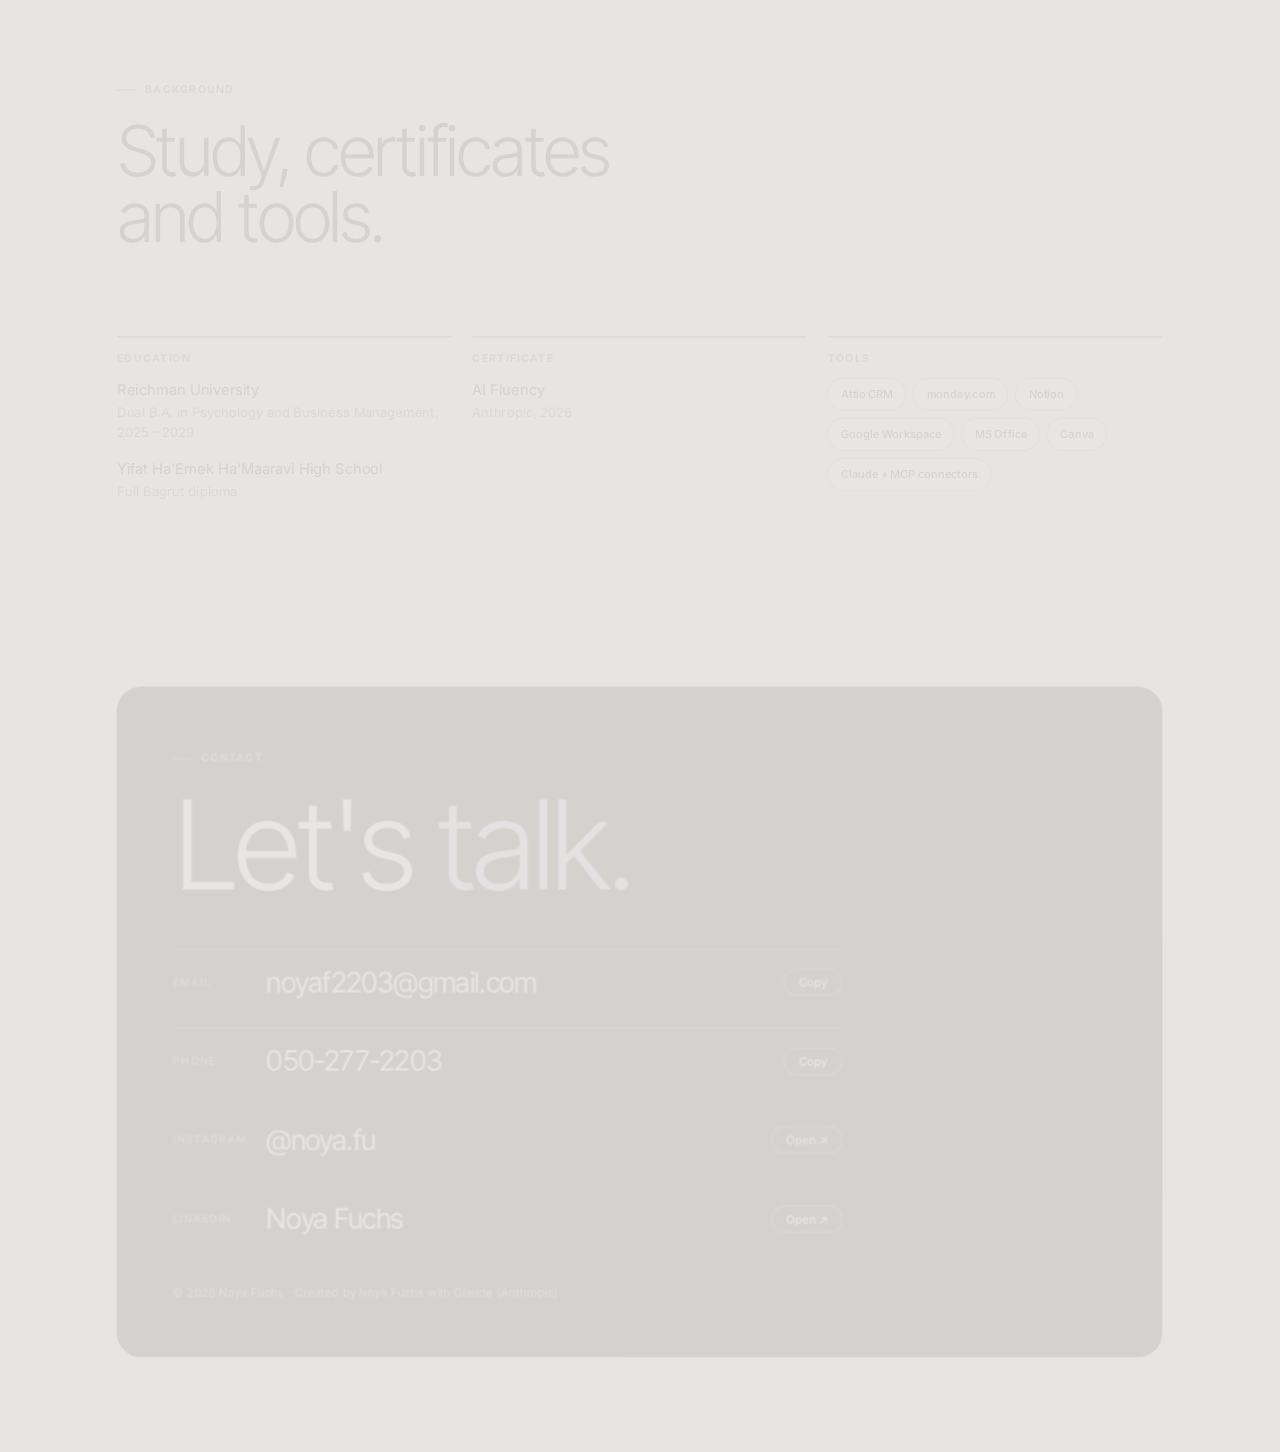
==== commit d37d3f94: "Add creator credit (hero + footer), Instagram and LinkedIn in Contact Co-Authored-By: Claude Sonnet " ====
--- a/index.html
+++ b/index.html
@@ -45,6 +45,7 @@
         <p class="hero__title" id="heroTitle">Operations Coordinator &amp; <em>Marketing to be</em></p>
         <p class="hero__meta" id="heroMeta"><strong>Reichman University</strong>Psychology &amp; Business Management</p>
         <div class="hero__scroll"><i aria-hidden="true">↓</i> Scroll down</div>
+        <p class="hero__credit">Created by Noya Fuchs with Claude</p>
       </div>
       <p class="hero__titleMobile">Operations Coordinator &amp; <em>Marketing to be</em></p>
     </div>
@@ -260,8 +261,18 @@
             <a class="crow__v" id="phoneText" data-config="phone" href="tel:0502772203" style="text-decoration:none">050-277-2203</a>
             <button type="button" data-copy="0502772203">Copy</button>
           </div>
-        </div>
-        <p class="foot">© 2026 Noya Fuchs</p>
+          <div class="crow" data-reveal>
+            <span class="crow__k">Instagram</span>
+            <a class="crow__v" href="https://www.instagram.com/noya.fu" target="_blank" rel="noopener" style="text-decoration:none">@noya.fu</a>
+            <a class="crow__open" href="https://www.instagram.com/noya.fu" target="_blank" rel="noopener">Open <span aria-hidden="true">↗</span></a>
+          </div>
+          <div class="crow" data-reveal>
+            <span class="crow__k">LinkedIn</span>
+            <a class="crow__v" href="https://www.linkedin.com/in/noya-fuchs-438705399" target="_blank" rel="noopener" style="text-decoration:none">Noya Fuchs</a>
+            <a class="crow__open" href="https://www.linkedin.com/in/noya-fuchs-438705399" target="_blank" rel="noopener">Open <span aria-hidden="true">↗</span></a>
+          </div>
+        </div>
+        <p class="foot">© 2026 Noya Fuchs · Created by Noya Fuchs with Claude (Anthropic)</p>
       </div>
     </div>
   </section>
--- a/css/styles.css
+++ b/css/styles.css
@@ -364,3 +364,26 @@
 }
 @media (max-width: 899px) { .impact__logo { height: 42px; top: 20px; right: 18px; } }
 @media (min-width: 900px) { .impact__feed { margin-top: calc(clamp(54px, 6vw, 84px) + 4px); } }
+
+/* Credit line in the bottom-right corner of the hero card */
+.hero__credit {
+  position: absolute; z-index: 4; right: 26px; bottom: 22px; font-size: 13px; font-weight: 500; color: var(--muted); text-align: right;
+}
+@media (max-width: 899px) { .hero__credit { right: 16px; bottom: 20px; font-size: 11.5px; max-width: 42%; line-height: 1.3; } }
+@media (max-width: 899px) and (max-height: 520px) and (orientation: landscape) { .hero__credit { max-width: none; font-size: 12px; } }
+
+/* Links in the contact card (Instagram, LinkedIn) */
+.crow__open {
+  background: transparent; color: var(--paper); border: 1px solid rgba(243, 242, 238, 0.4); border-radius: 999px; padding: 8px 16px;
+  font: 500 13px/1 var(--font-body); text-decoration: none; white-space: nowrap;
+}
+.crow__open:hover { background: var(--accent-on-dark); color: var(--ink); border-color: var(--accent-on-dark); }
+@media (max-width: 899px) {
+  .hero__credit { background: rgba(243, 242, 238, 0.9); color: var(--ink); padding: 6px 12px; border-radius: 999px; text-align: center; }
+}
+@media (max-width: 600px) {
+  .crow { gap: 10px 12px; }
+  .crow__k { flex: 1; width: auto; order: 1; }
+  .crow button, .crow__open { order: 2; }
+  .crow__v { order: 3; flex: 1 0 100%; font-size: 1.3rem; }
+}
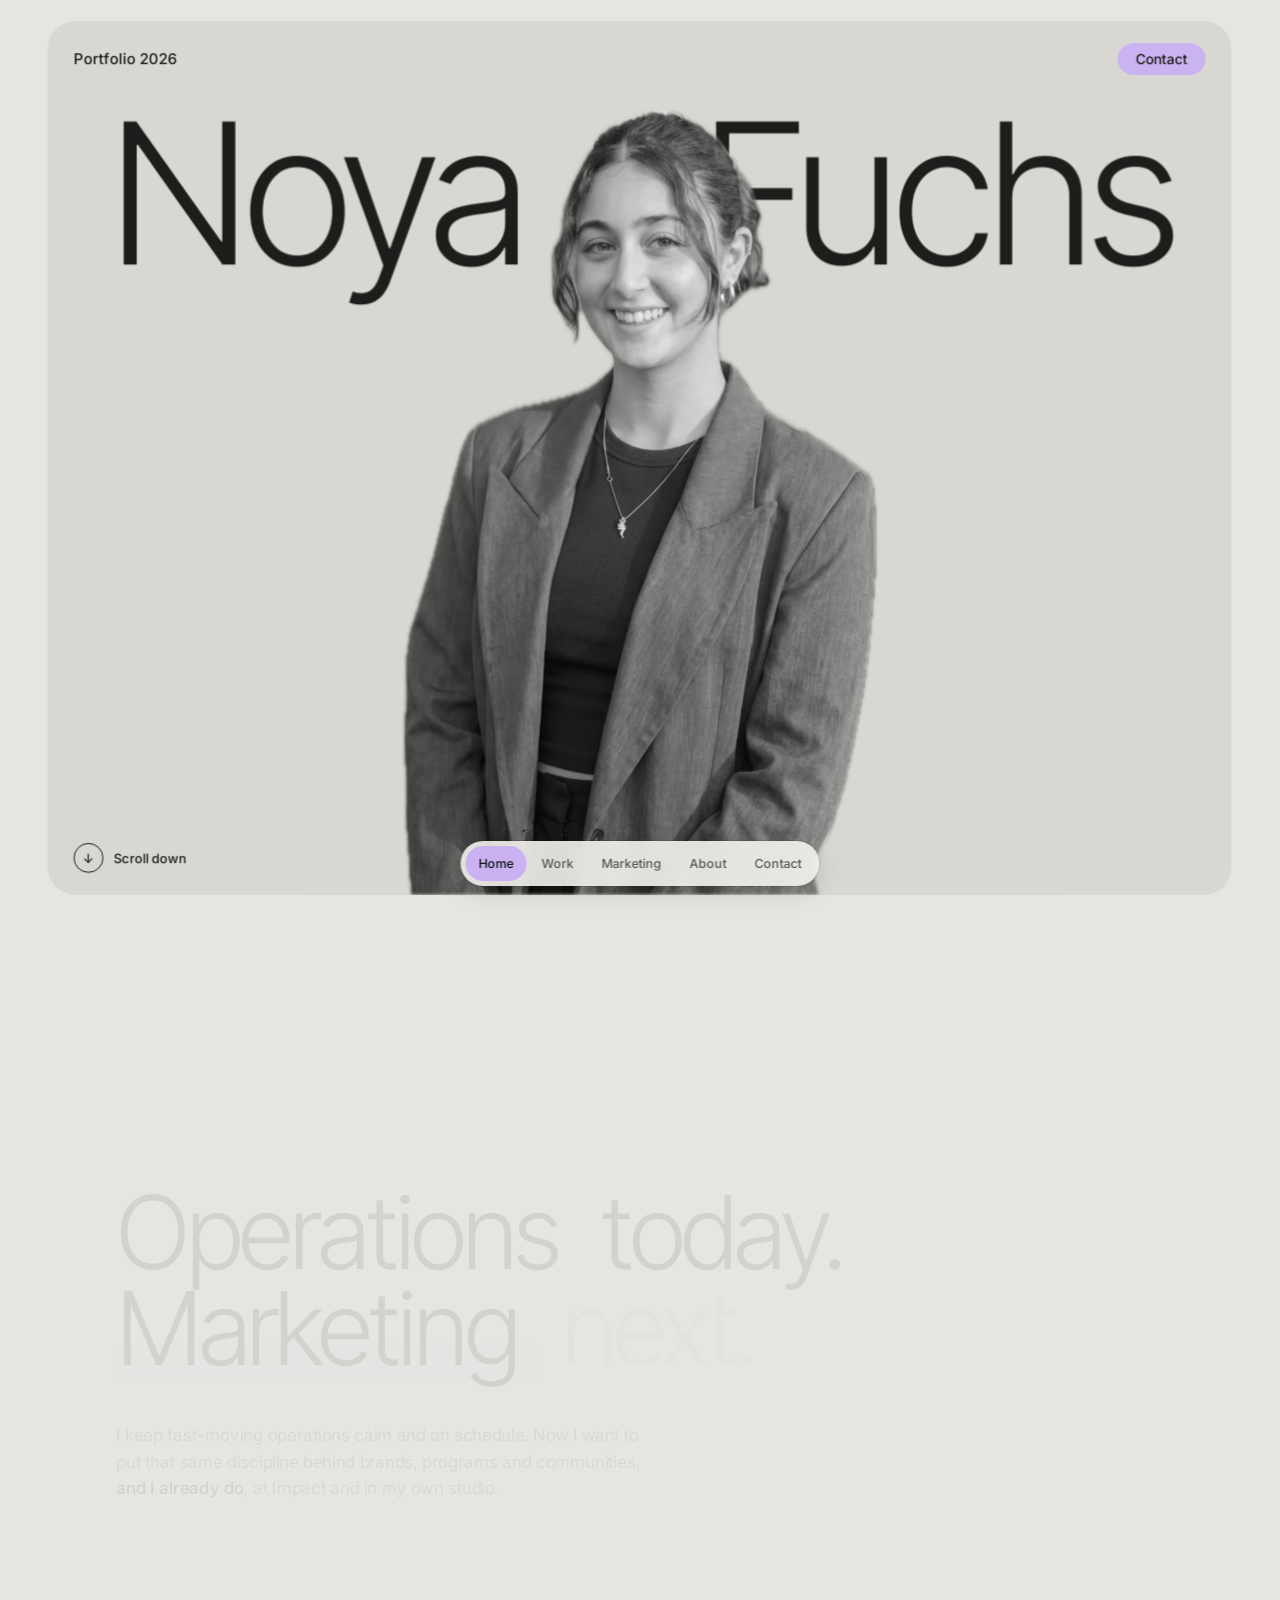
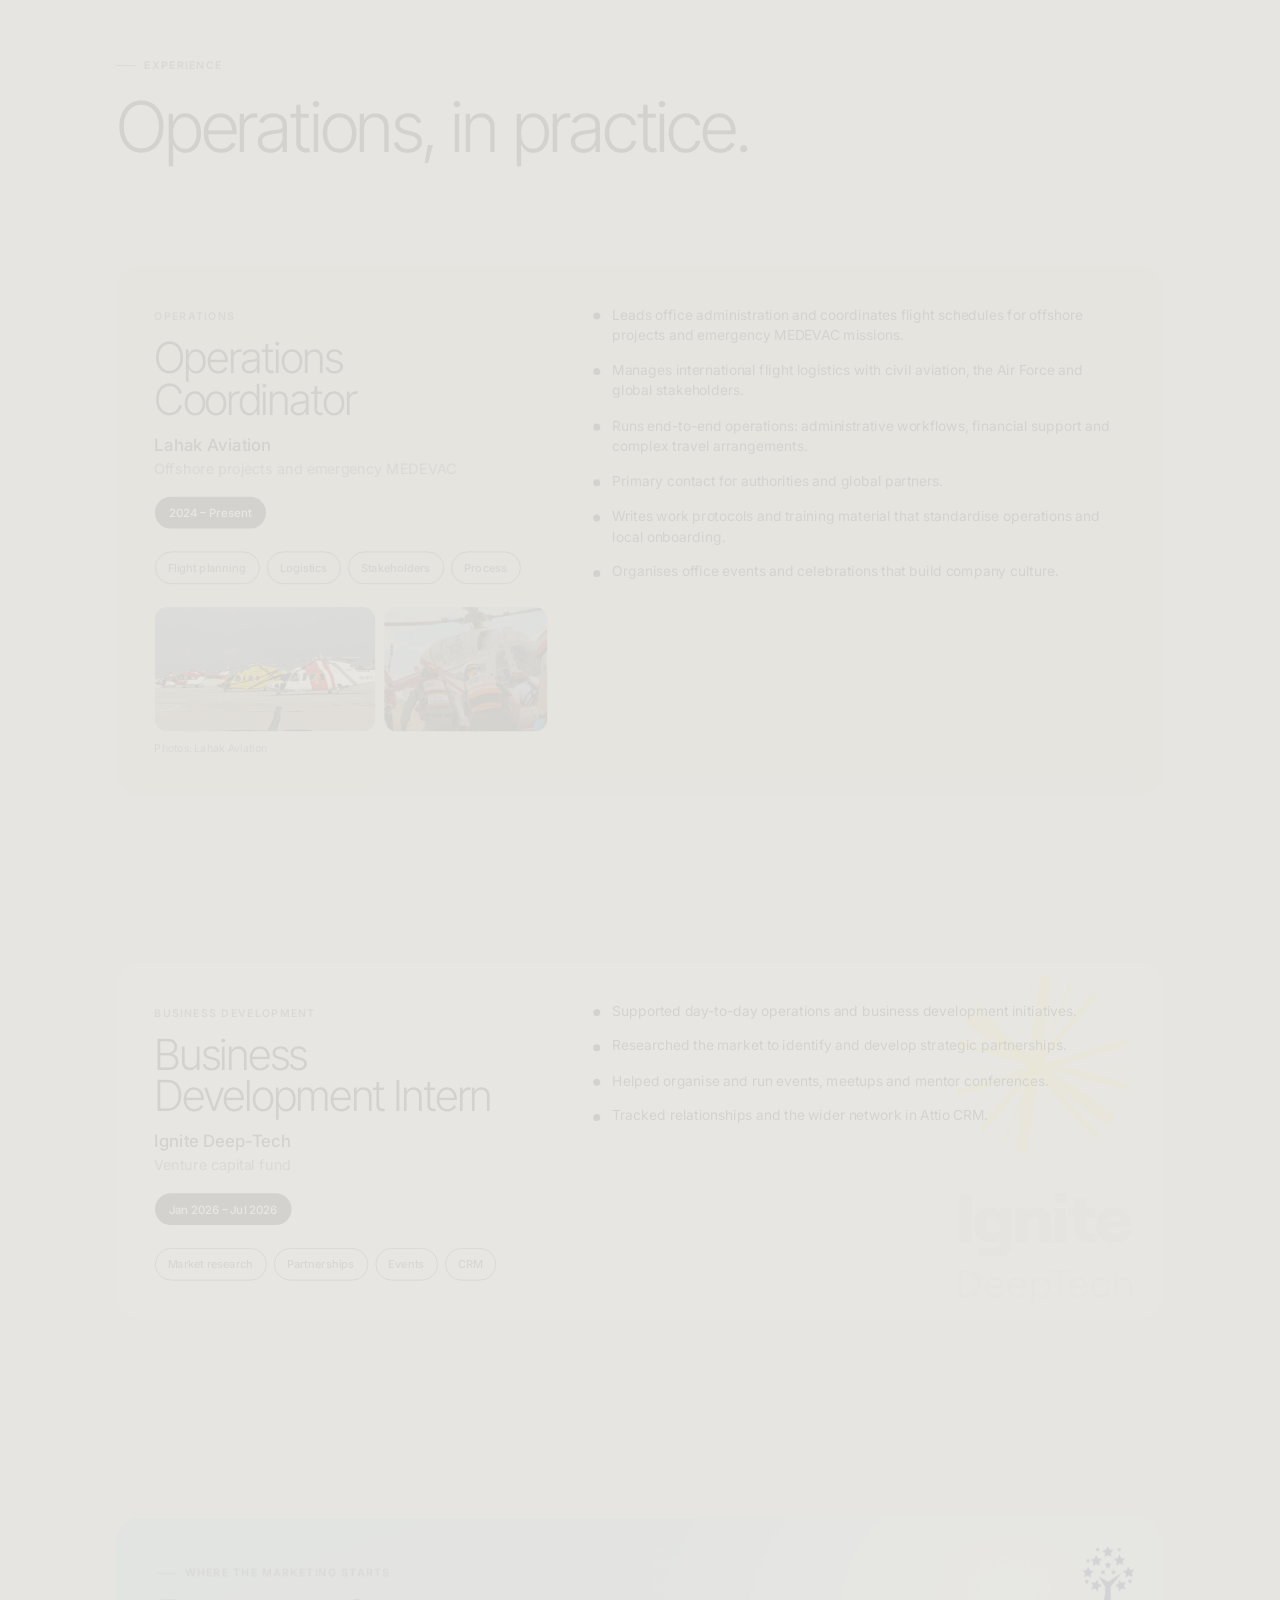
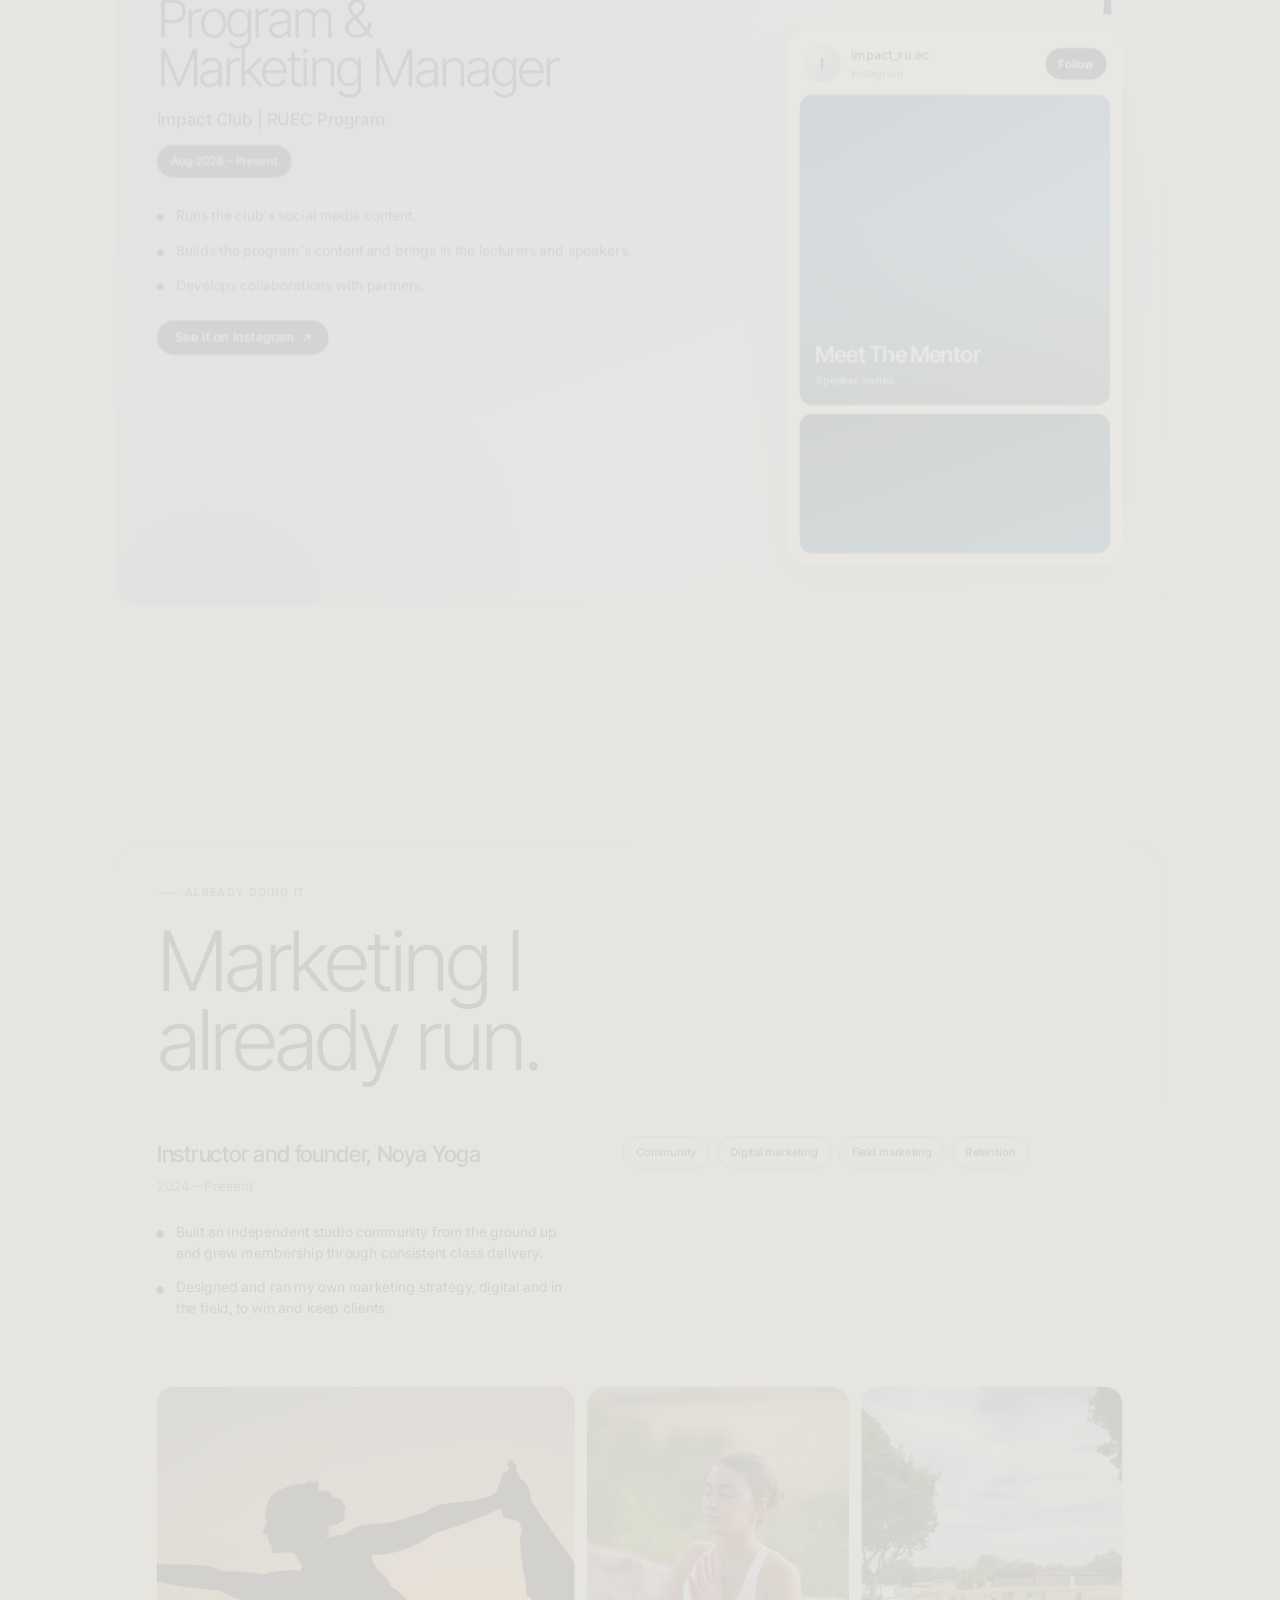
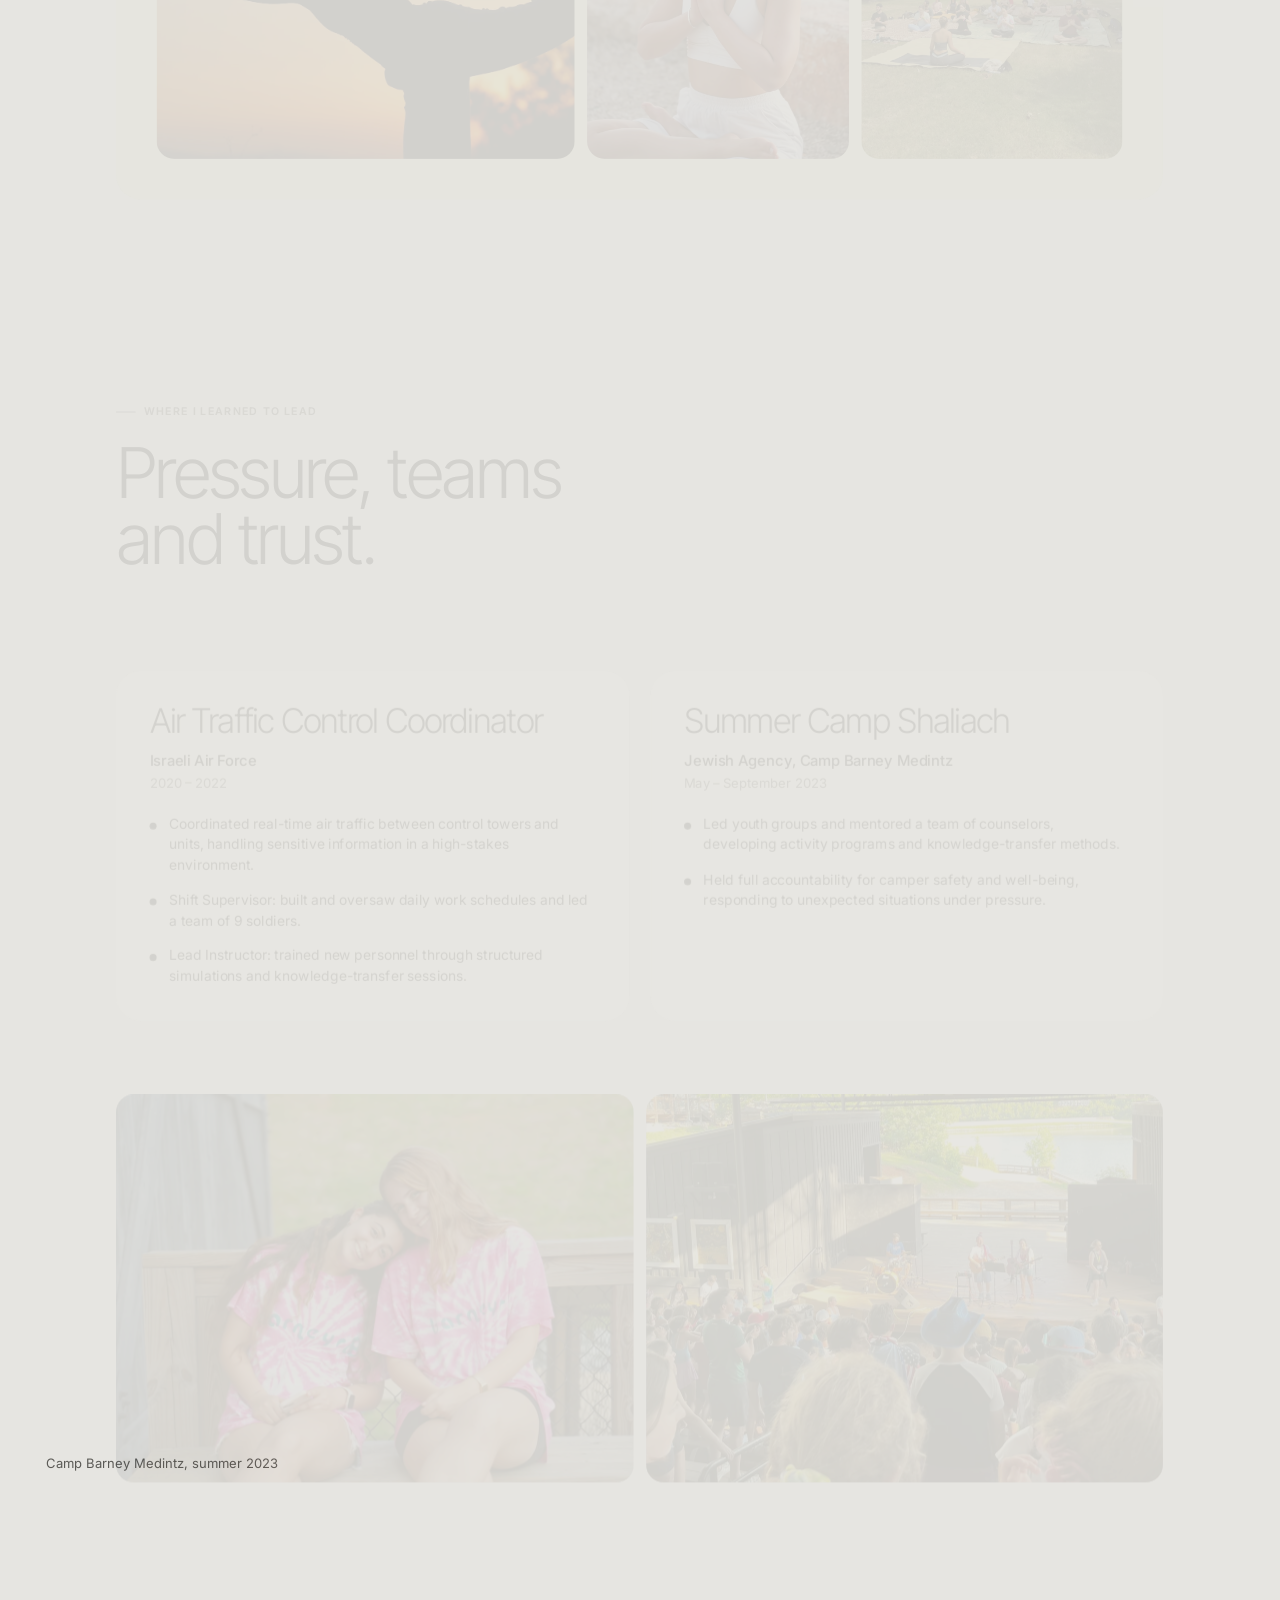
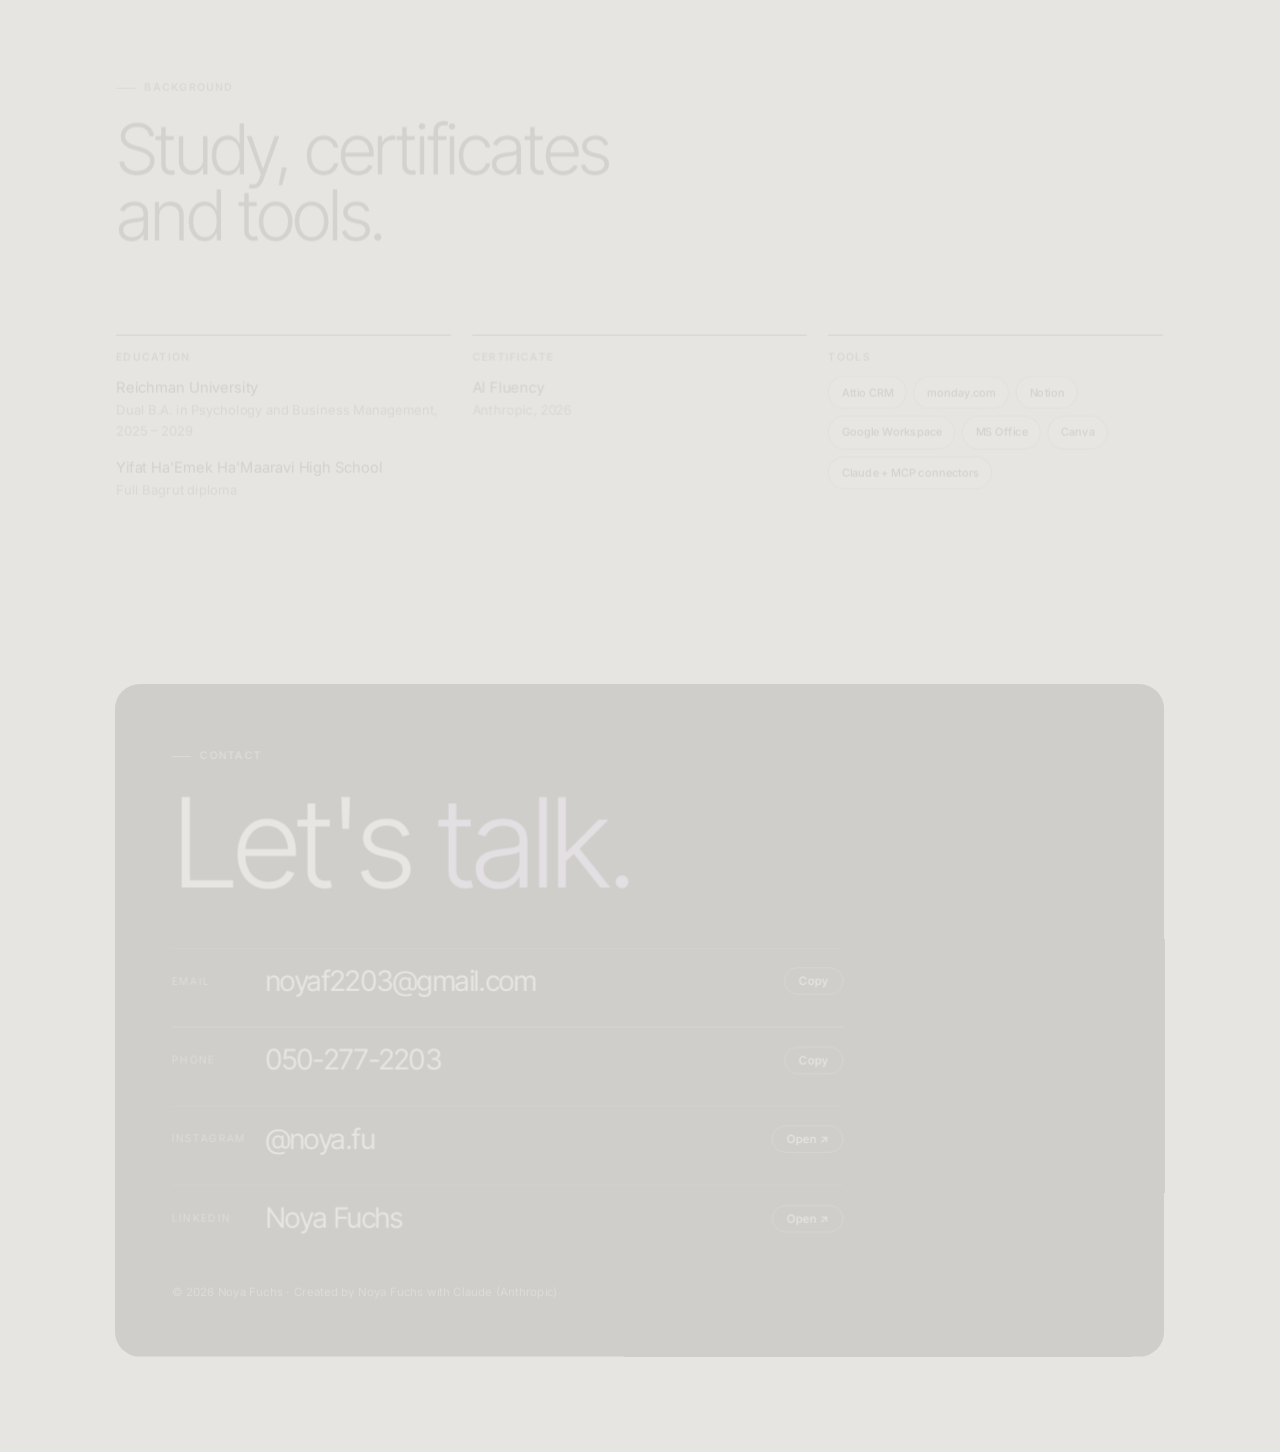
==== commit cf918eaa: "Remove creator credit from the hero card (kept in the footer) Co-Authored-By: Claude Sonnet 5.5 <nor" ====
--- a/index.html
+++ b/index.html
@@ -45,7 +45,6 @@
         <p class="hero__title" id="heroTitle">Operations Coordinator &amp; <em>Marketing to be</em></p>
         <p class="hero__meta" id="heroMeta"><strong>Reichman University</strong>Psychology &amp; Business Management</p>
         <div class="hero__scroll"><i aria-hidden="true">↓</i> Scroll down</div>
-        <p class="hero__credit">Created by Noya Fuchs with Claude</p>
       </div>
       <p class="hero__titleMobile">Operations Coordinator &amp; <em>Marketing to be</em></p>
     </div>
--- a/css/styles.css
+++ b/css/styles.css
@@ -365,22 +365,12 @@
 @media (max-width: 899px) { .impact__logo { height: 42px; top: 20px; right: 18px; } }
 @media (min-width: 900px) { .impact__feed { margin-top: calc(clamp(54px, 6vw, 84px) + 4px); } }
 
-/* Credit line in the bottom-right corner of the hero card */
-.hero__credit {
-  position: absolute; z-index: 4; right: 26px; bottom: 22px; font-size: 13px; font-weight: 500; color: var(--muted); text-align: right;
-}
-@media (max-width: 899px) { .hero__credit { right: 16px; bottom: 20px; font-size: 11.5px; max-width: 42%; line-height: 1.3; } }
-@media (max-width: 899px) and (max-height: 520px) and (orientation: landscape) { .hero__credit { max-width: none; font-size: 12px; } }
-
 /* Links in the contact card (Instagram, LinkedIn) */
 .crow__open {
   background: transparent; color: var(--paper); border: 1px solid rgba(243, 242, 238, 0.4); border-radius: 999px; padding: 8px 16px;
   font: 500 13px/1 var(--font-body); text-decoration: none; white-space: nowrap;
 }
 .crow__open:hover { background: var(--accent-on-dark); color: var(--ink); border-color: var(--accent-on-dark); }
-@media (max-width: 899px) {
-  .hero__credit { background: rgba(243, 242, 238, 0.9); color: var(--ink); padding: 6px 12px; border-radius: 999px; text-align: center; }
-}
 @media (max-width: 600px) {
   .crow { gap: 10px 12px; }
   .crow__k { flex: 1; width: auto; order: 1; }
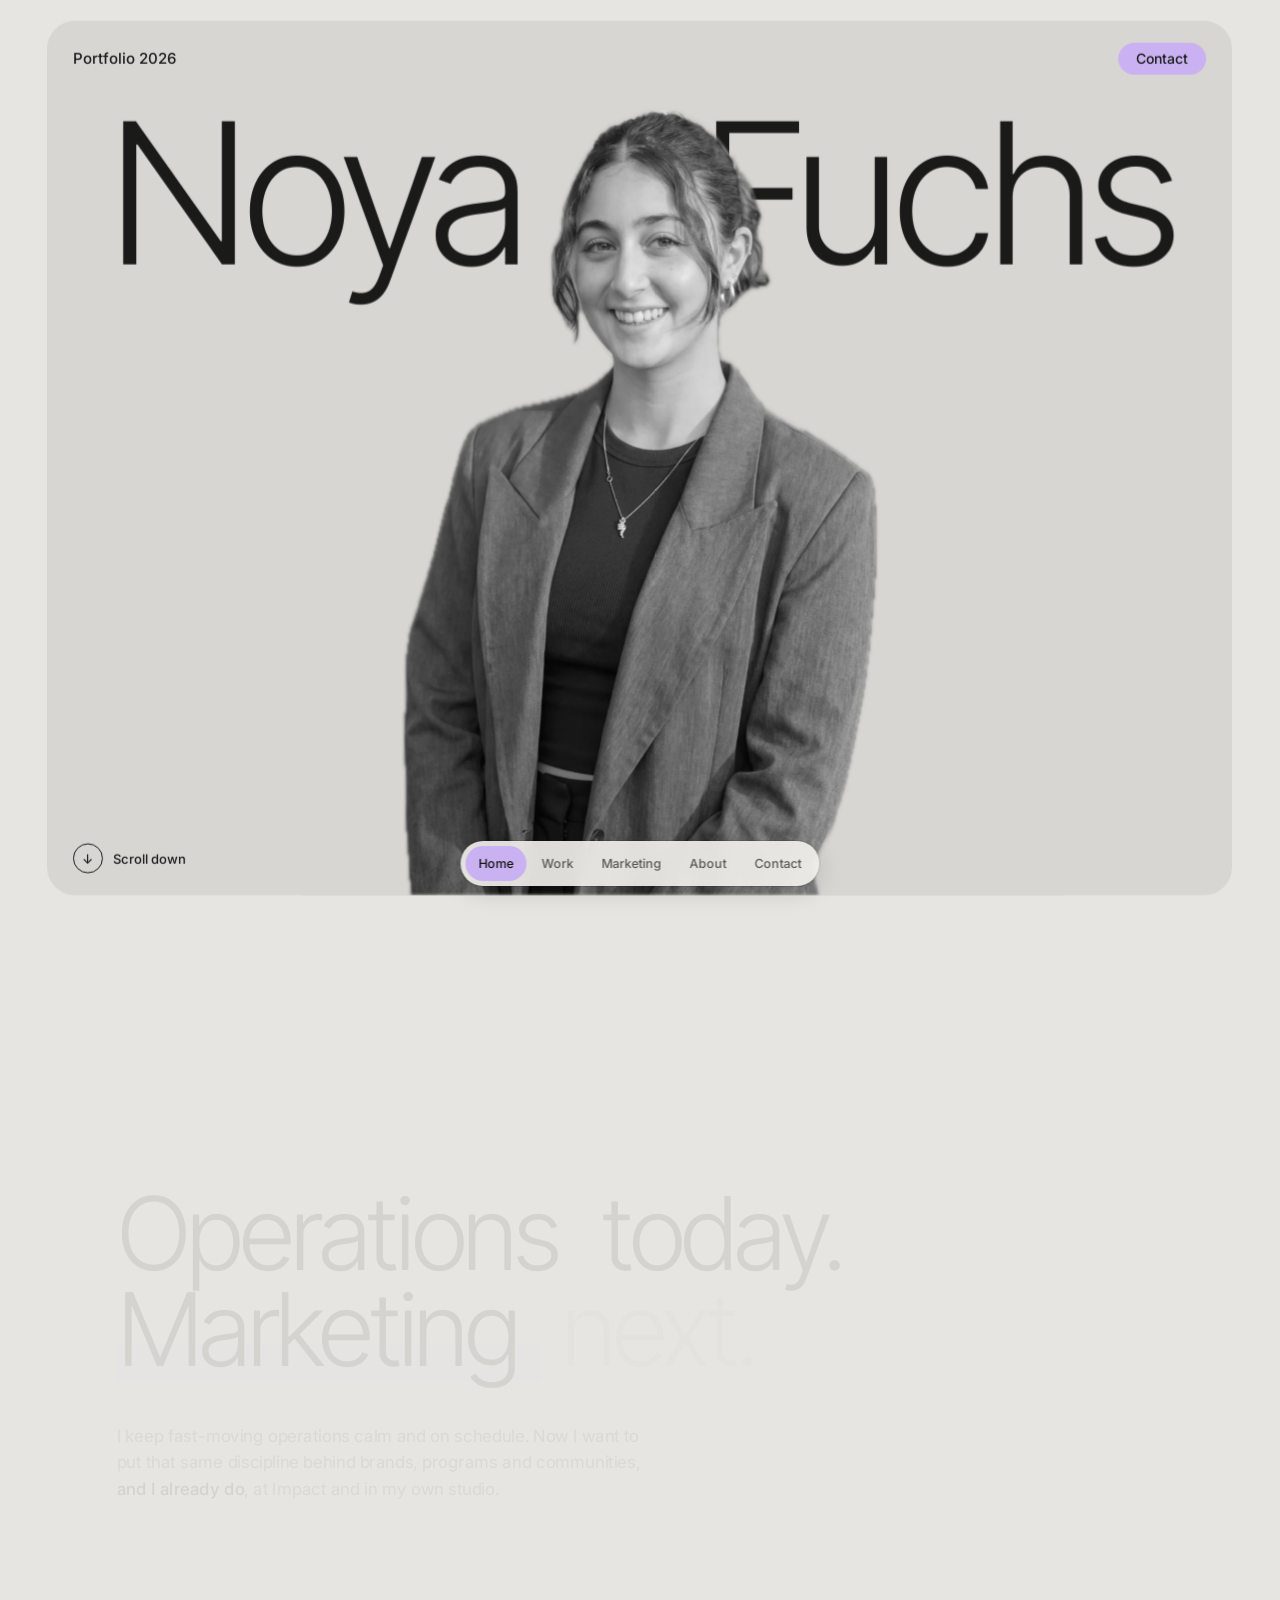
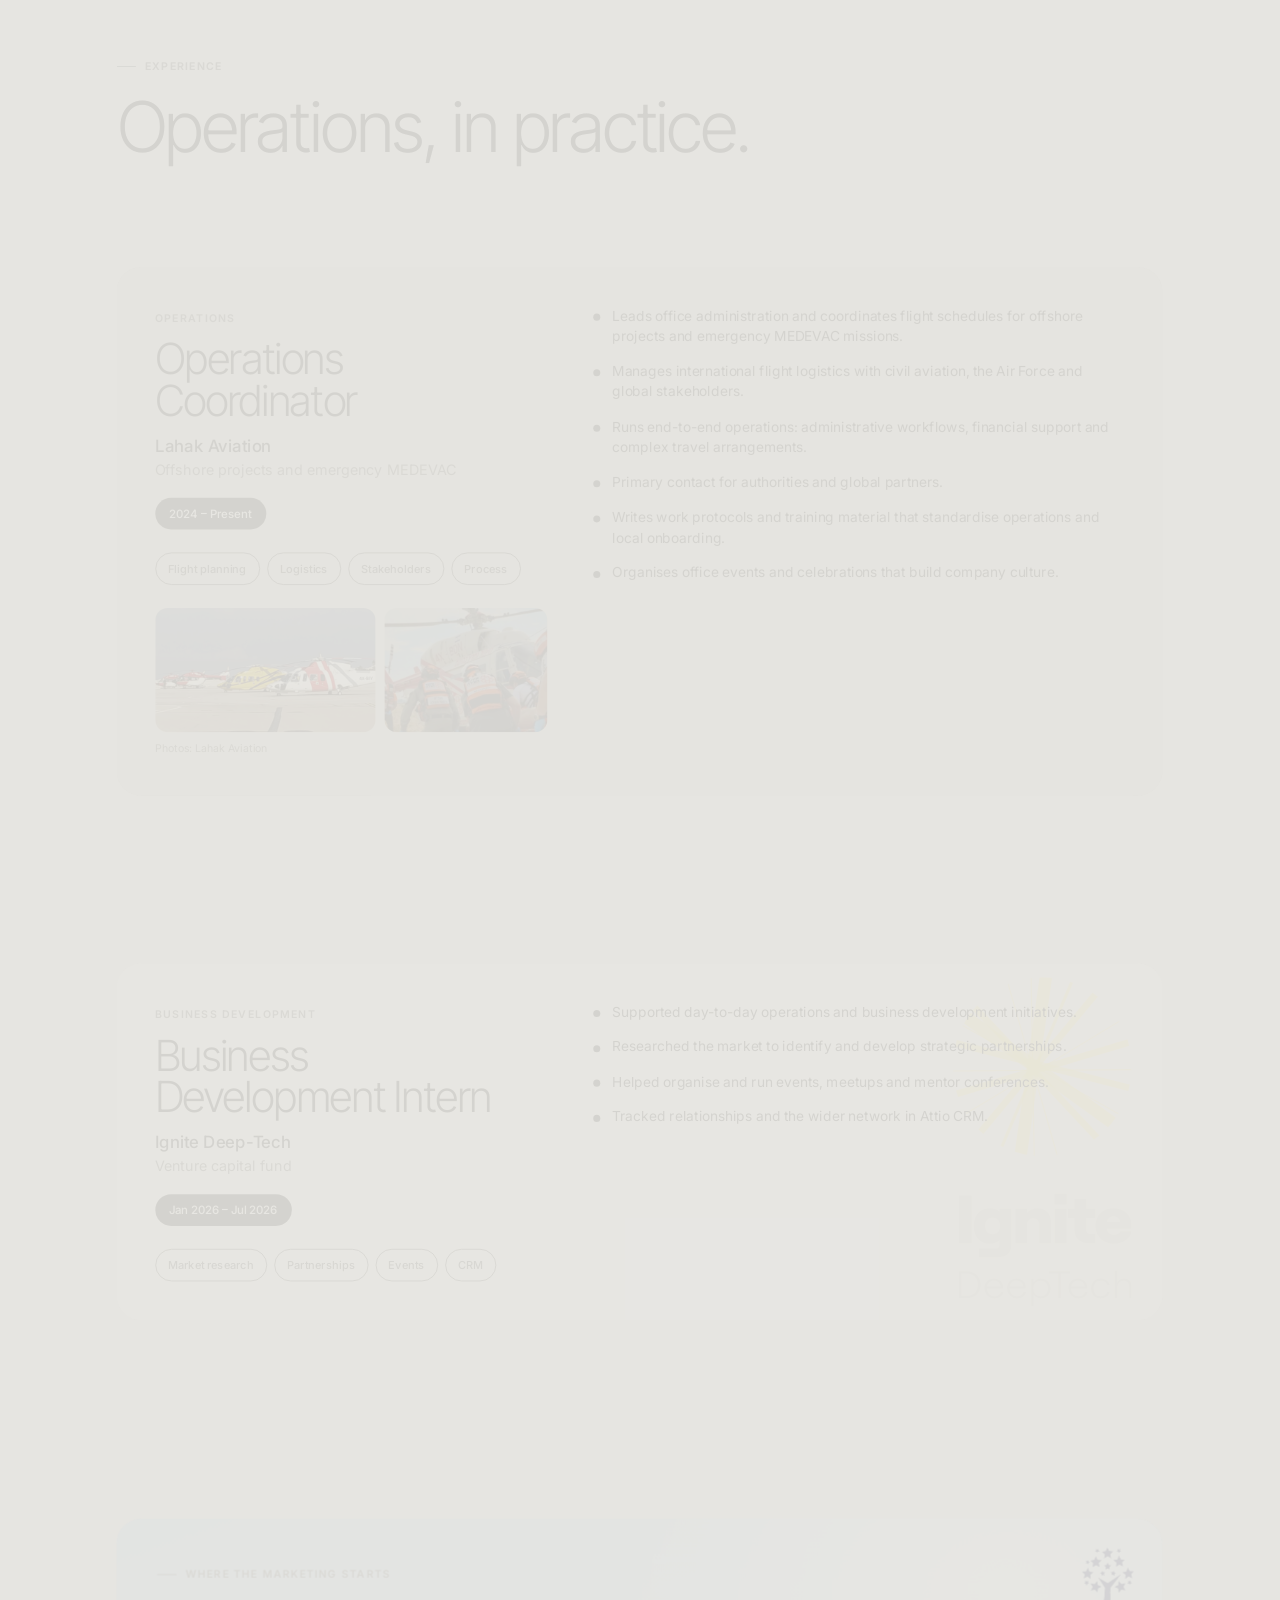
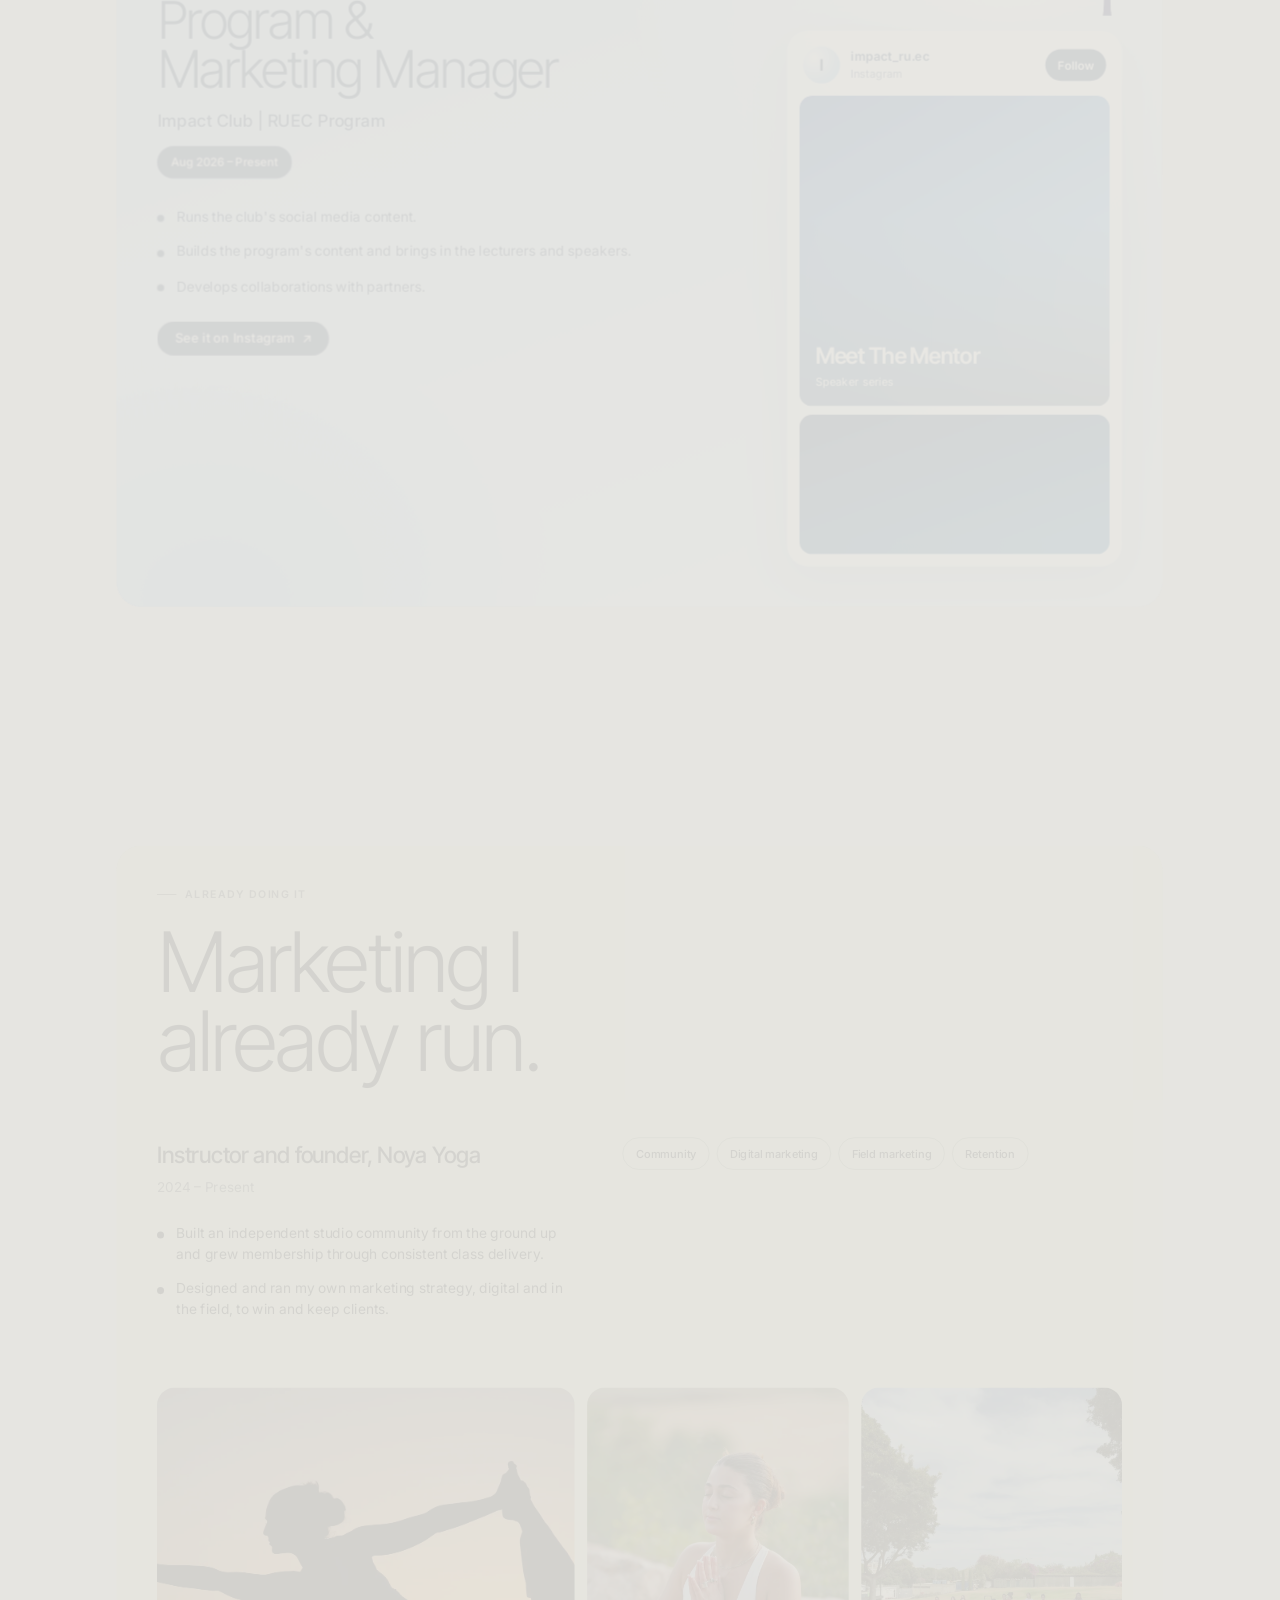
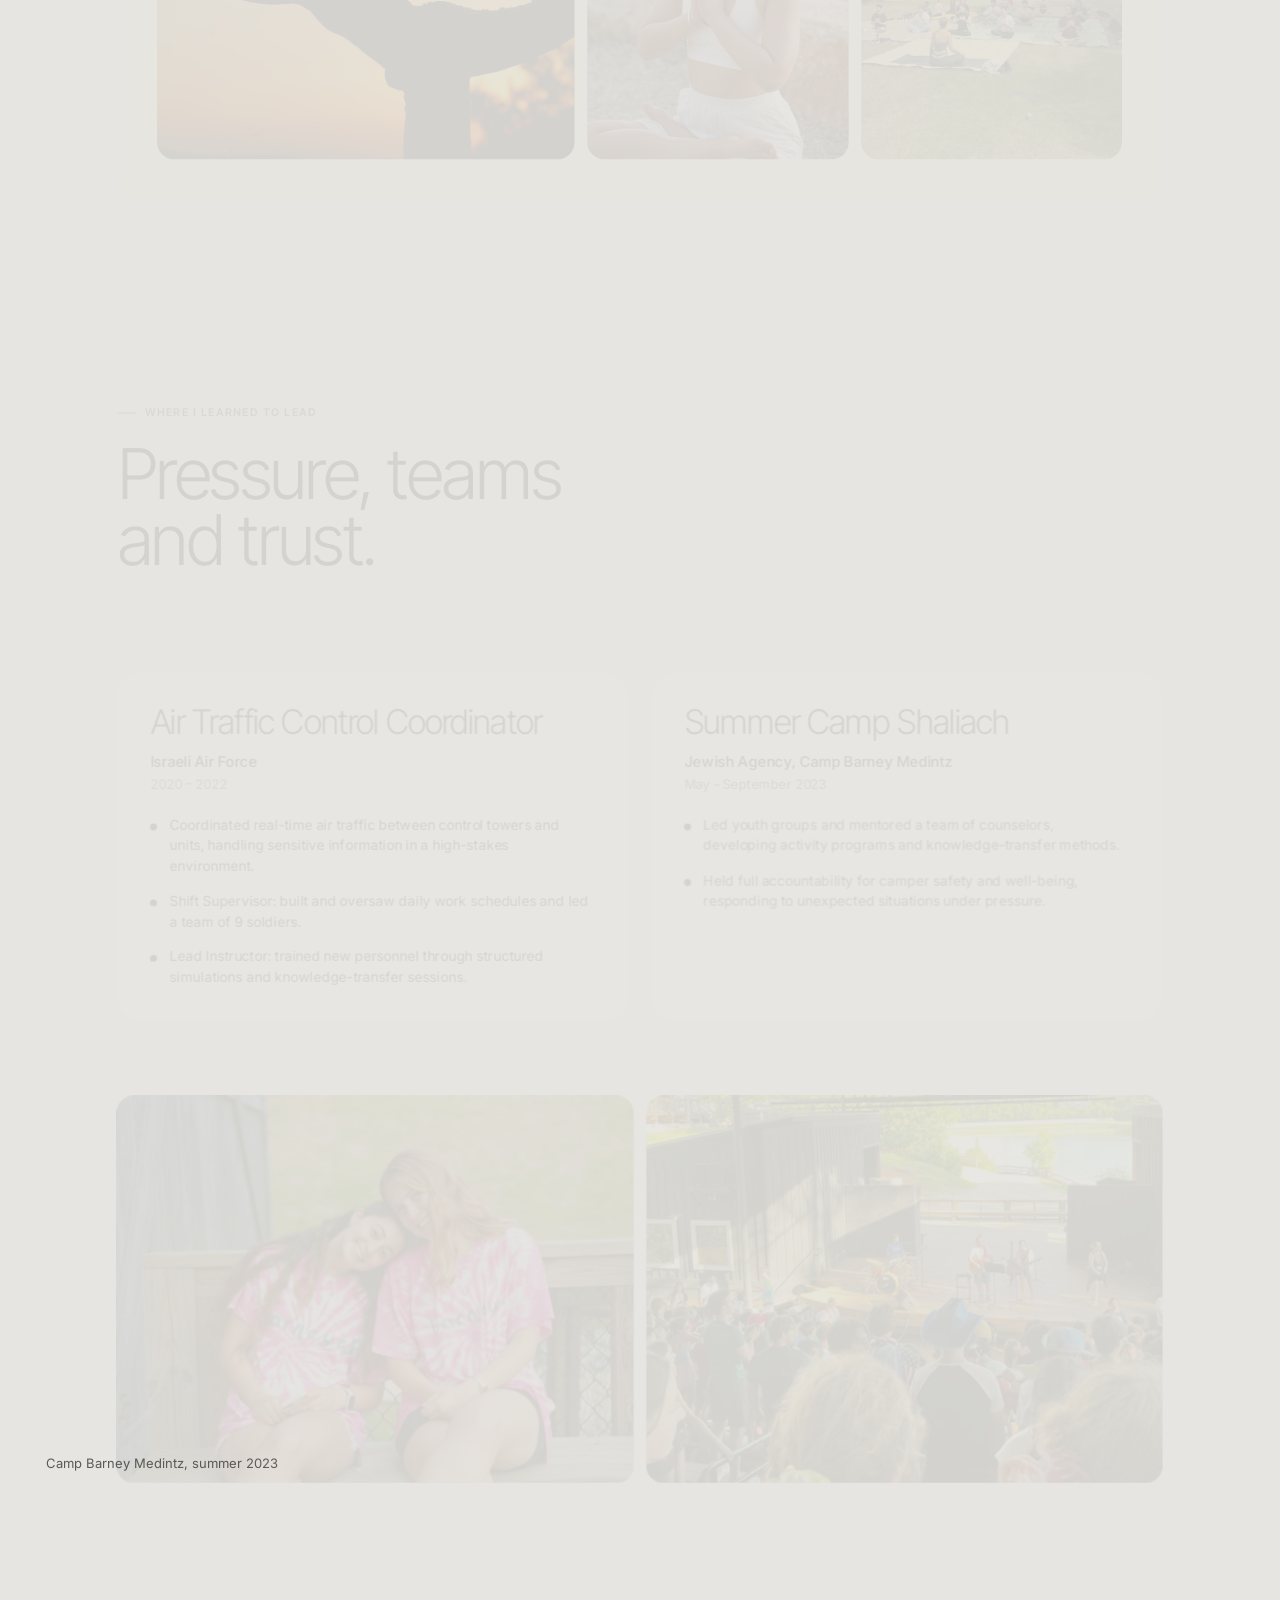
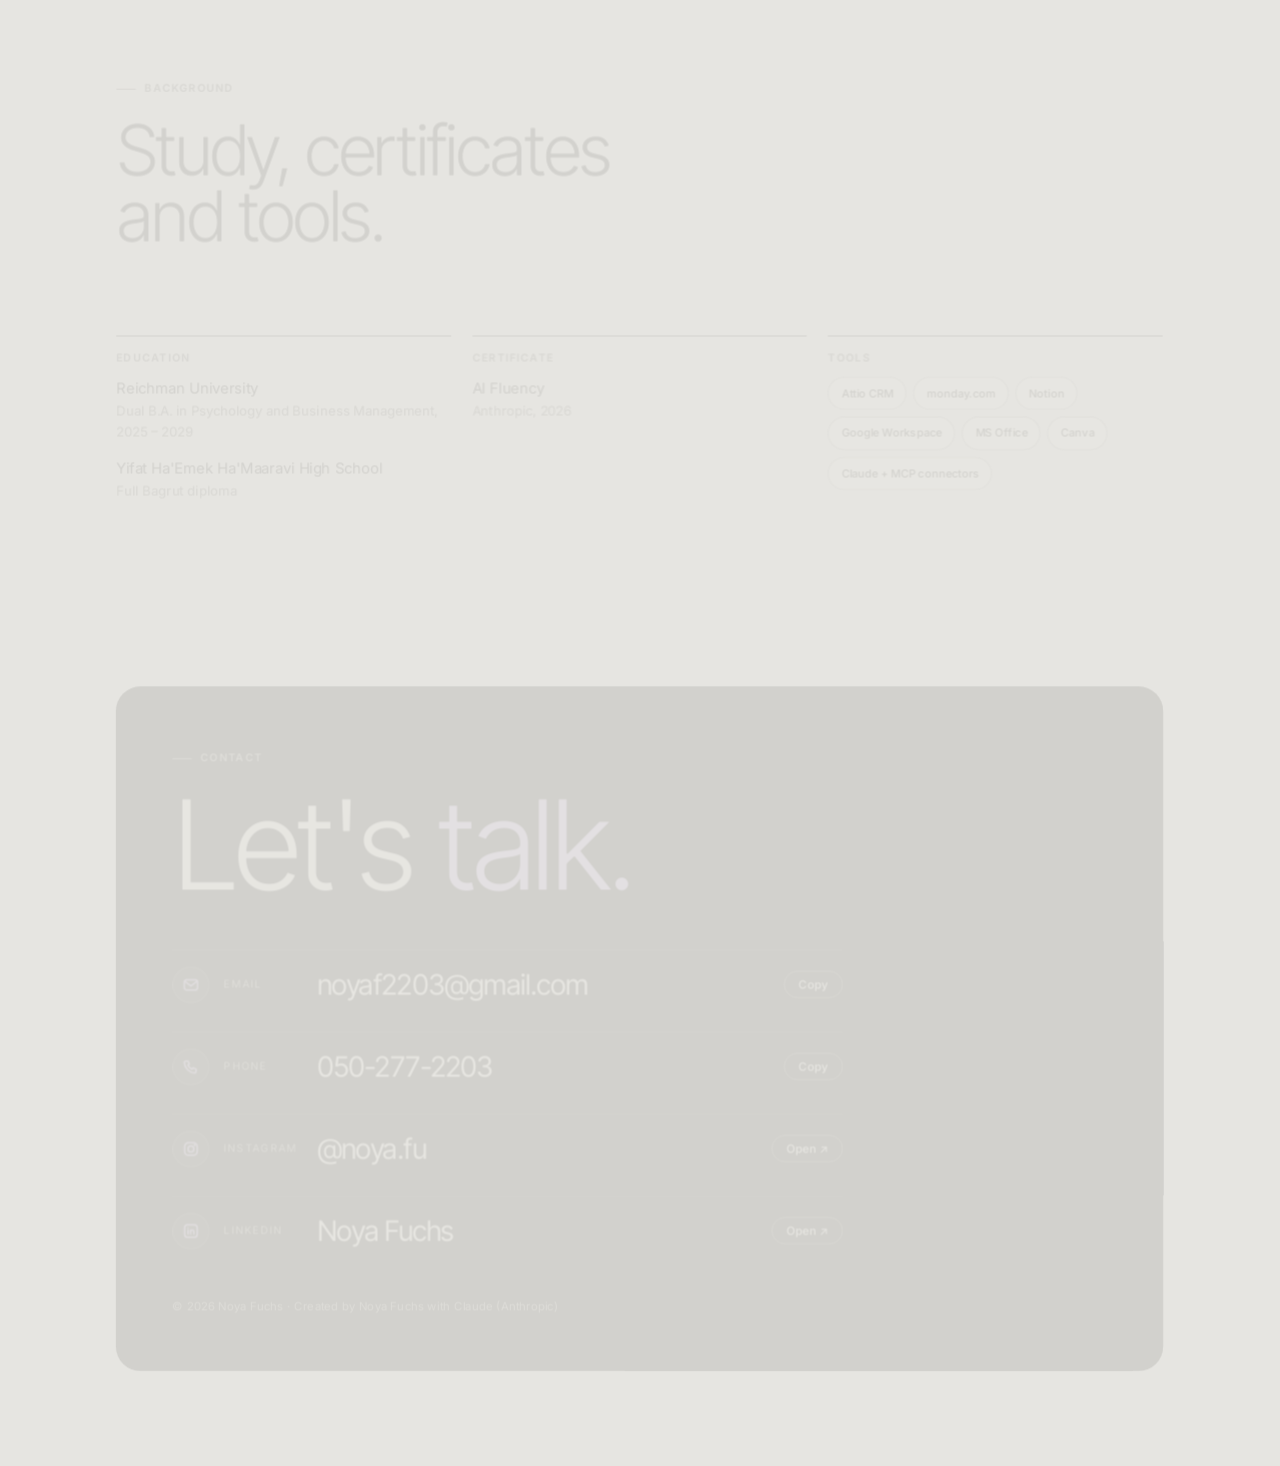
==== commit 2d78c9eb: "Contact: add icons to each row Co-Authored-By: Claude Sonnet 5.5 <noreply@anthropic.com> Claude-Sess" ====
--- a/index.html
+++ b/index.html
@@ -251,21 +251,25 @@
         <h2 class="contact__title display" data-reveal>Let's <em>talk.</em></h2>
         <div class="contact__rows">
           <div class="crow" data-reveal>
+            <span class="crow__ic" aria-hidden="true"><svg viewBox="0 0 24 24" fill="none" stroke="currentColor" stroke-width="1.7" stroke-linecap="round" stroke-linejoin="round"><rect x="3" y="5" width="18" height="14" rx="3"/><path d="m4 7.5 8 6 8-6"/></svg></span>
             <span class="crow__k">Email</span>
             <a class="crow__v" id="emailText" data-config="email" href="mailto:noyaf2203@gmail.com" style="text-decoration:none">noyaf2203@gmail.com</a>
             <button type="button" data-copy="noyaf2203@gmail.com">Copy</button>
           </div>
           <div class="crow" data-reveal>
+            <span class="crow__ic" aria-hidden="true"><svg viewBox="0 0 24 24" fill="none" stroke="currentColor" stroke-width="1.7" stroke-linecap="round" stroke-linejoin="round"><path d="M5 4h3.2l1.6 4.2-2 1.3a11 11 0 0 0 5.7 5.7l1.3-2 4.2 1.6V18a2 2 0 0 1-2.2 2A15 15 0 0 1 3 6.2 2 2 0 0 1 5 4Z"/></svg></span>
             <span class="crow__k">Phone</span>
             <a class="crow__v" id="phoneText" data-config="phone" href="tel:0502772203" style="text-decoration:none">050-277-2203</a>
             <button type="button" data-copy="0502772203">Copy</button>
           </div>
           <div class="crow" data-reveal>
+            <span class="crow__ic" aria-hidden="true"><svg viewBox="0 0 24 24" fill="none" stroke="currentColor" stroke-width="1.7" stroke-linecap="round" stroke-linejoin="round"><rect x="3.5" y="3.5" width="17" height="17" rx="5"/><circle cx="12" cy="12" r="4"/><circle cx="17.2" cy="6.8" r="0.6" fill="currentColor"/></svg></span>
             <span class="crow__k">Instagram</span>
             <a class="crow__v" href="https://www.instagram.com/noya.fu" target="_blank" rel="noopener" style="text-decoration:none">@noya.fu</a>
             <a class="crow__open" href="https://www.instagram.com/noya.fu" target="_blank" rel="noopener">Open <span aria-hidden="true">↗</span></a>
           </div>
           <div class="crow" data-reveal>
+            <span class="crow__ic" aria-hidden="true"><svg viewBox="0 0 24 24" fill="none" stroke="currentColor" stroke-width="1.7" stroke-linecap="round" stroke-linejoin="round"><rect x="3.5" y="3.5" width="17" height="17" rx="4"/><path d="M8 10.5V16M8 7.8v.1M11.5 16v-5.5M11.5 13c0-1.6 1-2.5 2.3-2.5S16 11.400 16 13v3"/></svg></span>
             <span class="crow__k">LinkedIn</span>
             <a class="crow__v" href="https://www.linkedin.com/in/noya-fuchs-438705399" target="_blank" rel="noopener" style="text-decoration:none">Noya Fuchs</a>
             <a class="crow__open" href="https://www.linkedin.com/in/noya-fuchs-438705399" target="_blank" rel="noopener">Open <span aria-hidden="true">↗</span></a>
--- a/css/styles.css
+++ b/css/styles.css
@@ -377,3 +377,12 @@
   .crow button, .crow__open { order: 2; }
   .crow__v { order: 3; flex: 1 0 100%; font-size: 1.3rem; }
 }
+
+/* Icons in the contact rows */
+.crow__ic {
+  flex: none; width: 42px; height: 42px; border-radius: 50%; display: grid; place-items: center;
+  color: var(--accent-on-dark); background: rgba(243, 242, 238, 0.08); box-shadow: inset 0 0 0 1px rgba(243, 242, 238, 0.16);
+}
+.crow__ic svg { width: 20px; height: 20px; display: block; }
+.crow__k { width: 90px; }
+@media (max-width: 600px) { .crow__ic { order: 0; } }
